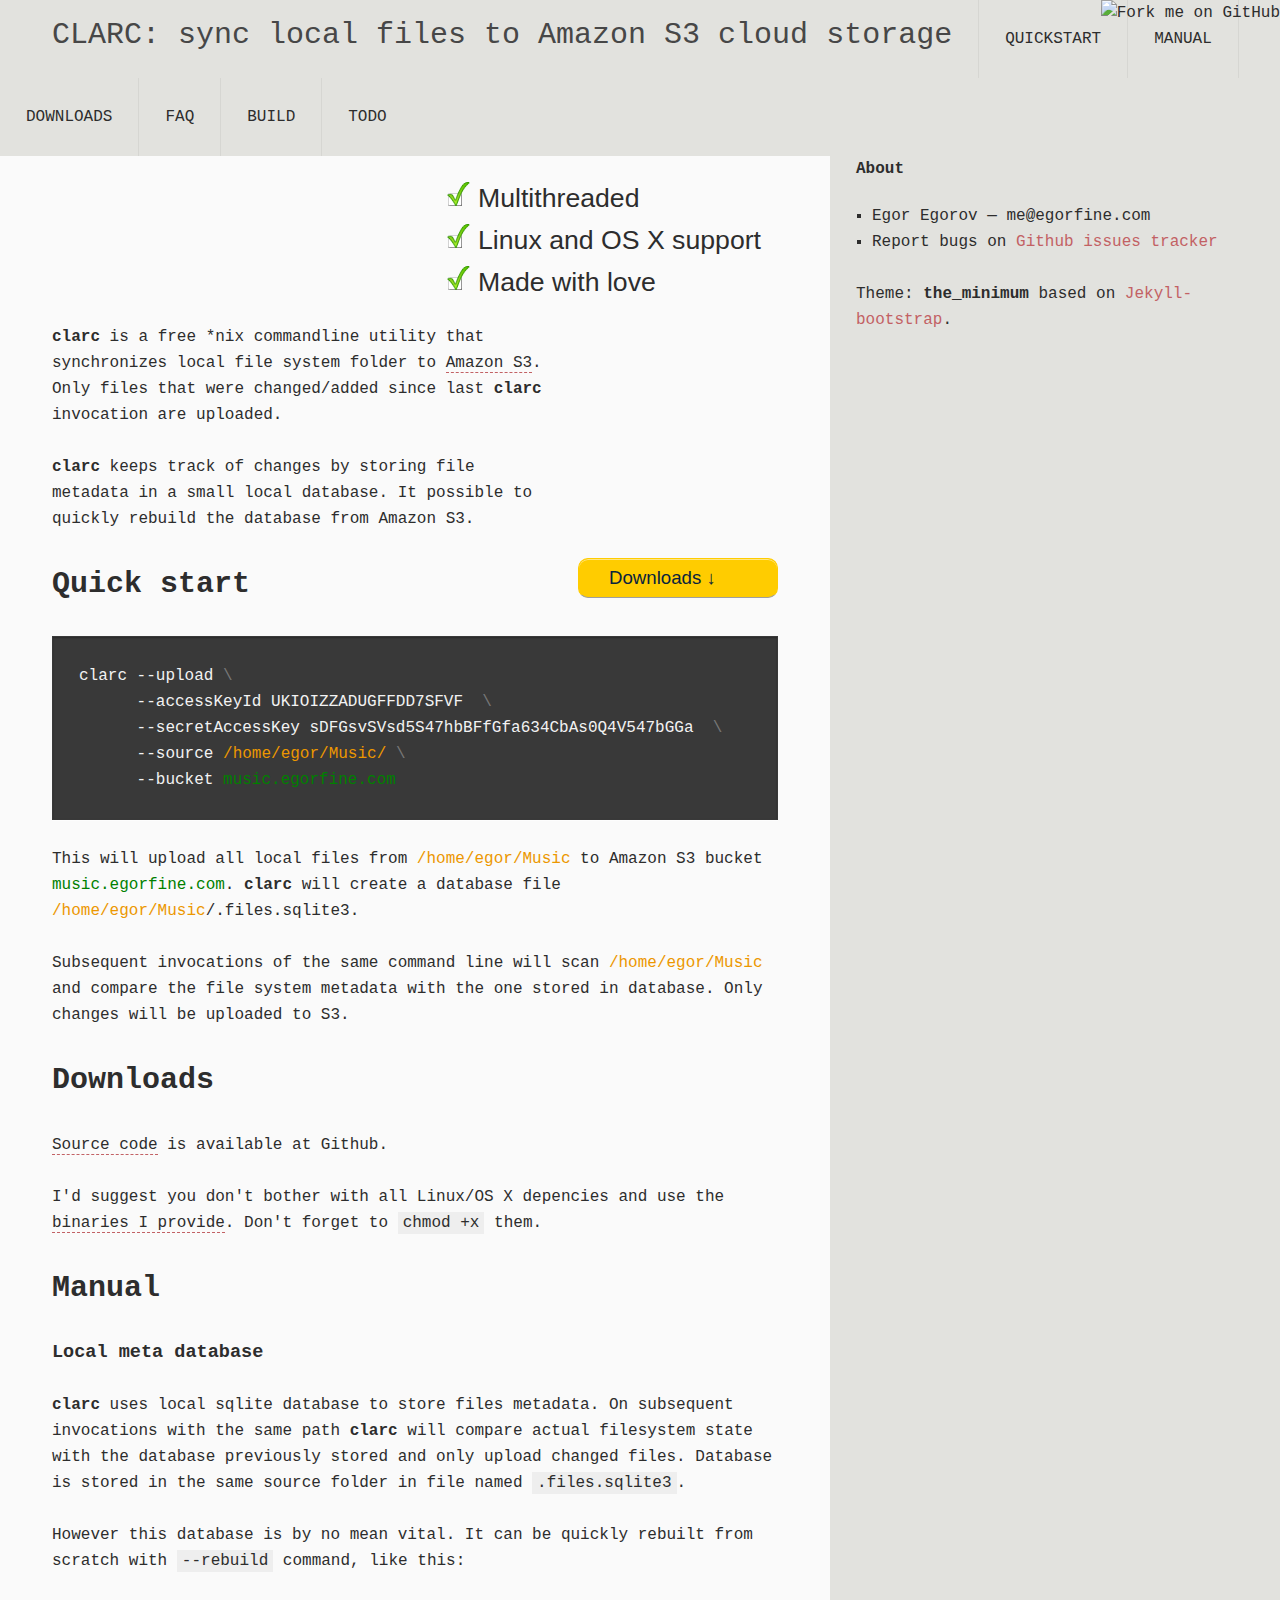
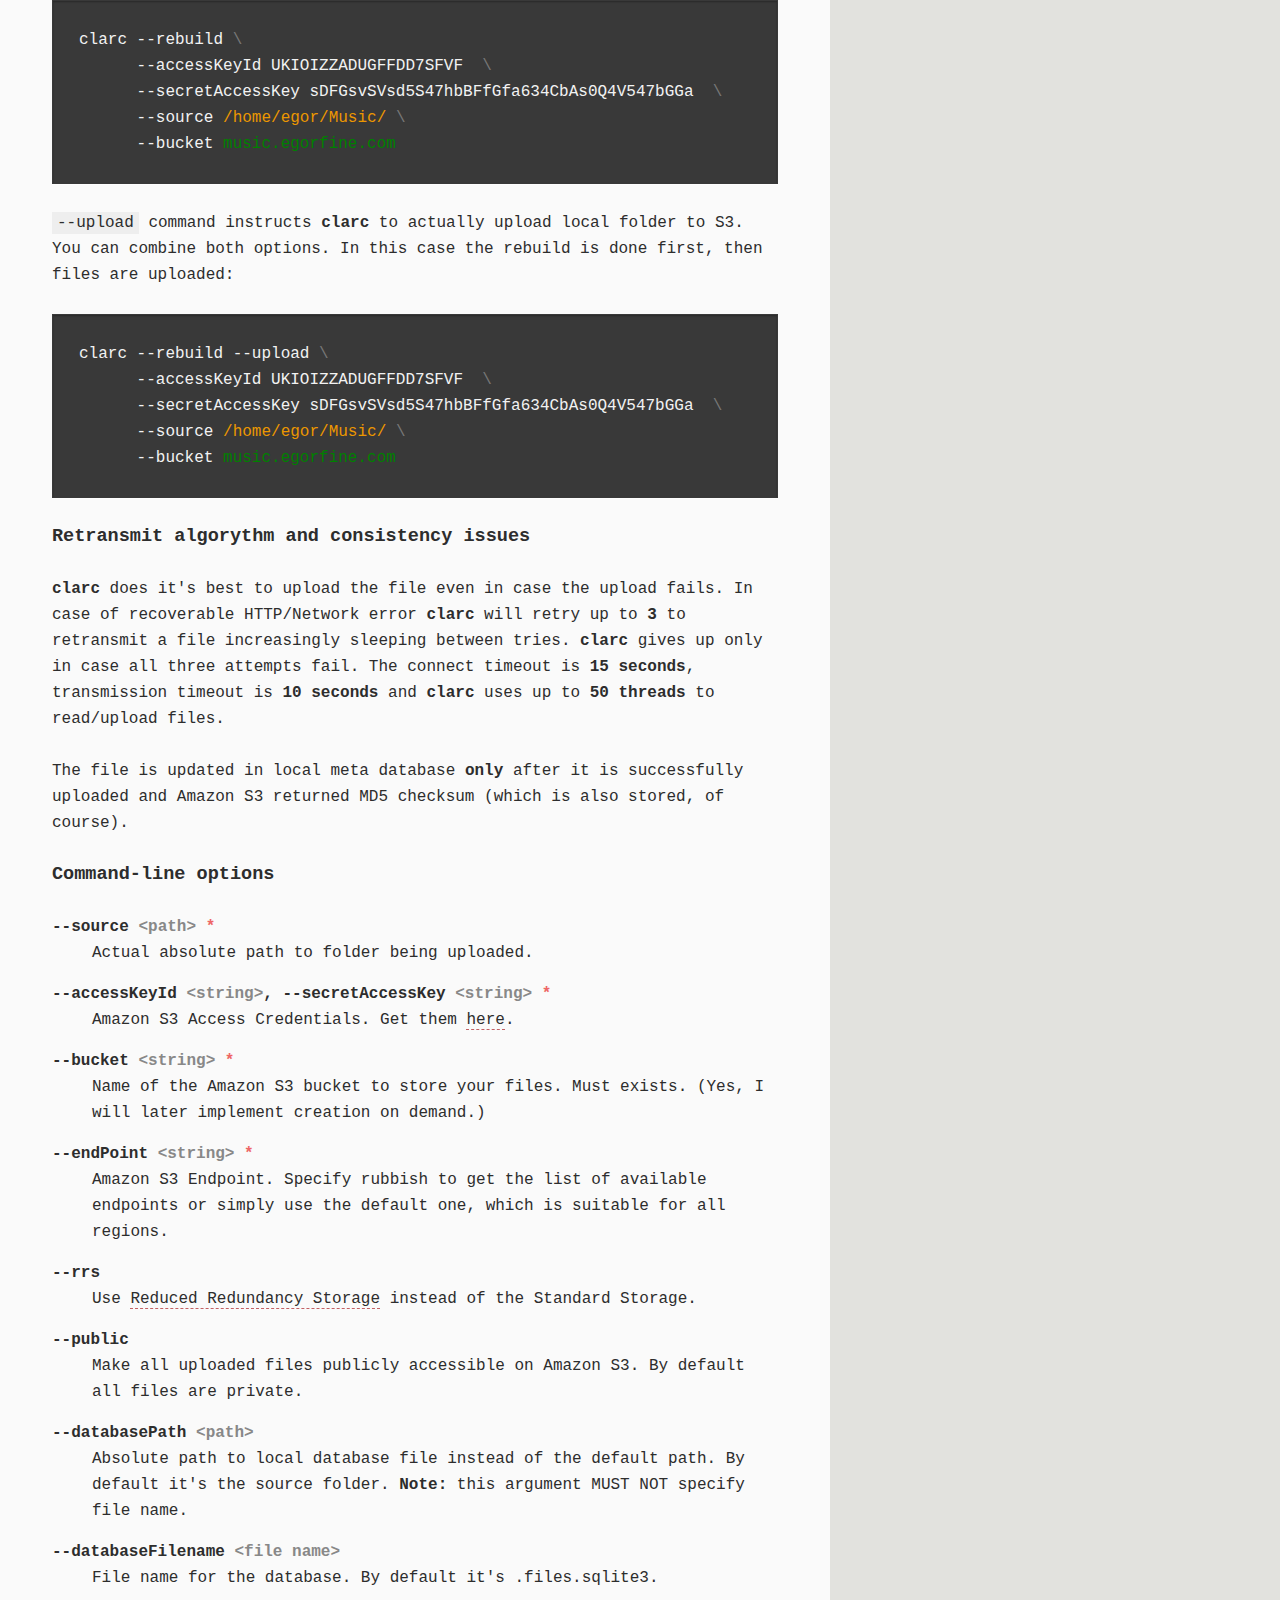
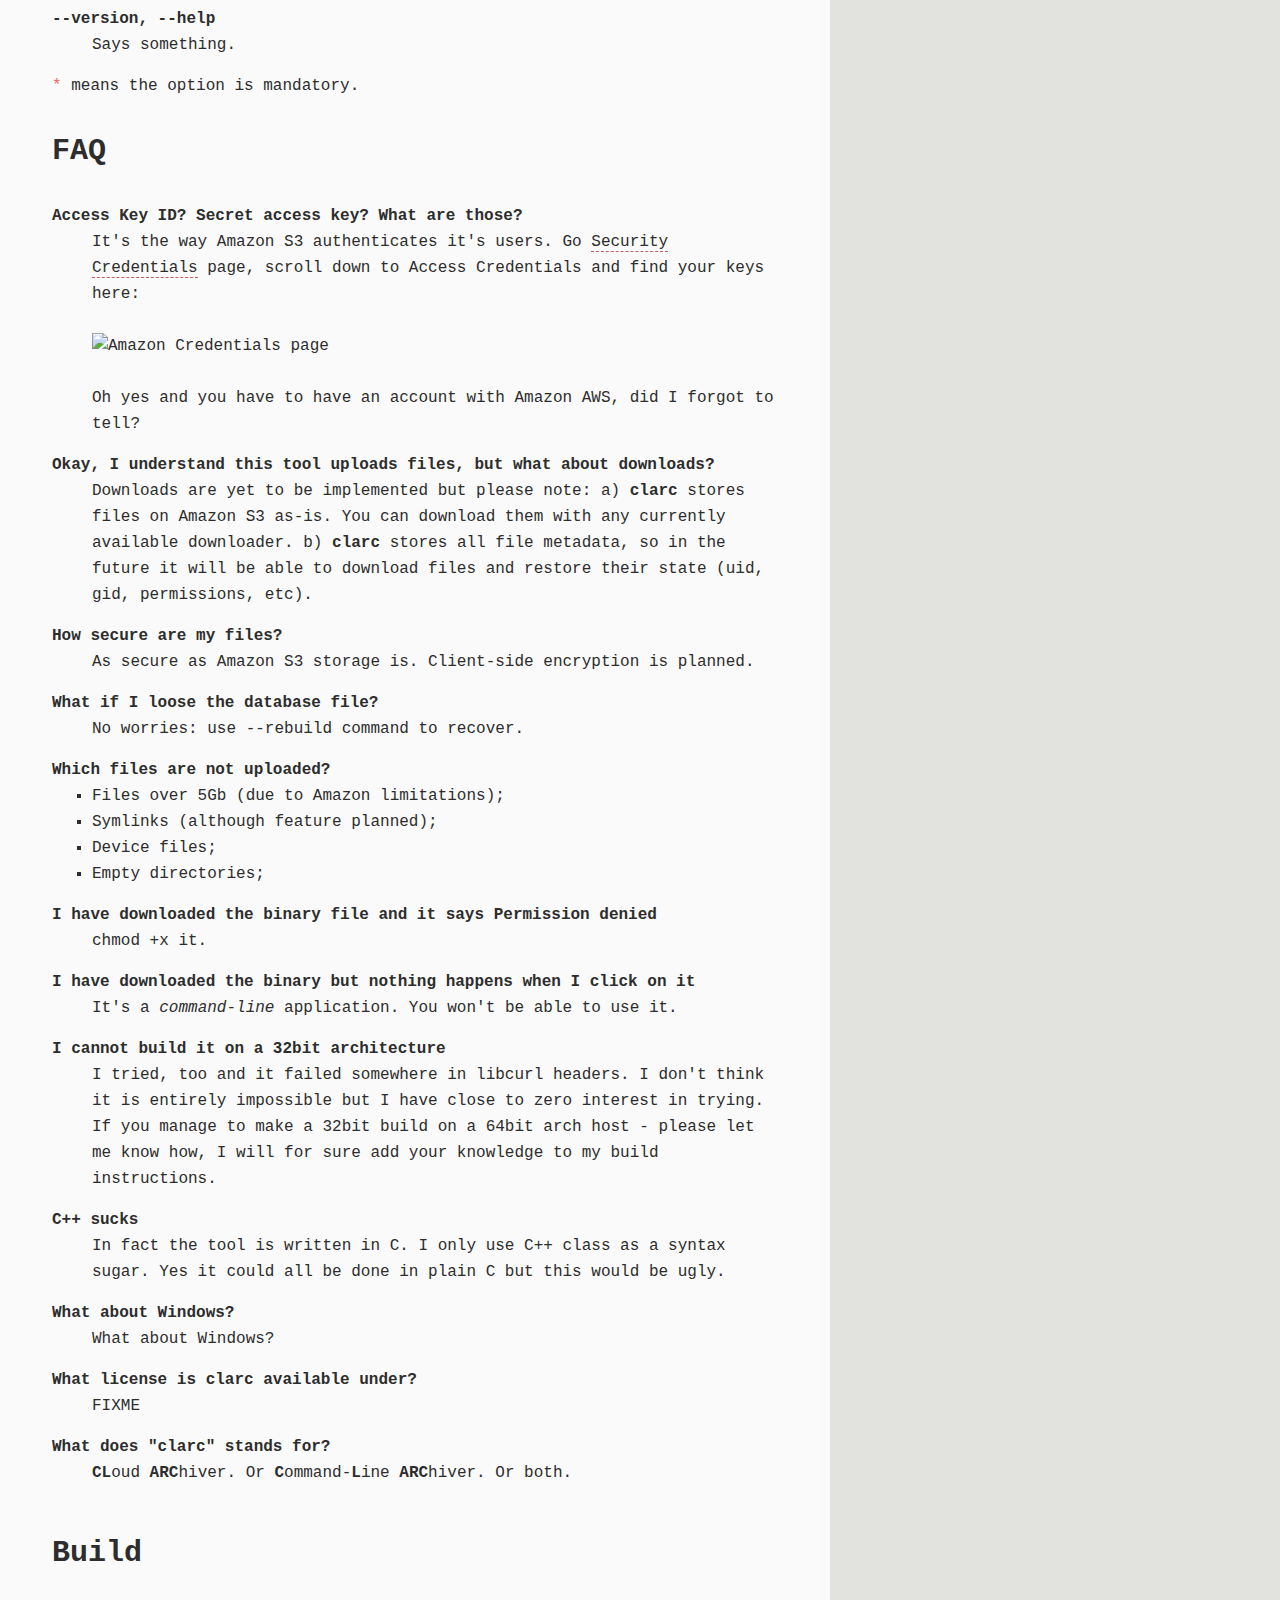
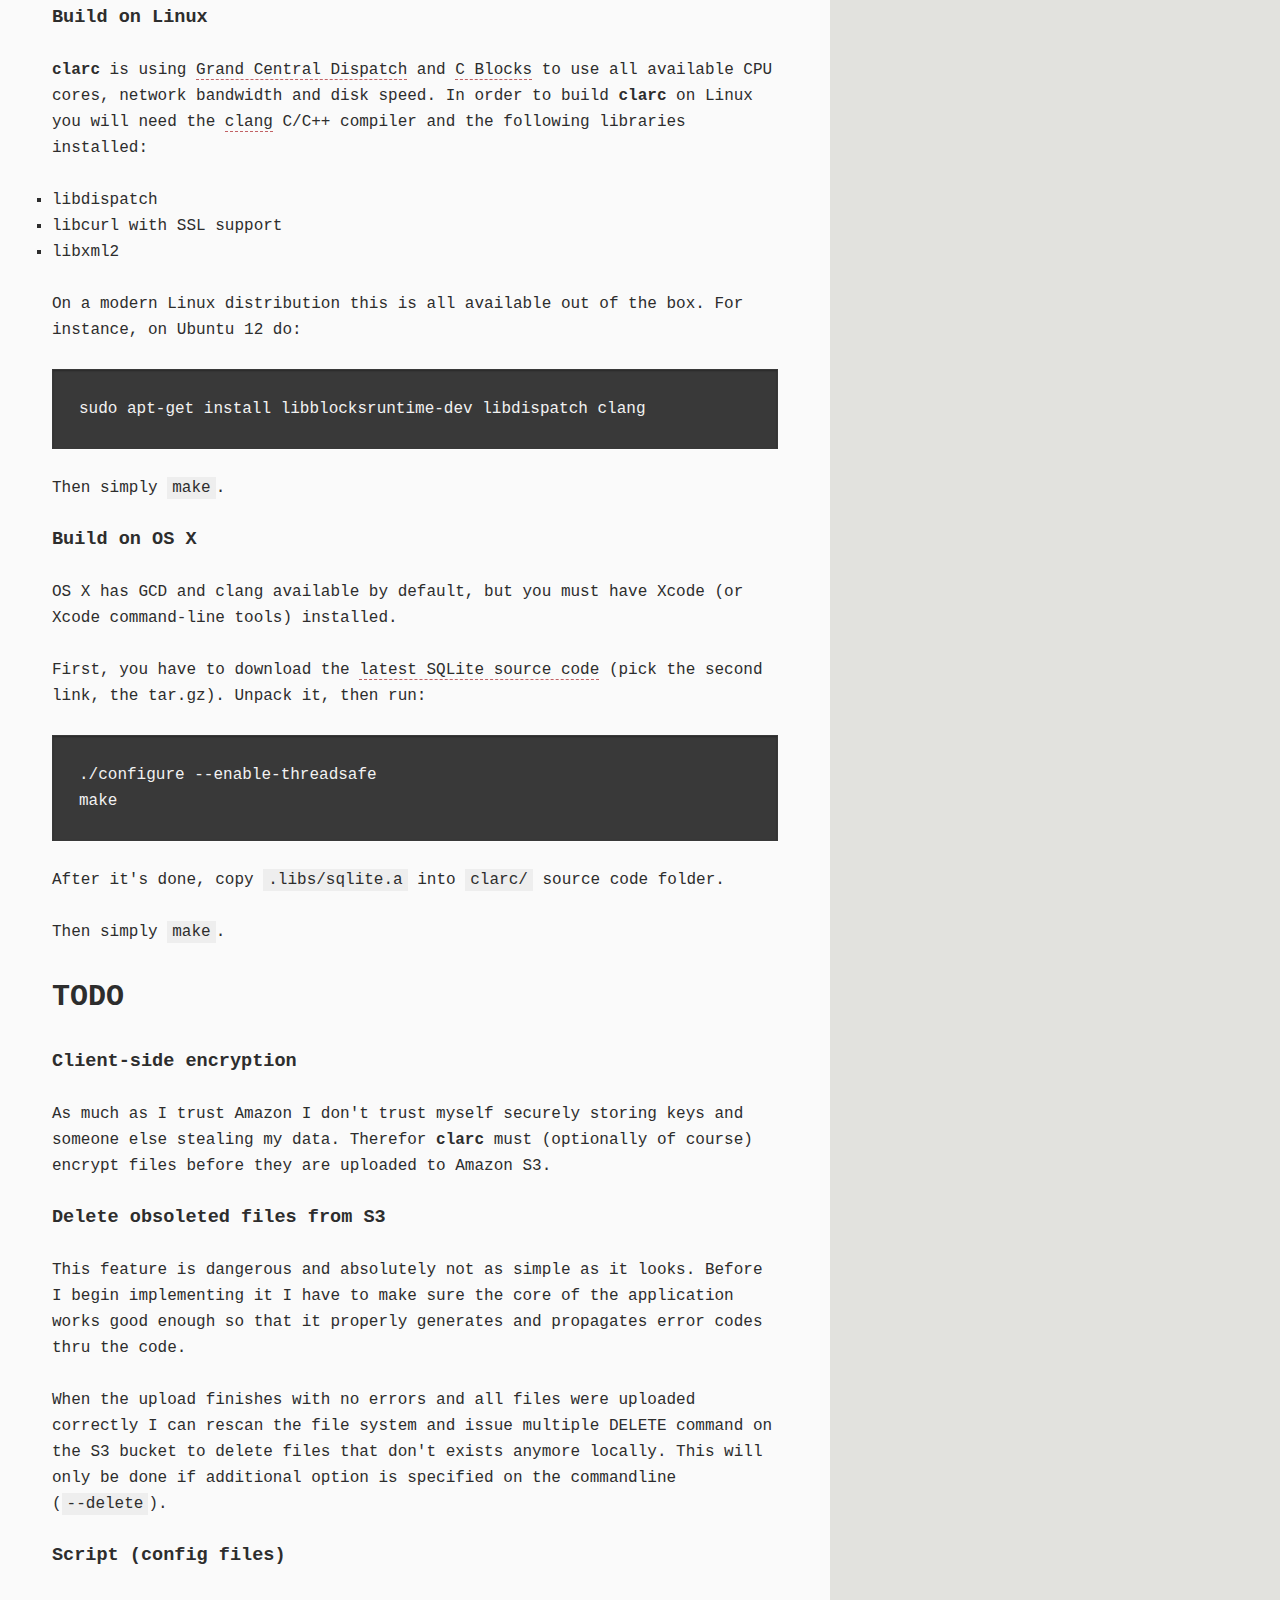
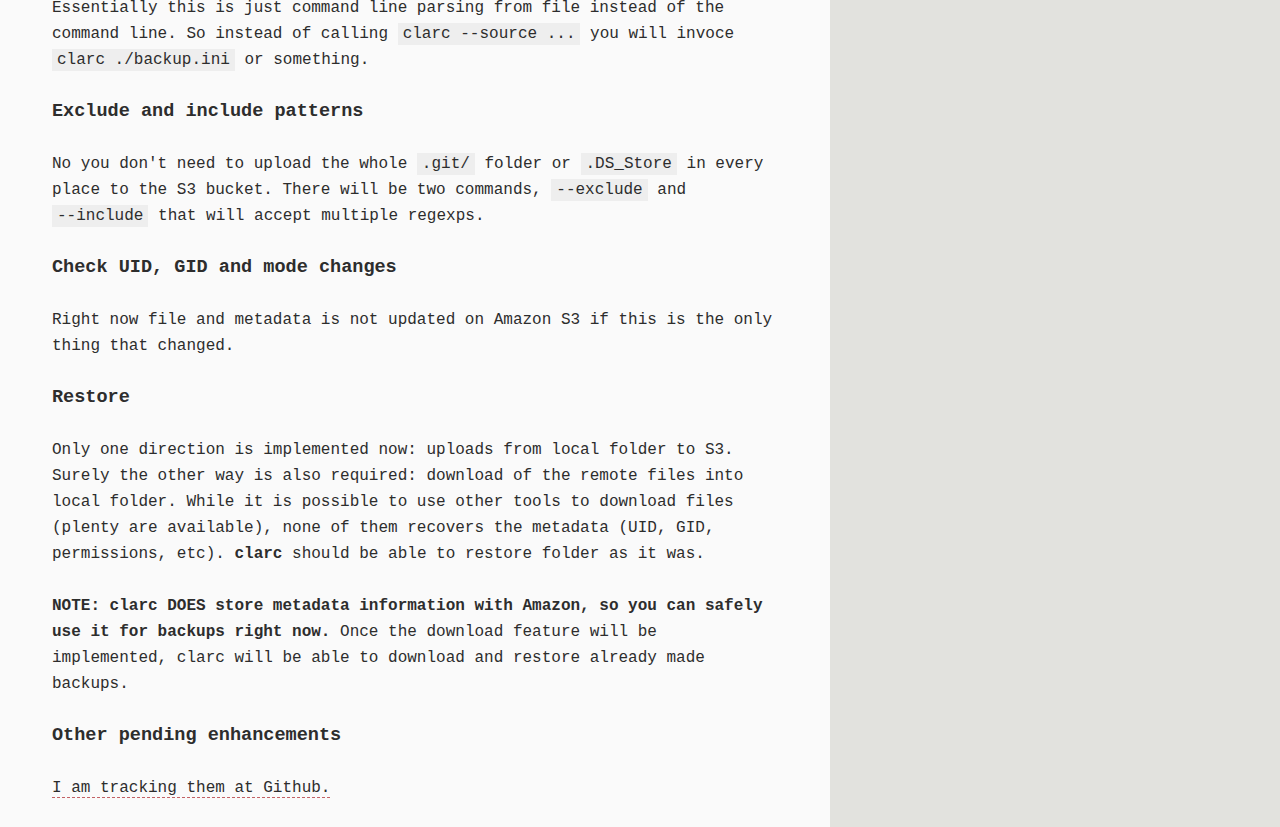
==== index.html @ b63ceba3 "site WIP" ====
<!DOCTYPE html>
<!--[if lt IE 7]> <html class="no-js lt-ie9 lt-ie8 lt-ie7 ie" lang="en"> <![endif]-->
<!--[if IE 7]>    <html class="no-js lt-ie9 lt-ie8 ie" lang="en"> <![endif]-->
<!--[if IE 8]>    <html class="no-js lt-ie9 ie" lang="en"> <![endif]-->
<!--[if gt IE 8]><!--> <html class="no-js" lang="en"> <!--<![endif]-->
<head>
	<meta charset="utf-8">
	<meta name="viewport" content="width=device-width,initial-scale=1">
	<title>CLARC: sync local files to Amazon S3 cloud storage</title>
	<link href="style.css" rel="stylesheet" media="all">
	<script src="http://cdnjs.cloudflare.com/ajax/libs/modernizr/2.0.6/modernizr.min.js"></script>
</head>
<body>
<a href="https://github.com/egorFiNE/clarc"><img style="position: absolute; top: 0; right: 0; border: 0;" src="https://s3.amazonaws.com/github/ribbons/forkme_right_green_007200.png" alt="Fork me on GitHub"></a>

<div id="page" class="hentry">
	<header class="the-header">
		<div class="unit-head">
			<div class="unit-inner unit-head-inner">
				<nav class="nav-global">
					<ul>
						<li class="logo"><a href="/clarc">CLARC: sync local files to Amazon S3 cloud storage</a></li>
						<li><a href="#quickstart">quickstart</a></li>
						<li><a href="#manual">manual</a></li>
						<li><a href="#downloads">downloads</a></li>
						<li><a href="#faq">faq</a></li>
						<li><a href="#build">build</a></li>
						<li><a href="#todo">todo</a></li>
					</ul>
				</nav>
			</div><!-- unit-inner -->
		</div><!-- unit-head -->
	</header>
	<div class="body" role="main">
		<div class="unit-body">
			<div class="unit-inner unit-body-inner">
				<div class="entry-content">
					
<article class="unit-article layout-page">
	<div class="unit-inner unit-article-inner">
		<div class="content">

			<div class="bd">
				<div class="entry-content">

<div>
	<div class="features">
		<ul class="features">
			<li>Multithreaded</li>
			<li>Linux and OS&nbsp;X support</li>
			<li>Made with love</li>
		</ul>
	</div>

	<div style="float: left; width: 70%; min-width: 300px; max-width: 600px;"> 
		<p>
			<b>clarc</b> is a free *nix commandline utility that synchronizes local file system folder to <a href="http://aws.amazon.com/s3/">Amazon S3</a>. Only files that were changed/added since last <b>clarc</b> invocation are uploaded.
		</p>


		<p>
			<b>clarc</b> keeps track of changes by storing file metadata in a small local database. 
			It possible to quickly rebuild the database from Amazon S3.
		</p>
	</div>
	<div style="clear: both"></div>
</div>

<h2 id="quickstart">
	Quick start
	<div style="float: right; width: 200px;"><a class="download" href="#downloads">Downloads &darr;</a></div>
</h2>

<pre><code>clarc --upload <span class="codeBackslash">\</span>
      --accessKeyId UKIOIZZADUGFFDD7SFVF  <span class="codeBackslash">\</span>
      --secretAccessKey sDFGsvSVsd5S47hbBFfGfa634CbAs0Q4V547bGGa  <span class="codeBackslash">\</span>
      --source <span class="paramSource">/home/egor/Music/</span> <span class="codeBackslash">\</span>
      --bucket <span class="paramDest">music.egorfine.com</span></code></pre>

<p>
	This will upload all local files from <span class="paramSource">/home/egor/Music</span> to Amazon S3 bucket <span class="paramDest">music.egorfine.com</span>. <b>clarc</b> will create a database file <span style="white-space: nowrap"><span class="paramSource">/home/egor/Music</span>/.files.sqlite3</span>. 
</p>

<p>Subsequent invocations of the same command line will scan <span class="paramSource">/home/egor/Music</span> and compare the file system metadata with the one stored in database. Only changes will be uploaded to S3.
</p>

<h2 id="downloads">Downloads</h2>

<p>
	<a href="https://github.com/egorFiNE/clarc">Source code</a> is available at Github. 
</p>

<p>
	I'd suggest you don't bother with all Linux/OS X depencies and use the <a href="https://github.com/egorFiNE/clarc/downloads">binaries I provide</a>. Don't forget to <code>chmod +x</code> them.
</p>

<h2 id="manual">Manual</h2>

<h3>Local meta database</h3>

<p>
	<b>clarc</b> uses local sqlite database to store files metadata. On subsequent invocations with the same path <b>clarc</b> will compare actual filesystem state with the database previously stored and only upload changed files. Database is stored in the same source folder in file named <code>.files.sqlite3</code>.
</p>


<p>However this database is by no mean vital. It can be quickly rebuilt from scratch with <code>--rebuild</code> command, like this:</p>

<pre><code>clarc --rebuild <span class="codeBackslash">\</span>
      --accessKeyId UKIOIZZADUGFFDD7SFVF  <span class="codeBackslash">\</span>
      --secretAccessKey sDFGsvSVsd5S47hbBFfGfa634CbAs0Q4V547bGGa  <span class="codeBackslash">\</span>
      --source <span class="paramSource">/home/egor/Music/</span> <span class="codeBackslash">\</span>
      --bucket <span class="paramDest">music.egorfine.com</span></code></pre>


<p>
	<code>--upload</code> command instructs <b>clarc</b> to actually upload local folder to S3. You can combine both options. In this case the rebuild is done first, then files are uploaded: 
</p>

<pre><code>clarc --rebuild --upload <span class="codeBackslash">\</span>
      --accessKeyId UKIOIZZADUGFFDD7SFVF  <span class="codeBackslash">\</span>
      --secretAccessKey sDFGsvSVsd5S47hbBFfGfa634CbAs0Q4V547bGGa  <span class="codeBackslash">\</span>
      --source <span class="paramSource">/home/egor/Music/</span> <span class="codeBackslash">\</span>
      --bucket <span class="paramDest">music.egorfine.com</span></code></pre>

<h3>Retransmit algorythm and consistency issues</h3>

<p>
	<b>clarc</b> does it's best to upload the file even in case the upload fails. In case of recoverable HTTP/Network error <b>clarc</b> will retry up to <b>3</b> to retransmit a file increasingly sleeping between tries. <b>clarc</b> gives up only in case all three attempts fail. The connect timeout is <b>15 seconds</b>, transmission timeout is <b>10 seconds</b> and <b>clarc</b> uses up to <b>50 threads</b> to read/upload files.
</p>

<p>
	The file is updated in local meta database <b>only</b> after it is successfully uploaded and Amazon S3 returned MD5 checksum (which is also stored, of course).
</p>

<h3>Command-line options</h3>

<dt>
	<dt>--source <span class="argument">&lt;path&gt;</span> <span class="mandatory">*</span></dt>
	<dd>Actual absolute path to folder being uploaded.</dd>
	<dt>--accessKeyId <span class="argument">&lt;string&gt;</span>, --secretAccessKey <span class="argument">&lt;string&gt;</span> <span class="mandatory">*</span></dt>
	<dd>Amazon S3 Access Credentials. Get them <a href="https://portal.aws.amazon.com/gp/aws/securityCredentials">here</a>. 
	<dt>--bucket <span class="argument">&lt;string&gt;</span> <span class="mandatory">*</span></dt>
	<dd>Name of the Amazon S3 bucket to store your files. Must exists. (Yes, I will later implement creation on demand.)</dd>
	<dt>--endPoint <span class="argument">&lt;string&gt;</span> <span class="mandatory">*</span></dt>
	<dd>Amazon S3 Endpoint. Specify rubbish to get the list of available endpoints 
		or simply use the default one, which is suitable for all regions.</dd>
	<dt>--rrs</dt>
	<dd>Use <a href="http://aws.amazon.com/s3/faqs/#What_is_RRS">Reduced Redundancy Storage</a> instead of the Standard Storage.</dd>
	<dt>--public</dt>
	<dd>Make all uploaded files publicly accessible on Amazon S3. By default all files are private.</dd>
	<dt>--databasePath <span class="argument">&lt;path&gt;</span></dt>
	<dd>Absolute path to local database file instead of the default path. 
		By default it's the source folder. <b>Note:</b> this argument MUST NOT specify file name.</dd>
	<dt>--databaseFilename <span class="argument">&lt;file name&gt;</span></dt>
	<dd>File name for the database. By default it's <code>.files.sqlite3</code>.
	<dt>--version, --help</dt>
	<dd>Says something.</dd>
</dl>

<p>
<span class="mandatory">*</span> means the option is mandatory.
</p>

<h2 id="faq">FAQ</h2>

<dl>
	<dt>Access Key ID? Secret access key? What are those?</dt>
	<dd>It's the way Amazon S3 authenticates it's users. Go <a href="https://portal.aws.amazon.com/gp/aws/securityCredentials">Security Credentials</a> page, scroll down to Access Credentials and find your keys here: <br/><br/>
		<img src="amazonCredentials.png" alt="Amazon Credentials page" style="margin-left: 0; margin-bottom: 0"/><br/>
		Oh yes and you have to have an account with Amazon AWS, did I forgot to tell?
	</dd>

	<dt>Okay, I understand this tool uploads files, but what about downloads?</dt>
	<dd>
		Downloads are yet to be implemented but please note: a) <b>clarc</b> stores files on Amazon S3 as-is. 
		You can download them with any currently available downloader. b) <b>clarc</b> stores all file metadata, 
		so in the future it will be able to download files and restore their state (uid, gid, permissions, etc).
	</dd>

	<dt>How secure are my files?</dt>
	<dd>As secure as Amazon S3 storage is. Client-side encryption is planned.</dd>

	<dt>What if I loose the database file?</dt>
	<dd>No worries: use <code>--rebuild</code> command to recover.</dd>

	<dt>Which files are not uploaded?</dt>
	<dd>
		<ul style="margin-bottom: 0">
			<li>Files over 5Gb (due to Amazon limitations);</li>
			<li>Symlinks (although feature planned);</li>
			<li>Device files;</li>
			<li>Empty directories;</li>
		</ul>
	</dd>

	<dt>I have downloaded the binary file and it says Permission denied</dt>
	<dd><code>chmod +x</code> it.</dd>

	<dt>I have downloaded the binary but nothing happens when I click on it</dt>
	<dd>It's a <i>command-line</i> application. You won't be able to use it.</dd>

	<dt>I cannot build it on a 32bit architecture</dt>
	<dd>I tried, too and it failed somewhere in libcurl headers. I don't think it is entirely impossible but I have close to zero interest in trying. If you manage to make a 32bit build on a 64bit arch host - please let me know how, I will for sure add your knowledge to my build instructions.</dd>

	<dt>C++ sucks</dt>
	<dd>In fact the tool is written in C. I only use C++ <code>class</code> as a syntax sugar. Yes it could all be done in plain C but this would be ugly.</dd>

	<dt>What about Windows?</dt>
	<dd>What about Windows?</dd>

	<dt>What license is clarc available under?</dt>
	<dd>FIXME</dd>

	<dt>What does "clarc" stands for?</dt>
	<dd><b>CL</b>oud <b>ARC</b>hiver. Or <b>C</b>ommand-<b>L</b>ine <b>ARC</b>hiver. Or both.</dd>

<!--
	<dt>qestion</dt>
	<dd>ansah</dd>
-->
</dl>

<h2 id="build">Build</h2>

<h3>Build on Linux</h3>

<p>
	<b>clarc</b> is using <a href="http://en.wikipedia.org/wiki/Grand_Central_Dispatch">Grand Central Dispatch</a> and <a href="http://en.wikipedia.org/wiki/Blocks_(C_language_extension)">C Blocks</a> to use all available CPU cores, network bandwidth and disk speed. In order to build <b>clarc</b> on Linux you will need the <a href="http://clang.llvm.org/">clang</a> C/C++ compiler and the following libraries installed: 
		<ul>
			<li>libdispatch</li>
			<li>libcurl with SSL support</li>
			<li>libxml2</li>
		</ul>
	</p>

	<p>
		On a modern Linux distribution this is all available out of the box. For instance, on Ubuntu 12 do:
		<pre><code>sudo apt-get install libblocksruntime-dev libdispatch clang</code></pre>
	</p>

	<p>
		Then simply <code>make</code>. 
	</p>

<h3>Build on OS X</h3>

<p>OS X has GCD and clang available by default, but you must have Xcode (or Xcode command-line tools) installed. </p>

<p>First, you have to download the <a href="http://www.sqlite.org/download.html">latest SQLite source code</a> (pick the second link, the tar.gz). Unpack it, then run: 

<pre><code>./configure --enable-threadsafe
make</code></pre>
	</p>

<p>After it's done, copy <code>.libs/sqlite.a</code> into <code>clarc/</code> source code folder.</p>

	<p>
		Then simply <code>make</code>. 
	</p>

<h2 id="todo">TODO</h2>

<h3>Client-side encryption</h3> 

<p>
	As much as I trust Amazon I don't trust myself securely storing keys and someone else stealing my data. Therefor <b>clarc</b>  must 
	(optionally of course) encrypt files before they are uploaded to Amazon S3.
</p>

<h3>Delete obsoleted files from S3</h3> 

<p>
	This feature is dangerous and absolutely not as simple as it looks. Before I begin implementing it I have to 
	make sure the core of the application works good enough so that it properly generates and propagates error codes
	thru the code. 
</p>

<p>
	When the upload finishes with no errors and all files were uploaded correctly I can rescan the file system and
	issue multiple DELETE command on the S3 bucket to delete files that don't exists anymore locally. This will only 
	be done if additional option is specified on the commandline (<code>--delete</code>).
</p>

<h3>Script (config files)</h3> 

<p>
	Essentially this is just command line parsing from file instead of the command line. So instead of calling <code>clarc --source ...</code> you will invoce <code>clarc ./backup.ini</code> or something.
</p>

<h3>Exclude and include patterns</h3> 

<p>
	No you don't need to upload the whole <code>.git/</code> folder or <code>.DS_Store</code> in every place to the S3 bucket.
	There will be two commands, <code>--exclude</code> and <code>--include</code> that will accept multiple regexps. 
</p>

<h3>Check UID, GID and mode changes</h3>

<p>
	Right now file and metadata is not updated on Amazon S3 if this is the only thing that changed. 
</p>

<h3>Restore</h3>

<p>
	Only one direction is implemented now: uploads from local folder to S3. Surely the other way is also required: download of the remote files into local folder. While it is possible to use other tools to download files (plenty are available), none of them recovers the metadata (UID, GID, permissions, etc). <b>clarc</b> should be able to restore folder as it was. 
</p>

<p>
	<b>NOTE: clarc DOES store metadata information with Amazon, so you can safely use it for backups right now.</b> Once the download feature will be implemented, clarc will be able to download and restore already made backups.
</p>

<h3>Other pending enhancements</h3>

<a href="https://github.com/egorFiNE/clarc/issues?labels=enhancement&page=1&state=open">I am tracking them at Github.</a>



				</div><!-- entry-content -->
			</div><!-- bd -->

		</div><!-- content -->
	</div><!-- unit-inner -->
</article>


				</div>
			</div><!-- unit-inner -->
		</div><!-- unit-body -->
	</div><!-- body -->
	<footer class="the-footer">
		<div class="unit-foot">
			<div class="unit-inner unit-foot-inner">
				<div class="misc vcard">
					<h4>About</h4>
					<ul>
						<li><address><span class="author fn n">Egor Egorov</span> &mdash; <span class="fn email">me@egorfine.com</span></address></li>
						<li>Report bugs on <a href="https://github.com/egorFiNE/clarc/issues" rel="me">Github issues tracker</a></li>
					</ul>
				</div><!-- misc -->
				<p class="licence">
					Theme: <b>the_minimum</b> based on <a href="http://jekyllbootstrap.com/">Jekyll-bootstrap</a>.
				</p>
			</div><!-- unit-foot-inner -->
		</div><!-- unit-foot -->
	</footer>
</div><!-- page -->

</body>
</html>
---- style.css ----
/*
HTML5 display definitions from [HTML5 Boilerplate](http://j.mp/rP0wmY)

No styleguide reference.
*/
article,
aside,
details,
figcaption,
figure,
footer,
header,
hgroup,
nav,
section {
  display: block;
}
audio,
canvas,
video {
  display: inline-block;
  *display: inline;
  *zoom: 1;
}
audio:not([controls]) {
  display: none;
}
[hidden] {
  display: none;
}
/*
Base from [HTML5 Boilerplate](http://j.mp/rP0wmY)
- Correct text resizing oddly in IE6/7 when body font-size is set using em units
- Force vertical scrollbar in non-IE
- Prevent iOS text size adjust on device orientation change, without disabling user zoom: h5bp.com/g
- Remove text-shadow in selection highlight: h5bp.com/i
- These selection declarations have to be separate
- Also: hot pink! (or customize the background color to match your design)

No styleguide reference.
*/
html {
  font-size: 100%;
  overflow-y: scroll;
  -webkit-text-size-adjust: 100%;
  -ms-text-size-adjust: 100%;
}
body {
  margin: 0;
  font-size: 1em;
  line-height: 1.4;
  -webkit-tap-highlight-color: rgba(255, 0, 0, 0.62);
}
body,
button,
input,
select,
textarea {
  font-family: sans-serif;
}
::-moz-selection {
  background: #073642;
  color: #fff;
  text-shadow: none;
}
::selection {
  background: #073642;
  color: #fff;
  text-shadow: none;
}
/*
Links from [HTML5 Boilerplate](http://j.mp/rP0wmY)

No styleguide reference.
*/
a {
  color: #00e;
}
a:visited {
  color: #551a8b;
}
a:hover {
  color: #06e;
}
a:focus {
  outline: thin dotted;
}
a:hover,
a:active {
  outline: 0;
}
/*
Typography from [HTML5 Boilerplate](http://j.mp/rP0wmY)

No styleguide reference.
*/
abbr[title] {
  border-bottom: 1px dotted;
}
b,
strong {
  font-weight: bold;
}
blockquote {
  margin: 1em 40px;
}
dfn {
  font-style: italic;
}
hr {
  display: block;
  height: 1px;
  border: 0;
  border-top: 1px solid #ccc;
  margin: 1em 0;
  padding: 0;
}
ins {
  background: #ff9;
  color: #000;
  text-decoration: none;
}
mark {
  background: #ff0;
  color: #000;
  font-style: italic;
  font-weight: bold;
}
/* Redeclare monospace font family: h5bp.com/j */
pre,
code,
kbd,
samp {
  font-family: monospace, serif;
  _font-family: 'courier new', monospace;
  font-size: 1em;
}
/* Improve readability of pre-formatted text in all browsers */
pre {
  white-space: pre;
  white-space: pre-wrap;
  word-wrap: break-word;
}
q {
  quotes: none;
}
q:before,
q:after {
  content: "";
  content: none;
}
small {
  font-size: 85%;
}
sub,
sup {
  font-size: 75%;
  line-height: 0;
  position: relative;
  vertical-align: baseline;
}
sup {
  top: -0.5em;
}
sub {
  bottom: -0.25em;
}
/*
Lists from [HTML5 Boilerplate](http://j.mp/rP0wmY)

No styleguide reference.
*/
ul,
ol {
  margin: 0;
  padding: 0 0 0 40px;
}
dd {
  margin: 0 0 0 40px;
}
nav ul,
nav ol {
  list-style: none;
  list-style-image: none;
  margin: 0;
  padding: 0;
}
/*
Embedded content from [HTML5 Boilerplate](http://j.mp/rP0wmY)
- Improve image quality when scaled in IE7: h5bp.com/d
- Remove the gap between images and borders on image containers: h5bp.com/e

No styleguide reference.
*/
img {
  border: 0;
  -ms-interpolation-mode: bicubic;
  vertical-align: middle;
}
svg:not(:root) {
  overflow: hidden;
}
/* Correct overflow not hidden in IE9 */
/*
Figures from [HTML5 Boilerplate](http://j.mp/rP0wmY)

No styleguide reference.
*/
figure {
  margin: 0;
}
/*
Forms from [HTML5 Boilerplate](http://j.mp/rP0wmY)
See inline comments for detail

No styleguide reference.
*/
form {
  margin: 0;
}
fieldset {
  border: 0;
  margin: 0;
  padding: 0;
}
/* Indicate that 'label' will shift focus to the associated form element */
label {
  cursor: pointer;
}
/*
 * 1. Correct color not inheriting in IE6/7/8/9
 * 2. Correct alignment displayed oddly in IE6/7
 */
legend {
  border: 0;
  *margin-left: -7px;
  padding: 0;
}
/*
 * 1. Correct font-size not inheriting in all browsers
 * 2. Remove margins in FF3/4 S5 Chrome
 * 3. Define consistent vertical alignment display in all browsers
 */
button,
input,
select,
textarea {
  font-size: 100%;
  margin: 0;
  vertical-align: baseline;
  *vertical-align: middle;
}
/*
 * 1. Define line-height as normal to match FF3/4 (set using !important in the UA stylesheet)
 */
button,
input {
  line-height: normal;
}
/*
 * 1. Display hand cursor for clickable form elements
 * 2. Allow styling of clickable form elements in iOS
 * 3. Correct inner spacing displayed oddly in IE7 (doesn't effect IE6)
 */
button,
input[type="button"],
input[type="reset"],
input[type="submit"] {
  cursor: pointer;
  -webkit-appearance: button;
  *overflow: visible;
}
/*
 * Consistent box sizing and appearance
 */
input[type="checkbox"],
input[type="radio"] {
  box-sizing: border-box;
  padding: 0;
}
input[type="search"] {
  -webkit-appearance: textfield;
  -moz-box-sizing: content-box;
  -webkit-box-sizing: content-box;
  box-sizing: content-box;
}
input[type="search"]::-webkit-search-decoration {
  -webkit-appearance: none;
}
/*
 * Remove inner padding and border in FF3/4: h5bp.com/l
 */
button::-moz-focus-inner,
input::-moz-focus-inner {
  border: 0;
  padding: 0;
}
/*
 * 1. Remove default vertical scrollbar in IE6/7/8/9
 * 2. Allow only vertical resizing
 */
textarea {
  overflow: auto;
  vertical-align: top;
  resize: vertical;
}
/* Colors for form validity */
input:invalid,
textarea:invalid {
  background-color: #f0dddd;
}
/*
Tables from [HTML5 Boilerplate](http://j.mp/rP0wmY)

No styleguide reference.
*/
table {
  border-collapse: collapse;
  border-spacing: 0;
}
td {
  vertical-align: top;
}
/*
Base .mod module from http://j.mp/svs81k

HTML should look like this and .bd is required:
	<div class="mod">
		<div class="inner">
			<div class="hd"></div>
			<div class="bd"></div>
			<div class="ft"></div>
		</div><!-- inner -->
	</div><!-- mod -->

No styleguide reference.
*/
.mod .inner {
  position: relative;
}
.mod .bd,
.mod .ft,
.mod .hd {
  overflow: hidden;
  *overflow: visible;
  zoom: 1;
}
/*
.media module from http://j.mp/tQCTa8
Since .media uses overflow: hidden, box-shadow needs padding to render correctly.
Using dropdown or pop over should be problematic. Anything try to go outside of this module box should have problem.
HTML should look like this and .media-left or .media-right and .bd is required:

	<div class="media">
		<a href="#" class="media-left"><img src="#" alt=""></a>
		<a href="#" class="media-right"><img src="#" alt=""></a>
		<div class="bd"></div>
	</div><!-- media -->

No styleguide reference.
*/
.media {
  overflow: hidden;
  *overflow: visible;
  zoom: 1;
}
.media .media-left {
  float: left;
  margin-right: 14px;
}
.media .img img {
  display: block;
}
.media .media-right {
  float: right;
  margin-left: 14px;
}
.media .bd,
.media .ft,
.media .hd {
  overflow: hidden;
  *overflow: visible;
  zoom: 1;
}
/*
Frameless			<http://framelessgrid.com/>
by Joni Korpi 		<http://jonikorpi.com/>
licensed under CC0	<http://creativecommons.org/publicdomain/zero/1.0/>

No styleguide reference.
*/
/*
Font families

No styleguide reference.
*/
/*
Base font size should be larger than 16px.
Calculation should be done via  http://j.mp/rNg5uA

No styleguide reference.
*/
body {
  font-family: consolas, monaco, monospace;
  font-size: 1em;
  line-height: 1.625em;
}
/*
Font size setting
Using Golden ratio section
http://modularscale.com/scale/?px1=16&px2=30&ra1=1.618&ra2=0

No styleguide reference.
*/
h1,
h2,
h3,
h4,
h5,
h6 {
  font-family: UbuntuMono-B, consolas, monaco, monospace;
}
h1,
.h1 {
  font-size: 30px;
  line-height: 52px;
  margin-top: 52px;
  margin-bottom: 26px;
}
h2,
.h2 {
  font-size: 30px;
  line-height: 52px;
  margin-top: 52px;
  margin-bottom: 26px;
}
h3,
.h3 {
  font-size: 18.541px;
  line-height: 26px;
  margin-top: 26px;
  margin-bottom: 26px;
}
p,
ul,
ol,
dl,
img {
  margin-top: 0;
  margin-bottom: 1.625em;
}
small,
.small,
aside {
  font-size: 0.75em;
}
.font-size-default {
  font-size: 1em;
}
blockquote {
  font-weight: bold;
}
blockquote cite {
  font-weight: normal;
}
strong {
  font-weight: bold;
}
em {
  font-weight: bold;
}
/*
Color schemes

No styleguide reference.
*/
/* solarized - http://j.mp/s9Xuw9

@base03:    #002b36;
@base02:    #073642;
@base01:    #586e75;
@base00:    #657b83;
@base0:     #839496;
@base1:     #93a1a1;
@base2:     #eee8d5;
@base3:     #fdf6e3;
@yellow:    #b58900;
@orange:    #cb4b16;
@red:       #dc322f;
// @magenta:   #d33682;
@violet:    #6c71c4;
@blue:      #268bd2;
@cyan:      #2aa198;
@green:     #859900;

*/
/* COMFORTAA Font
 * http://www.fontsquirrel.com/fonts/Comfortaa
*/
@font-face {
  font-family: 'UbuntuMono-B';
  src: url('/assets/themes/the-program/font/UbuntuMono-B-webfont.eot');
  src: url('/assets/themes/the-program/font/UbuntuMono-B-webfont.eot?#iefix') format('embedded-opentype'), url('/assets/themes/the-program/font/UbuntuMono-B-webfont.woff') format('woff'), url('/assets/themes/the-program/font/UbuntuMono-B-webfont.ttf') format('truetype'), url('/assets/themes/the-program/font/UbuntuMono-B-webfont.svg#UbuntuMono-B') format('svg');
  font-weight: normal !important;
  font-style: normal;
}
/*
LESS helper
*/
/*
List modules
.list-linear  - list line up horizontally

No styleguide reference.
*/
.list-linear {
  letter-spacing: -0.31em;
  *letter-spacing: normal;
  word-spacing: -0.43em;
  list-style: none;
  padding-left: 0;
}
.list-linear li {
  display: inline-block;
  *display: inline;
  zoom: 1;
  line-height: normal;
  letter-spacing: normal;
  margin-right: 16px;
  word-spacing: normal;
  vertical-align: middle;
}
.list-linear li:last-child {
  margin-right: 0;
}
/* LESS VARIABLES
--------------------------------------------------------------------------------- */
/* GLOBAL
--------------------------------------------------------------------------------- */
html {
  color: #2d2d2d;
}
#page {
  background: url('100-90-5-monochrome.png');
  background-repeat: repeat;
  background-position: 0 0;
  background-color: #e2e2de;
}
.body .unit-body {
  background-color: #fafafa;
}
/* LINK */
a:link {
  color: #2d2d2d;
  text-decoration: none;
}
a:visited {
  color: #141414;
  text-decoration: none;
}
a:hover {
  color: #474747;
  text-decoration: none;
}
/* HIGHLIGHTER */
pre {
  margin-bottom: 1.625em;
}
pre {
  color: #f2f2f2;
  background-color: #393939;
  border: 1px solid #393939;
  font-family: consolas, monaco, monospace;
  margin-left: 0;
  margin-right: 0;
  padding: 1.625em;
  overflow: auto;
  -webkit-box-shadow: inset 0 1px 2px rgba(0, 0, 0, 0.3), 0 1px 0 rgba(255, 255, 255, 0.6);
  -moz-box-shadow: inset 0 1px 2px rgba(0, 0, 0, 0.3), 0 1px 0 rgba(255, 255, 255, 0.6);
  box-shadow: inset 0 1px 2px rgba(0, 0, 0, 0.3), 0 1px 0 rgba(255, 255, 255, 0.6);
}
/* meta */
/* HEADER
--------------------------------------------------------------------------------- */
.the-header .logo {
  font-family: UbuntuMono-B, consolas, monaco, monospace;
  margin: 0;
}
.the-header .logo a:visited {
  color: #2d2d2d;
}
.the-header .nav-global {
  text-transform: uppercase;
}
.the-header .nav-global .logo {
  text-transform: none;
}
.the-header .nav-global .forkme {
  position: relative;
  top: 2px;
}
/* MAIN
--------------------------------------------------------------------------------- */
.unit-article header {
  border-bottom: 5px solid rgba(21, 25, 25, 0.8);
  margin-bottom: 21px;
}
.unit-article header h1 {
  color: #2d2d2d;
  margin-top: 0;
  margin-bottom: 0;
}
.unit-article .entry-content h2,
.unit-article .entry-content h3,
.unit-article .entry-content h4,
.unit-article .entry-content h5,
.unit-article .entry-content h6 {
  color: #2d2d2d;
}
.unit-article .entry-content h2 a:link,
.unit-article .entry-content h3 a:link,
.unit-article .entry-content h4 a:link,
.unit-article .entry-content h5 a:link,
.unit-article .entry-content h6 a:link {
  color: #2d2d2d;
  border: 0;
}
.unit-article .entry-content h2 a:visited,
.unit-article .entry-content h3 a:visited,
.unit-article .entry-content h4 a:visited,
.unit-article .entry-content h5 a:visited,
.unit-article .entry-content h6 a:visited {
  color: #141414;
  border: 0;
}
.unit-article .entry-content h2 a:hover,
.unit-article .entry-content h3 a:hover,
.unit-article .entry-content h4 a:hover,
.unit-article .entry-content h5 a:hover,
.unit-article .entry-content h6 a:hover {
  color: #474747;
  border: 0;
}
.unit-article .entry-content:first-child h2,
.unit-article .entry-content:first-child h3,
.unit-article .entry-content:first-child h4,
.unit-article .entry-content:first-child h5,
.unit-article .entry-content:first-child h6 {
  margin-top: 0;
}
.unit-article a:link {
  border-bottom: 1px dashed #c26164;
}
.unit-article a:visited {
  border-bottom: 1px dashed #ad4346;
}
.unit-article a:hover {
  border-bottom: 1px dashed #d08688;
}
.unit-article blockquote {
  border-left: 1em solid rgba(21, 25, 25, 0.8);
  padding-left: 1em;
}
.unit-article blockquote p {
  margin-left: 0;
  margin-right: 0;
}
.unit-article ul,
.unit-article ol,
.unit-article dl {
  padding-left: 0;
}
.unit-article ul {
  list-style: square;
}
.unit-article ol {
  list-style: decimal;
}
.unit-article li h1,
.unit-article dt h1,
.unit-article dd h1,
.unit-article li h2,
.unit-article dt h2,
.unit-article dd h2,
.unit-article li h3,
.unit-article dt h3,
.unit-article dd h3,
.unit-article li h4,
.unit-article dt h4,
.unit-article dd h4,
.unit-article li h5,
.unit-article dt h5,
.unit-article dd h5,
.unit-article li p,
.unit-article dt p,
.unit-article dd p,
.unit-article li ul,
.unit-article dt ul,
.unit-article dd ul,
.unit-article li ol,
.unit-article dt ol,
.unit-article dd ol,
.unit-article li dl,
.unit-article dt dl,
.unit-article dd dl,
.unit-article li blockquote,
.unit-article dt blockquote,
.unit-article dd blockquote,
.unit-article li .hasGrid,
.unit-article dt .hasGrid,
.unit-article dd .hasGrid {
  margin-left: 0;
  margin-right: 0;
}
.unit-article p code,
.unit-article li code {
  padding: 2px 5px;
  white-space: nowrap;
  background-color: #eee;
}
.unit-article img {
  display: block;
  margin-left: auto;
  margin-left: auto;
}
.unit-article img.left {
  margin-right: 16px;
}
.unit-article img.right {
  margin-left: 16px;
}
.unit-article .date-publish {
  margin-bottom: 0;
}
.unit-article .list-linear .list-head {
  margin-right: 4px;
}
.unit-article .list-category a,
.unit-article .list-tag a {
  border: 0 none;
}
.unit-article .list-category a:hover span,
.unit-article .list-tag a:hover span {
  background-color: #f99157;
}
.unit-article .list-category span,
.unit-article .list-tag span {
  background-color: #e25608;
  padding: 1px 5px;
  -webkit-border-radius: 10px;
  -moz-border-radius: 10px;
  border-radius: 10px;
  color: white;
  text-transform: uppercase;
  margin: 0 6px 0 0;
  display: inline-block;
  position: relative;
  vertical-align: middle;
  top: -2px;
  font-weight: bold;
  font-size: 13px;
}
.unit-article .list-category {
  margin-bottom: 0;
  text-transform: capitalize;
}
.unit-article .list-tag {
  text-transform: capitalize;
}
.unit-article .comment a {
  border-bottom: 0;
}
.unit-article .unit-foot {
  border-top: 5px solid rgba(21, 25, 25, 0.8);
  padding-top: 1.625em;
  position: relative;
}
.unit-article .unit-foot nav ul {
  list-style: none;
}
.unit-article .unit-foot nav ul li {
  display: inline;
}
.unit-article .unit-foot .gotop {
  margin-bottom: 0;
}
/* post & page */
.layout-page .tag_box {
  background: url('100-90-5-monochrome.png') repeat 0 0 #999999;
  padding: 0.8125em;
  list-style: none;
  -webkit-border-radius: 3px;
  -moz-border-radius: 3px;
  border-radius: 3px;
  -moz-background-clip: padding;
  -webkit-background-clip: padding-box;
  background-clip: padding-box;
  -webkit-box-shadow: inset 0 1px 1px rgba(0, 0, 0, 0.2), 0 1px 0 rgba(255, 255, 255, 0.4);
  -moz-box-shadow: inset 0 1px 1px rgba(0, 0, 0, 0.2), 0 1px 0 rgba(255, 255, 255, 0.4);
  box-shadow: inset 0 1px 1px rgba(0, 0, 0, 0.4), 0 1px 0 rgba(255, 255, 255, 0.4);
}
.layout-page .tag_box li {
  display: inline;
  line-height: normal;
  vertical-align: middle;
}
.layout-page .tag_box a {
  background-color: #99cc99;
  float: left;
  border: 1px solid #448844;
  padding: 3px 6px 3px 6px;
  -webkit-border-radius: 3px;
  -moz-border-radius: 3px;
  border-radius: 3px;
  margin: 5px;
  -moz-background-clip: padding;
  -webkit-background-clip: padding-box;
  background-clip: padding-box;
  text-shadow: 0 -1px 0 rgba(255, 255, 255, 0.4);
  -webkit-box-shadow: inset 0 1px 0 rgba(255, 255, 255, 0.4), 0 1px 1px rgba(0, 0, 0, 0.2);
  -moz-box-shadow: inset 0 1px 0 rgba(255, 255, 255, 0.4), 0 1px 1px rgba(0, 0, 0, 0.2);
  box-shadow: inset 0 1px 0 rgba(255, 255, 255, 0.4), 0 1px 1px rgba(0, 0, 0, 0.2);
  -webkit-transition-duration: 0.2s;
  -moz-transition-duration: 0.2s;
  transition-duration: 0.2s;
  -webkit-user-select: none;
  -moz-user-select: none;
  -ms-user-select: none;
  user-select: none;
  vertical-align: bottom;
}
.layout-page .tag_box a:active {
  -webkit-box-shadow: inset 0 1px 4px rgba(0, 0, 0, 0.6);
  -moz-box-shadow: inset 0 1px 4px rgba(0, 0, 0, 0.6);
  box-shadow: inset 0 1px 4px rgba(0, 0, 0, 0.6);
  background: #336633;
  border: solid #336633;
}
.layout-page .tag_box a:hover {
  background-color: #77bb77;
  border: 1px solid #336633;
}
.layout-page .tag_box a:hover span {
  background-color: #e1e1e1;
  border: 1px solid #77bb77;
}
.layout-page .tag_box span {
  background-color: #fafafa;
  border: 1px solid #99cc99;
  padding: 1px 5px;
  -webkit-border-radius: 10px;
  -moz-border-radius: 10px;
  border-radius: 10px;
  color: #1a1a1a;
  display: inline-block;
  position: relative;
  vertical-align: middle;
  top: -2px;
  font-weight: bold;
  font-size: 13px;
  -webkit-box-shadow: inset 0 1px 0 rgba(255, 255, 255, 0.4), 0 1px 1px rgba(0, 0, 0, 0.2);
  -moz-box-shadow: inset 0 1px 0 rgba(255, 255, 255, 0.4), 0 1px 1px rgba(0, 0, 0, 0.2);
  box-shadow: inset 0 1px 0 rgba(255, 255, 255, 0.4), 0 1px 1px rgba(0, 0, 0, 0.2);
}
/* FOOTER
----------------------------------------------- */
.the-footer a:link {
  color: #c26164;
  border: 0;
}
.the-footer a:visited {
  color: #ad4346;
  border: 0;
}
.the-footer a:hover {
  color: #d08688;
  border: 0;
}
.the-footer ul {
  list-style: square;
  padding-left: 1em;
}
.the-footer address {
  font-style: normal;
}
.the-footer .license {
  clear: both;
}
.the-footer .license p {
  margin-bottom: 0;
}
.the-header .unit-head {
  padding: 26px;
}
.the-header .unit-head .nav-global .logo {
  display: block;
  width: auto;
}
.the-header .unit-head .nav-global .logo a {
  display: block;
  font-size: 30px;
  line-height: 52px;
  padding-bottom: 26px;
}
.body .unit-body {
  border-top: 1px solid rgba(255, 255, 255, 0.6);
  padding: 26px;
}
.the-footer {
  background-color: #1a1a1a;
  background-color: rgba(21, 25, 25, 0.8);
  color: #fafafa;
  color: rgba(250, 250, 250, 0.8);
  padding: 26px;
}
.the-footer a:link {
  color: #c26164;
  border: 0;
}
.the-footer a:visited {
  color: #ad4346;
  border: 0;
}
.the-footer a:hover {
  color: #d08688;
  border: 0;
}
.the-footer h4 {
  margin-top: 0;
}
/*
 	IE
*/
/*
	Smartphone
*/
@media only screen and (min-width: 320px) and (max-width: 767px) {
  img {
    max-width: 100%;
  }
}
/*
	Tablet
*/
@media only screen and (min-width: 768px) {
  .the-header .unit-head {
    padding: 0;
  }
  .the-header .unit-head .nav-global li {
    float: left;
    border: 1px solid rgba(0, 0, 0, 0.05);
    border-width: 0 1px 0 0;
  }
  .the-header .unit-head .nav-global li a,
  .the-header .unit-head .nav-global li div {
    display: block;
    padding: 26px;
    height: 26px;
  }
  .the-header .unit-head .nav-global li a:hover {
    background-color: #fff04a;
    color: #474747;
  }
  .the-header .unit-head .nav-global li:nth-child(2) {
    border-width: 0 1px;
  }
  .the-header .unit-head .nav-global li:last-child {
    border-width: 0;
  }
  .the-header .unit-head .nav-global .logo {
    border-bottom: 1px solid rgba(0, 0, 0, 0.05);
    border-right: none 0;
    display: block;
    width: 100%;
  }
  .the-header .unit-head .nav-global .logo a {
    font-size: 30px;
    line-height: normal;
  }
  .the-header .unit-head .nav-global .logo a:hover {
    background-color: transparent;
  }
}
/*
	Not that old computer layout 
*/
@media only screen and (min-width: 1280px) {
  .the-header .unit-head .nav-global .logo {
    border-bottom: 0 none;
    display: block;
    width: auto;
  }
  .the-header .unit-head .nav-global .logo a {
    line-height: 18px;
    margin-bottom: 0;
    padding-left: 52px;
  }
  .body {
    float: left;
    width: 100%;
    margin-right: -450px;
  }
  .body .unit-body {
    border-top: 0 none;
    margin-right: 450px;
    padding: 26px 52px;
  }
  .the-footer {
    background-color: transparent;
    color: #2d2d2d;
    position: relative;
    top: auto;
    display: block;
    float: left;
    padding: 0 0 0 26px;
    width: 420px;
  }
}
/*
	Huge-screen layout 
*/
@media only screen and (min-width: 1410px) {
  .the-header {
    float: left;
    width: 19%;
  }
  .the-header .unit-head {
    padding: 26px;
  }
  .the-header .unit-head .nav-global li {
    float: none;
    border: none;
  }
  .the-header .unit-head .nav-global li a,
  .the-header .unit-head .nav-global li div {
    display: block;
    padding: 2px 5px;
    height: auto;
  }
  .the-header .unit-head .nav-global li:nth-child(2) {
    border-width: 0;
  }
  .the-header .unit-head .nav-global .logo {
    border-bottom: none 0;
    display: list-item;
    width: auto;
  }
  .the-header .unit-head .nav-global .logo a {
    display: block;
    font-size: 30px;
    line-height: 52px;
    margin-bottom: 26px;
    padding-left: 5px;
    position: relative;
    top: auto;
  }
  .body {
    border-left: 1px solid rgba(0, 0, 0, 0.2);
    -webkit-box-shadow: #ffffff 0px 0px 2px;
    -moz-box-shadow: #ffffff 0px 0px 2px;
    -o-box-shadow: #ffffff 0px 0px 2px;
    float: left;
    width: 81%;
    margin-right: -450px;
  }
  .body .unit-body {
    border-right: 1px solid rgba(0, 0, 0, 0.2);
    -webkit-box-shadow: #ffffff 0px 0px 2px;
    -moz-box-shadow: #ffffff 0px 0px 2px;
    -o-box-shadow: #ffffff 0px 0px 2px;
    margin-right: 450px;
    padding: 26px 52px;
    min-height: 1050px;
  }
  .the-footer {
    position: relative;
    top: auto;
    display: block;
    float: left;
    padding: 26px 0 0 26px;
    width: 420px;
  }
  .the-footer h4 {
    font-size: 30px;
    line-height: 52px;
    margin-top: 0;
    margin-bottom: 26px;
  }
}
pre .c {
  color: #999999;
  font-style: italic;
}
/* Comment */
pre .err {
  color: #a61717;
  background-color: #e3d2d2;
}
/* Error */
pre .g {
  color: #d0d0d0;
}
/* Generic */
pre .k {
  color: #6ab825;
  font-weight: bold;
}
/* Keyword */
pre .l {
  color: #d0d0d0;
}
/* Literal */
pre .n {
  color: #d0d0d0;
}
/* Name */
pre .o {
  color: #d0d0d0;
}
/* Operator */
pre .x {
  color: #d0d0d0;
}
/* Other */
pre .p {
  color: #d0d0d0;
}
/* Punctuation */
pre .cm {
  color: #999999;
  font-style: italic;
}
/* Comment.Multiline */
pre .cp {
  color: #cd2828;
  font-weight: bold;
}
/* Comment.Preproc */
pre .c1 {
  color: #999999;
  font-style: italic;
}
/* Comment.Single */
pre .cs {
  color: #e50808;
  font-weight: bold;
  background-color: #520000;
}
/* Comment.Special */
pre .gd {
  color: #d22323;
}
/* Generic.Deleted */
pre .ge {
  color: #d0d0d0;
  font-style: italic;
}
/* Generic.Emph */
pre .gr {
  color: #d22323;
}
/* Generic.Error */
pre .gh {
  color: #ffffff;
  font-weight: bold;
}
/* Generic.Heading */
pre .gi {
  color: #589819;
}
/* Generic.Inserted */
pre .go {
  color: #cccccc;
}
/* Generic.Output */
pre .gp {
  color: #aaaaaa;
}
/* Generic.Prompt */
pre .gs {
  color: #d0d0d0;
  font-weight: bold;
}
/* Generic.Strong */
pre .gu {
  color: #ffffff;
  text-decoration: underline;
}
/* Generic.Subheading */
pre .gt {
  color: #d22323;
}
/* Generic.Traceback */
pre .kc {
  color: #6ab825;
  font-weight: bold;
}
/* Keyword.Constant */
pre .kd {
  color: #6ab825;
  font-weight: bold;
}
/* Keyword.Declaration */
pre .kn {
  color: #6ab825;
  font-weight: bold;
}
/* Keyword.Namespace */
pre .kp {
  color: #6ab825;
}
/* Keyword.Pseudo */
pre .kr {
  color: #6ab825;
  font-weight: bold;
}
/* Keyword.Reserved */
pre .kt {
  color: #6ab825;
  font-weight: bold;
}
/* Keyword.Type */
pre .ld {
  color: #d0d0d0;
}
/* Literal.Date */
pre .m {
  color: #3677a9;
}
/* Literal.Number */
pre .s {
  color: #ed9d13;
}
/* Literal.String */
pre .na {
  color: #bbbbbb;
}
/* Name.Attribute */
pre .nb {
  color: #24909d;
}
/* Name.Builtin */
pre .nc {
  color: #447fcf;
  text-decoration: underline;
}
/* Name.Class */
pre .no {
  color: #40ffff;
}
/* Name.Constant */
pre .nd {
  color: #ffa500;
}
/* Name.Decorator */
pre .ni {
  color: #d0d0d0;
}
/* Name.Entity */
pre .ne {
  color: #bbbbbb;
}
/* Name.Exception */
pre .nf {
  color: #447fcf;
}
/* Name.Function */
pre .nl {
  color: #d0d0d0;
}
/* Name.Label */
pre .nn {
  color: #447fcf;
  text-decoration: underline;
}
/* Name.Namespace */
pre .nx {
  color: #d0d0d0;
}
/* Name.Other */
pre .py {
  color: #d0d0d0;
}
/* Name.Property */
pre .nt {
  color: #6ab825;
  font-weight: bold;
}
/* Name.Tag */
pre .nv {
  color: #40ffff;
}
/* Name.Variable */
pre .ow {
  color: #6ab825;
  font-weight: bold;
}
/* Operator.Word */
pre .w {
  color: #666666;
}
/* Text.Whitespace */
pre .mf {
  color: #3677a9;
}
/* Literal.Number.Float */
pre .mh {
  color: #3677a9;
}
/* Literal.Number.Hex */
pre .mi {
  color: #3677a9;
}
/* Literal.Number.Integer */
pre .mo {
  color: #3677a9;
}
/* Literal.Number.Oct */
pre .sb {
  color: #ed9d13;
}
/* Literal.String.Backtick */
pre .sc {
  color: #ed9d13;
}
/* Literal.String.Char */
pre .sd {
  color: #ed9d13;
}
/* Literal.String.Doc */
pre .s2 {
  color: #ed9d13;
}
/* Literal.String.Double */
pre .se {
  color: #ed9d13;
}
/* Literal.String.Escape */
pre .sh {
  color: #ed9d13;
}
/* Literal.String.Heredoc */
pre .si {
  color: #ed9d13;
}
/* Literal.String.Interpol */
pre .sx {
  color: #ffa500;
}
/* Literal.String.Other */
pre .sr {
  color: #ed9d13;
}
/* Literal.String.Regex */
pre .s1 {
  color: #ed9d13;
}
/* Literal.String.Single */
pre .ss {
  color: #ed9d13;
}
/* Literal.String.Symbol */
pre .bp {
  color: #24909d;
}
/* Name.Builtin.Pseudo */
pre .vc {
  color: #40ffff;
}
/* Name.Variable.Class */
pre .vg {
  color: #40ffff;
}
/* Name.Variable.Global */
pre .vi {
  color: #40ffff;
}
/* Name.Variable.Instance */
pre .il {
  color: #3677a9;
}
/* Literal.Number.Integer.Long */
/*
helper.css contains non-semantic helper classes
This must be the last file to import

No styleguide reference.
*/
/* For image replacement */
.ir {
  display: block;
  border: 0;
  text-indent: -999em;
  overflow: hidden;
  background-color: transparent;
  background-repeat: no-repeat;
  text-align: left;
  direction: ltr;
  *line-height: 0;
}
.ir br {
  display: none;
}
/* Hide from both screenreaders and browsers: h5bp.com/u */
.hidden {
  display: none !important;
  visibility: hidden;
}
/* Hide only visually, but have it available for screenreaders: h5bp.com/v */
.visuallyhidden {
  border: 0;
  clip: rect(0 0 0 0);
  height: 1px;
  margin: -1px;
  overflow: hidden;
  padding: 0;
  position: absolute;
  width: 1px;
}
/* Extends the .visuallyhidden class to allow the element to be focusable when navigated to via the keyboard: h5bp.com/p */
.visuallyhidden.focusable:active,
.visuallyhidden.focusable:focus {
  clip: auto;
  height: auto;
  margin: 0;
  overflow: visible;
  position: static;
  width: auto;
}
/* Hide visually and from screenreaders, but maintain layout */
.invisible {
  visibility: hidden;
}
/* Firefox had different box-sizing for hr. See: http://jsfiddle.net/sFgt7/ */
hr {
  -moz-box-sizing: content-box;
}
/* Contain floats: h5bp.com/q */
.clearfix:before,
.clearfix:after,
.cf:before,
.cf:after,
.hasGrid:before,
.hasGrid:after,
.unit-inner:before,
.unit-inner:after,
.tag_box:before,
.tag_box:after,
#page:before,
#page:after {
  content: "";
  display: table;
}
.clearfix:after,
.cf:after,
.hasGrid:after,
.unit-inner:after,
.tag_box:after,
#page:after {
  clear: both;
}
.clearfix,
.cf,
.hasGrid,
.unit-inner,
.tag_box,
#page {
  *zoom: 1;
}
.left {
  *display: inline;
  float: left;
}
.right {
  *display: inline;
  float: right;
}


.paramSource {
  color: #EC9700;
  white-space: nowrap;
}

.paramDest {
  color: green;
  white-space: nowrap;
}

.codeBackslash {
  color: #777;
}

dt {
  font-weight: bold;
}

dd {
  padding-bottom: 15px
}


a.download {
  display: block;
  color:#08233e !important;
  font:14pt Futura, ‘Century Gothic’, AppleGothic, sans-serif  !important;
  padding:8px 30px 8px 30px  !important;
  background:url(overlay.png) repeat-x center #ffcc00  !important;
  background-color:rgba(255,204,0,1)  !important;
  border: 1px solid #ffcc00  !important;
  border-radius:10px  !important;
  border-bottom:1px solid #9f9f9f  !important;
  box-shadow:inset 0 1px 0 rgba(255,255,255,0.5)  !important;
  cursor:pointer  !important;
  margin: 0;
}

a.download:hover{background-color:rgba(255,204,0,0.8);}
a.download:active{position:relative;top:2px;}

span.mandatory {
  color: #E66;
}

span.argument {
  color: #888;
}

div.features {
  float: right; 
  width: 300px; 
  padding: 0 0 0 10px; 
  height: 100%;
}

ul.features {
  list-style-image: url(check.png);
}

ul.features li {
  font:20pt  sans-serif  !important;
  margin-bottom: 10px;
}
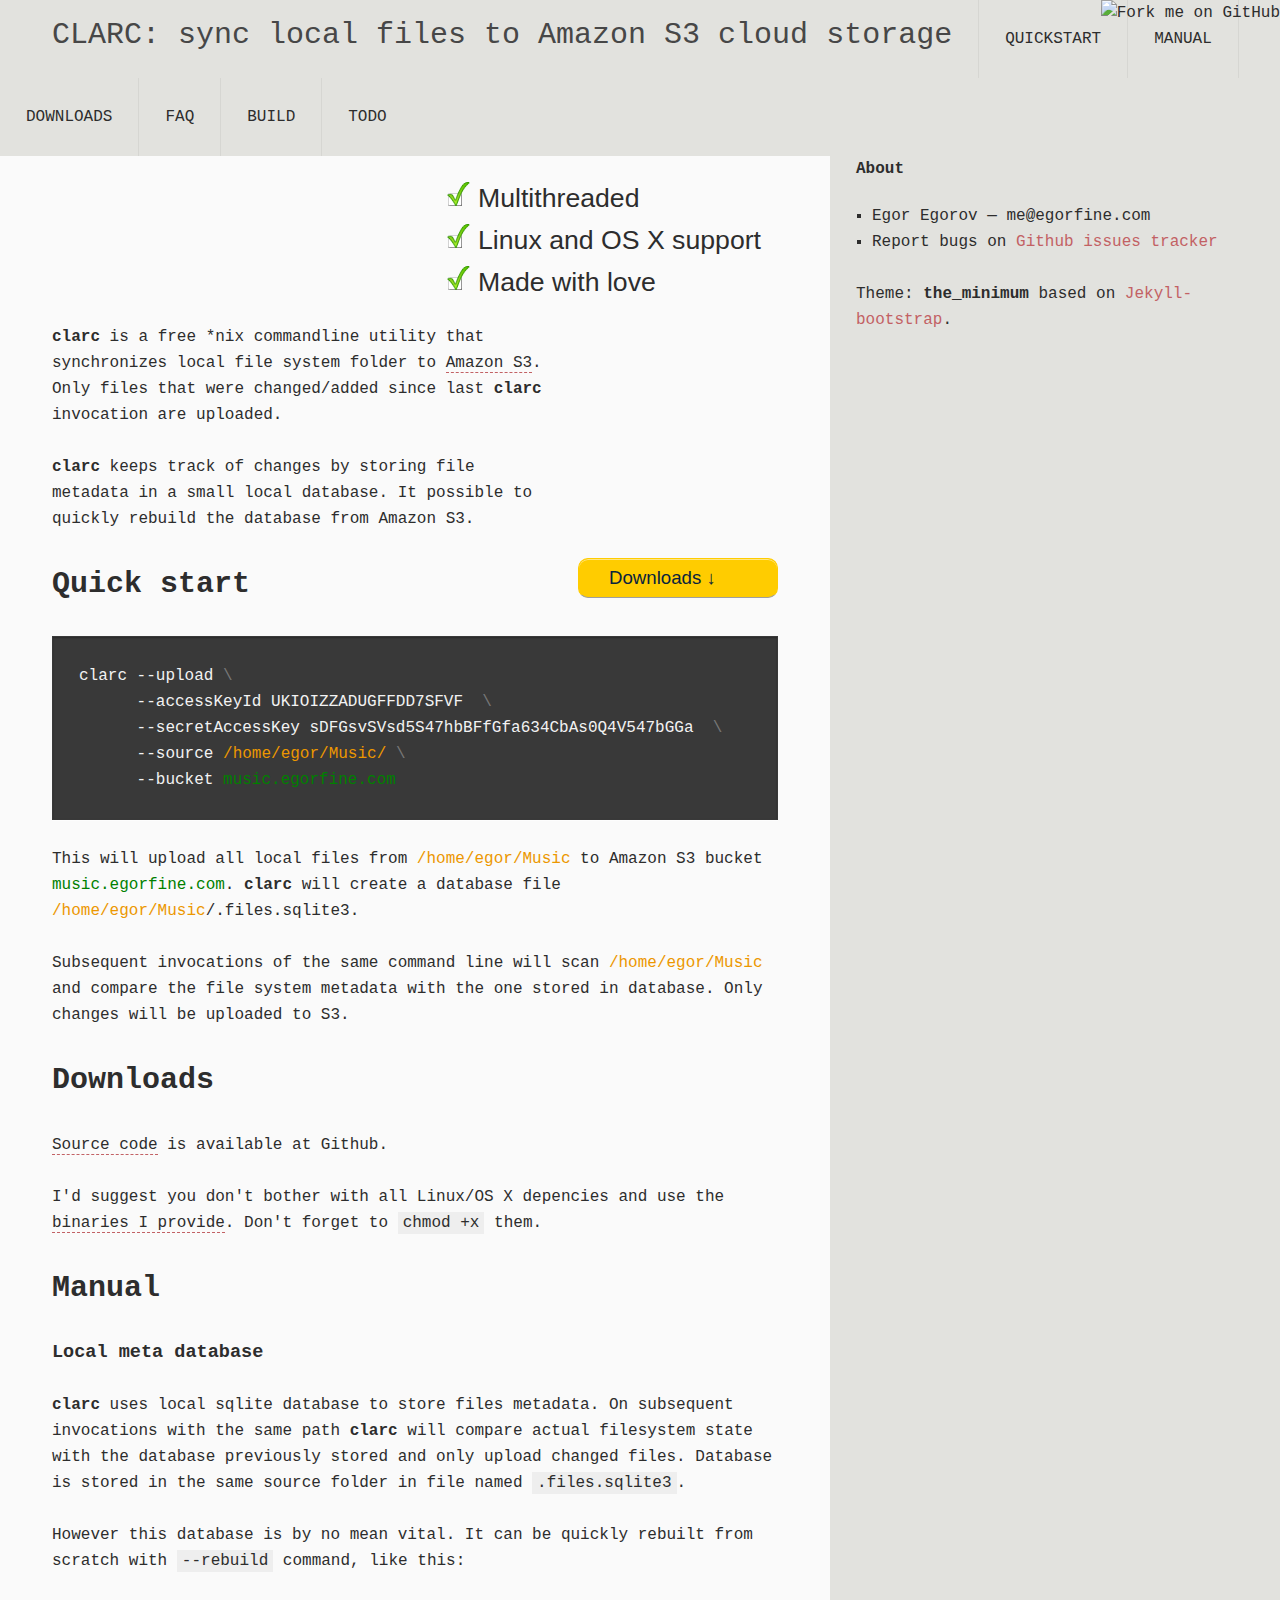
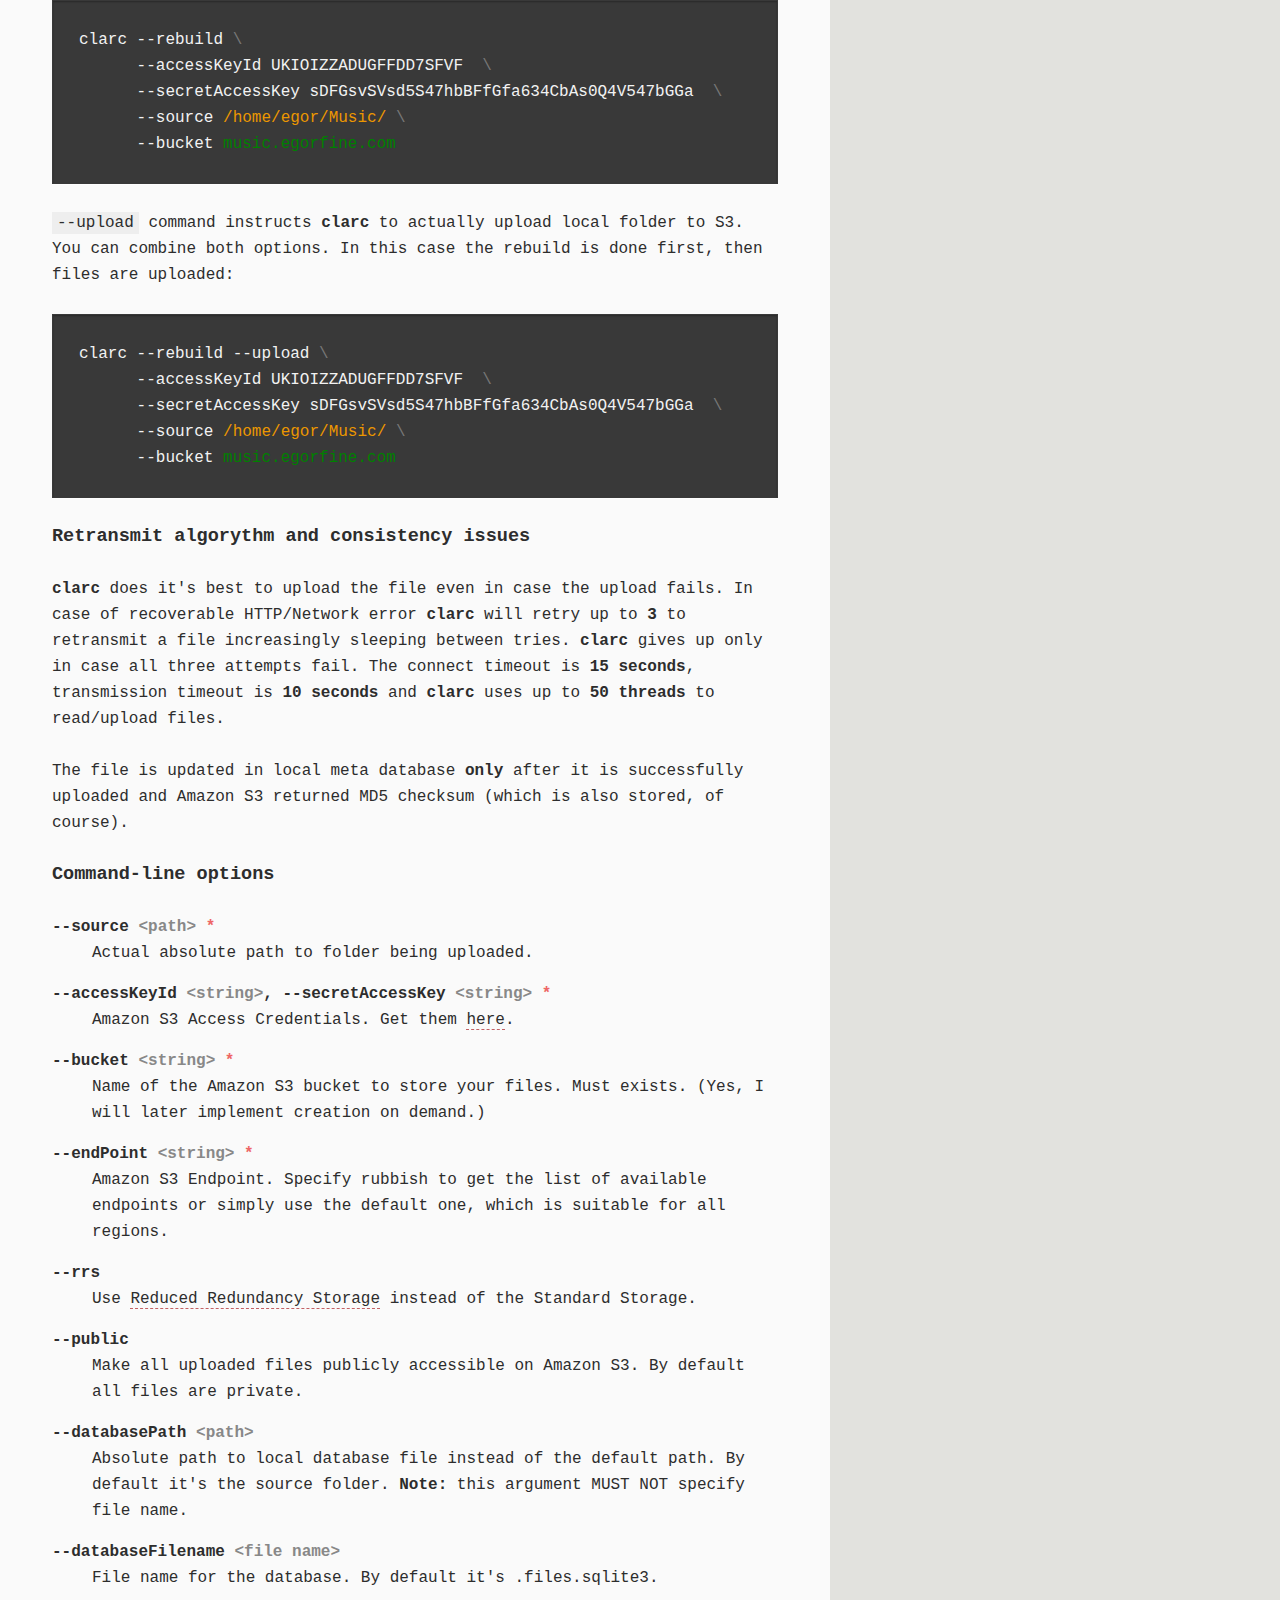
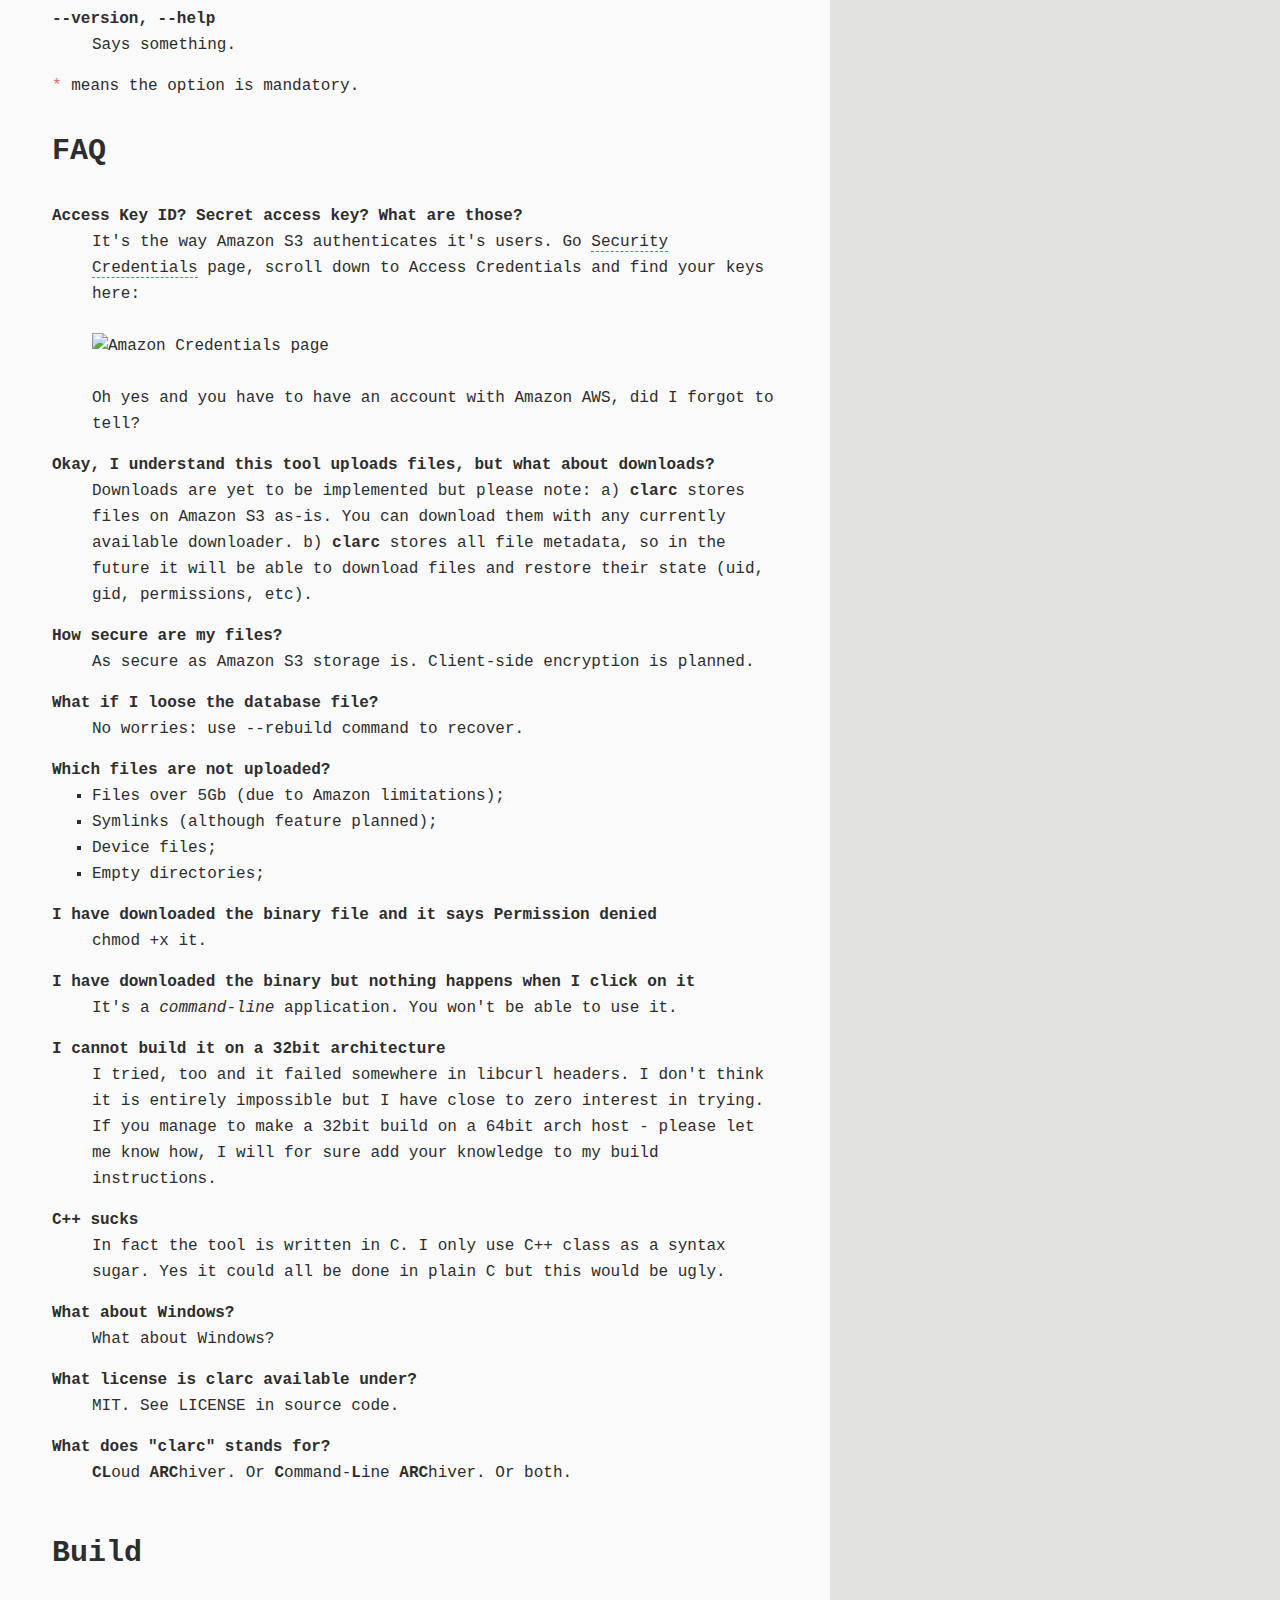
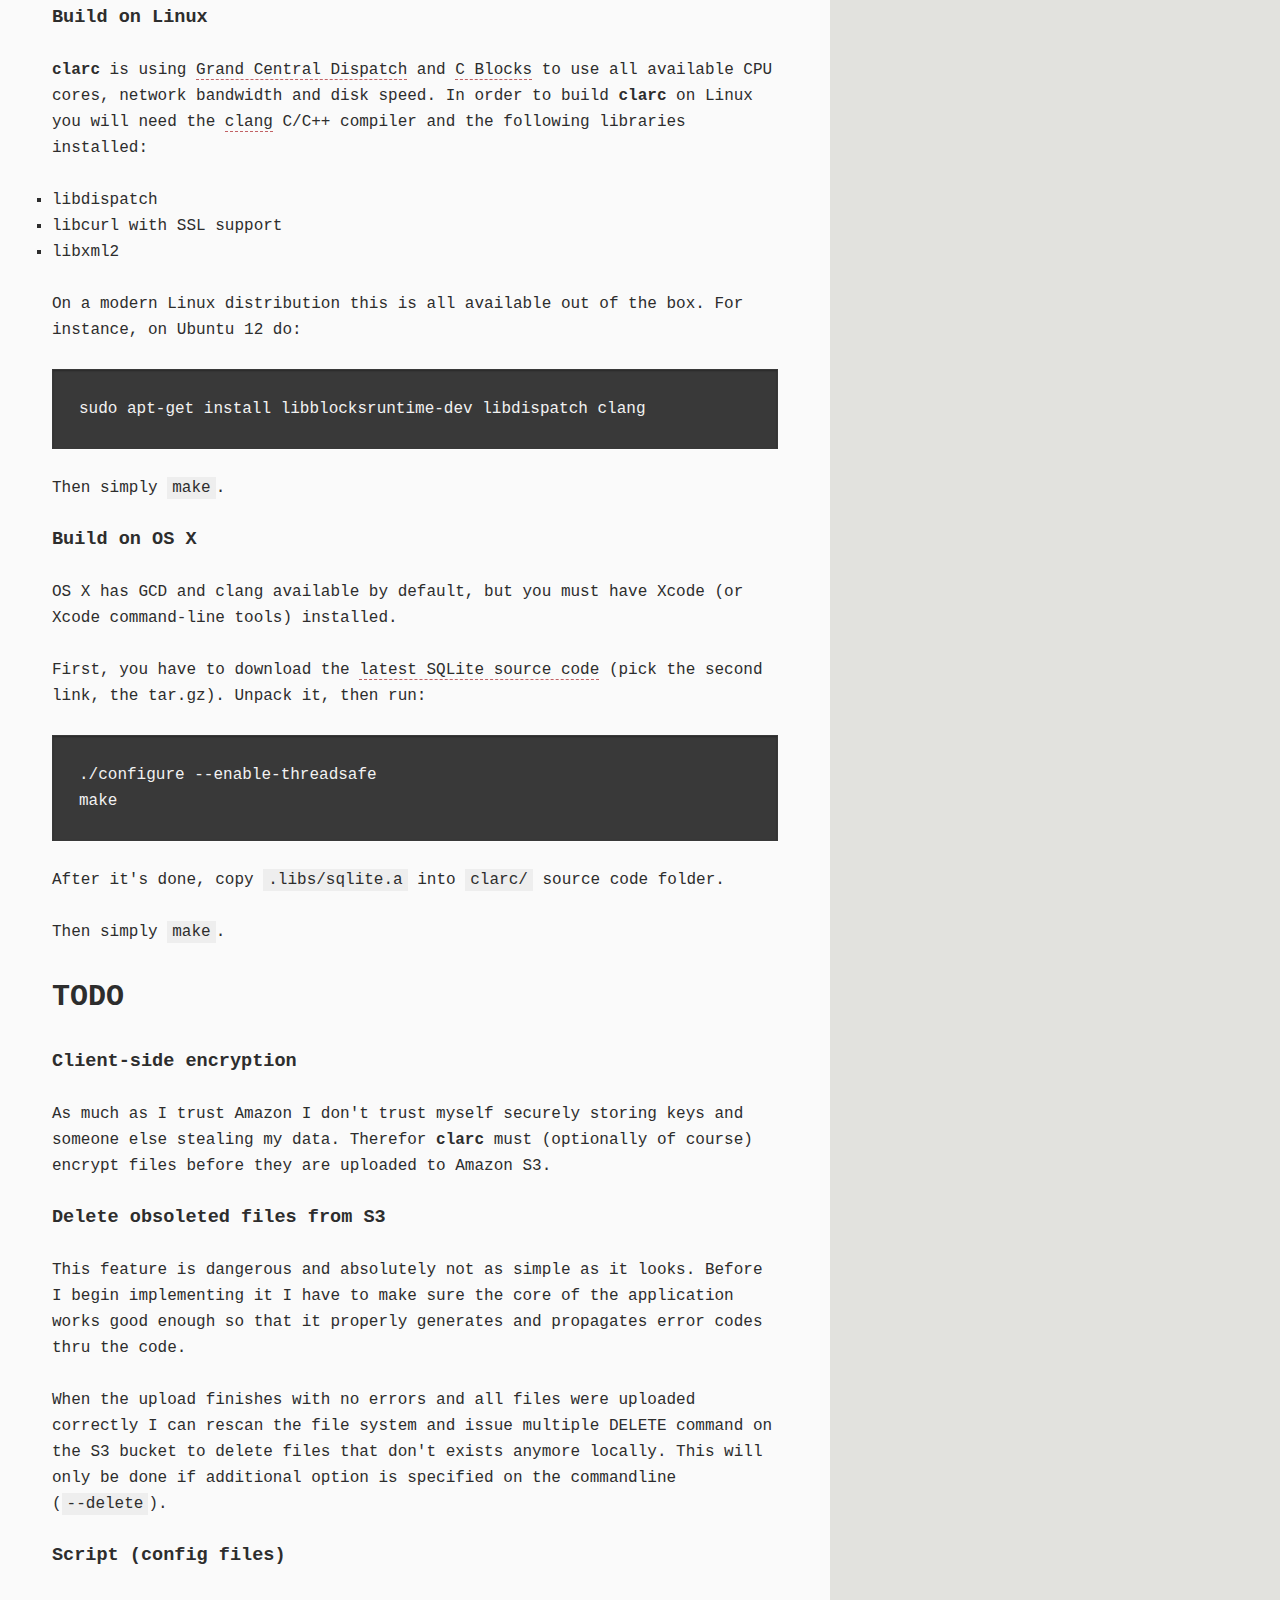
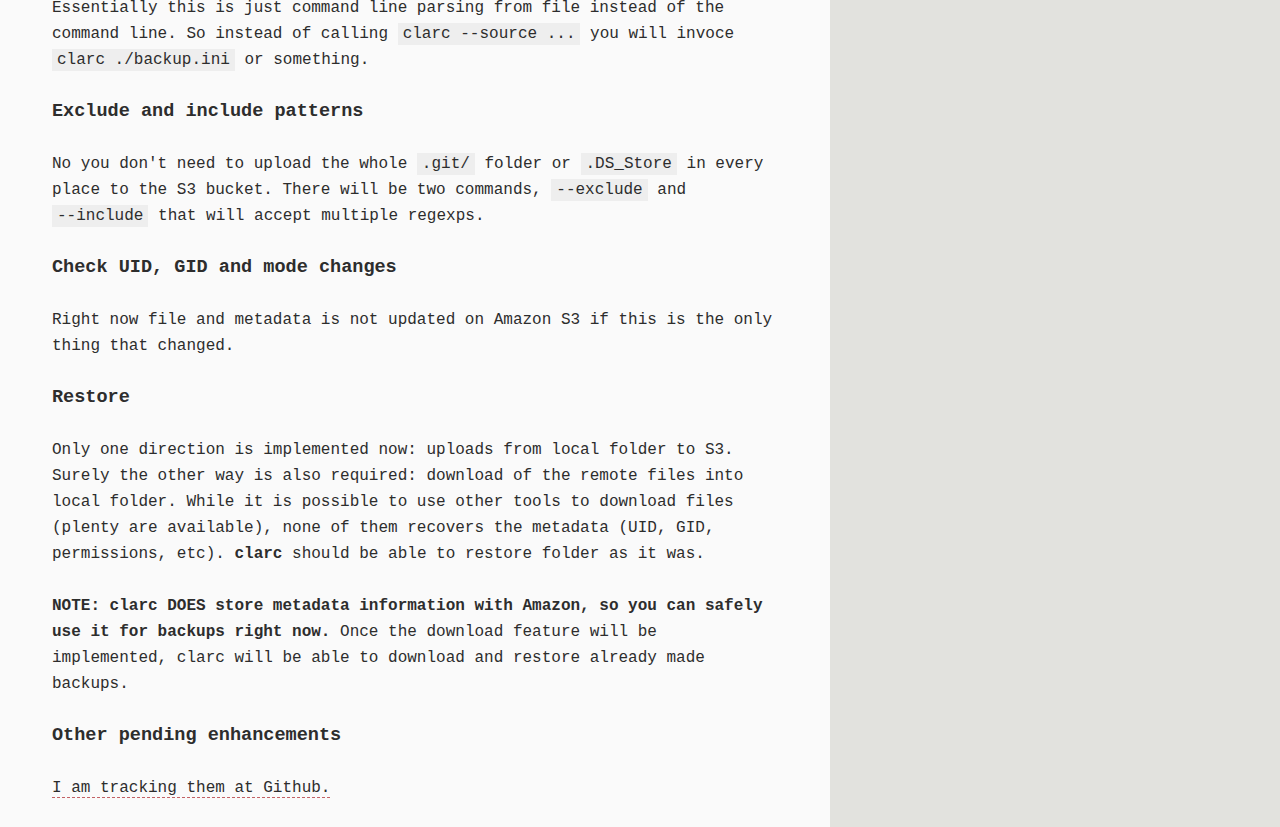
==== commit cf8bf035: "wip" ====
--- a/index.html
+++ b/index.html
@@ -209,7 +209,7 @@
 	<dd>What about Windows?</dd>
 
 	<dt>What license is clarc available under?</dt>
-	<dd>FIXME</dd>
+	<dd>MIT. See <code>LICENSE</code> in source code.</dd>
 
 	<dt>What does "clarc" stands for?</dt>
 	<dd><b>CL</b>oud <b>ARC</b>hiver. Or <b>C</b>ommand-<b>L</b>ine <b>ARC</b>hiver. Or both.</dd>
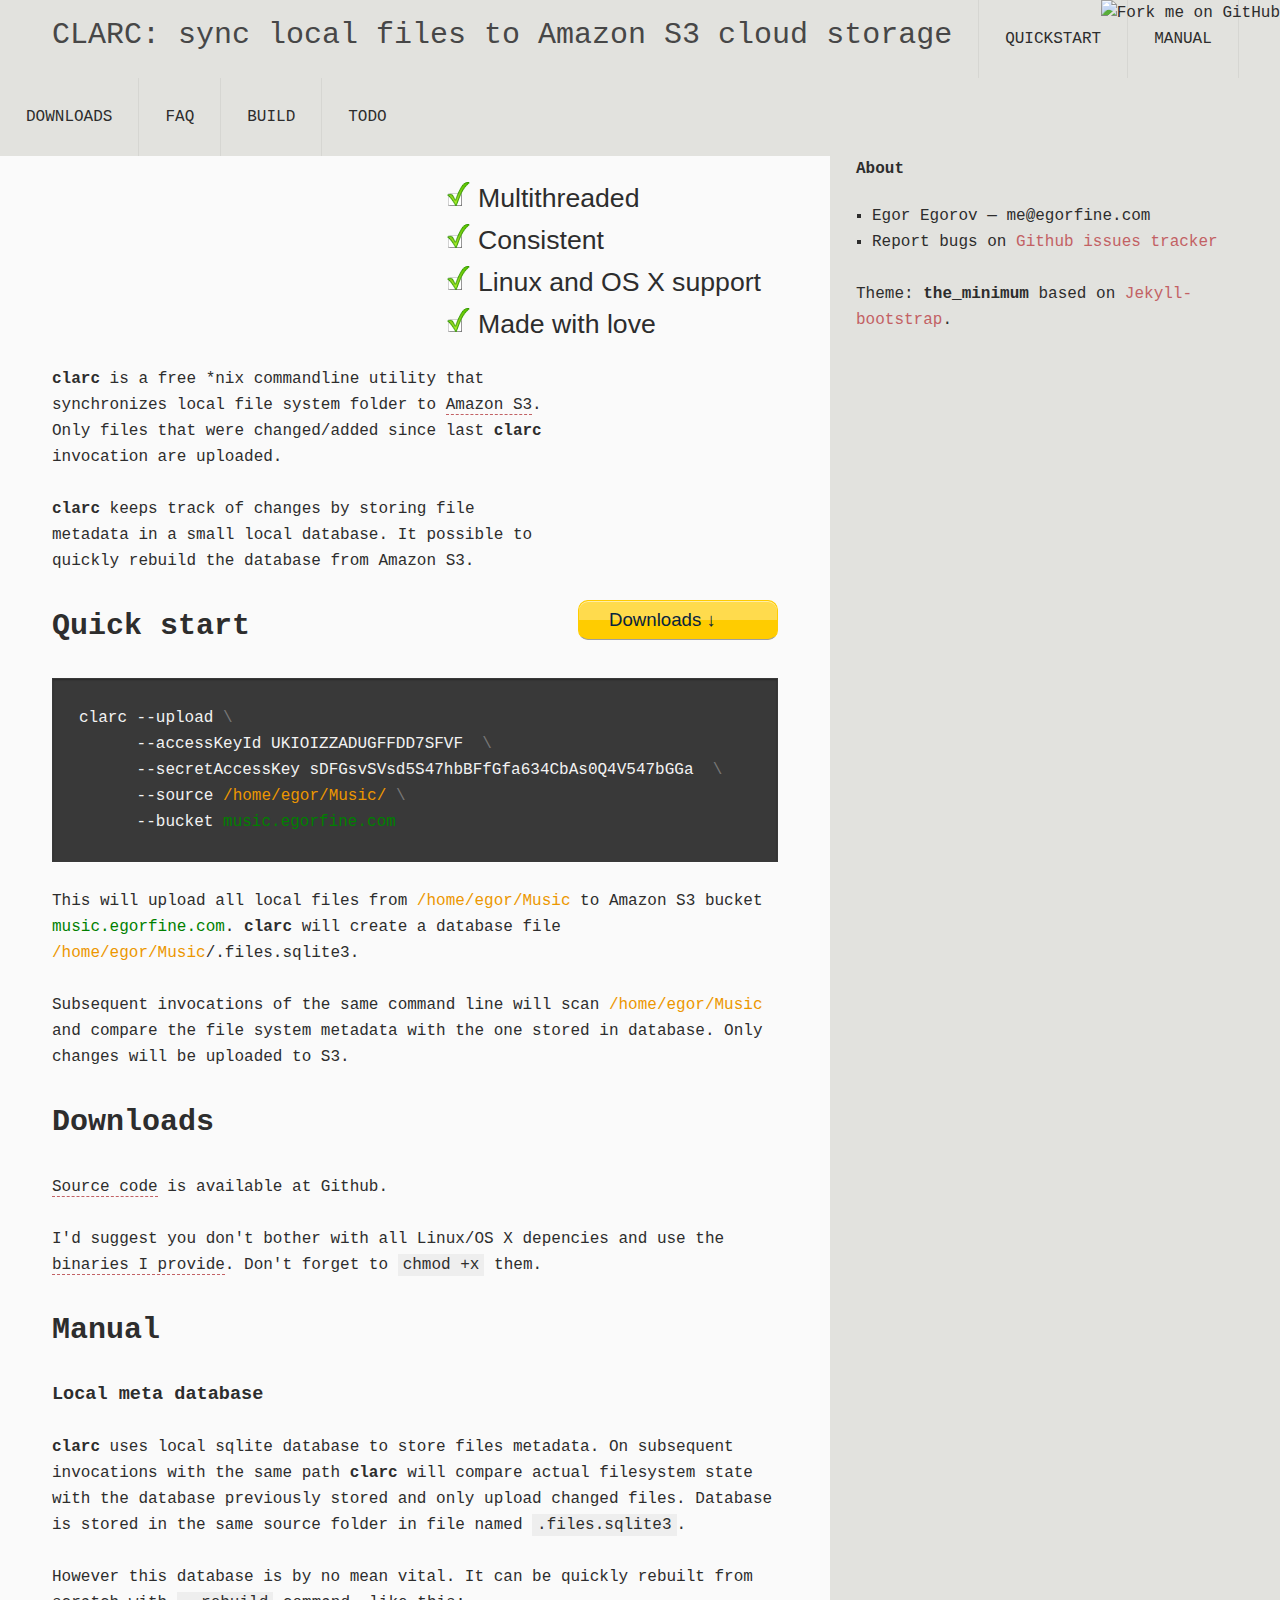
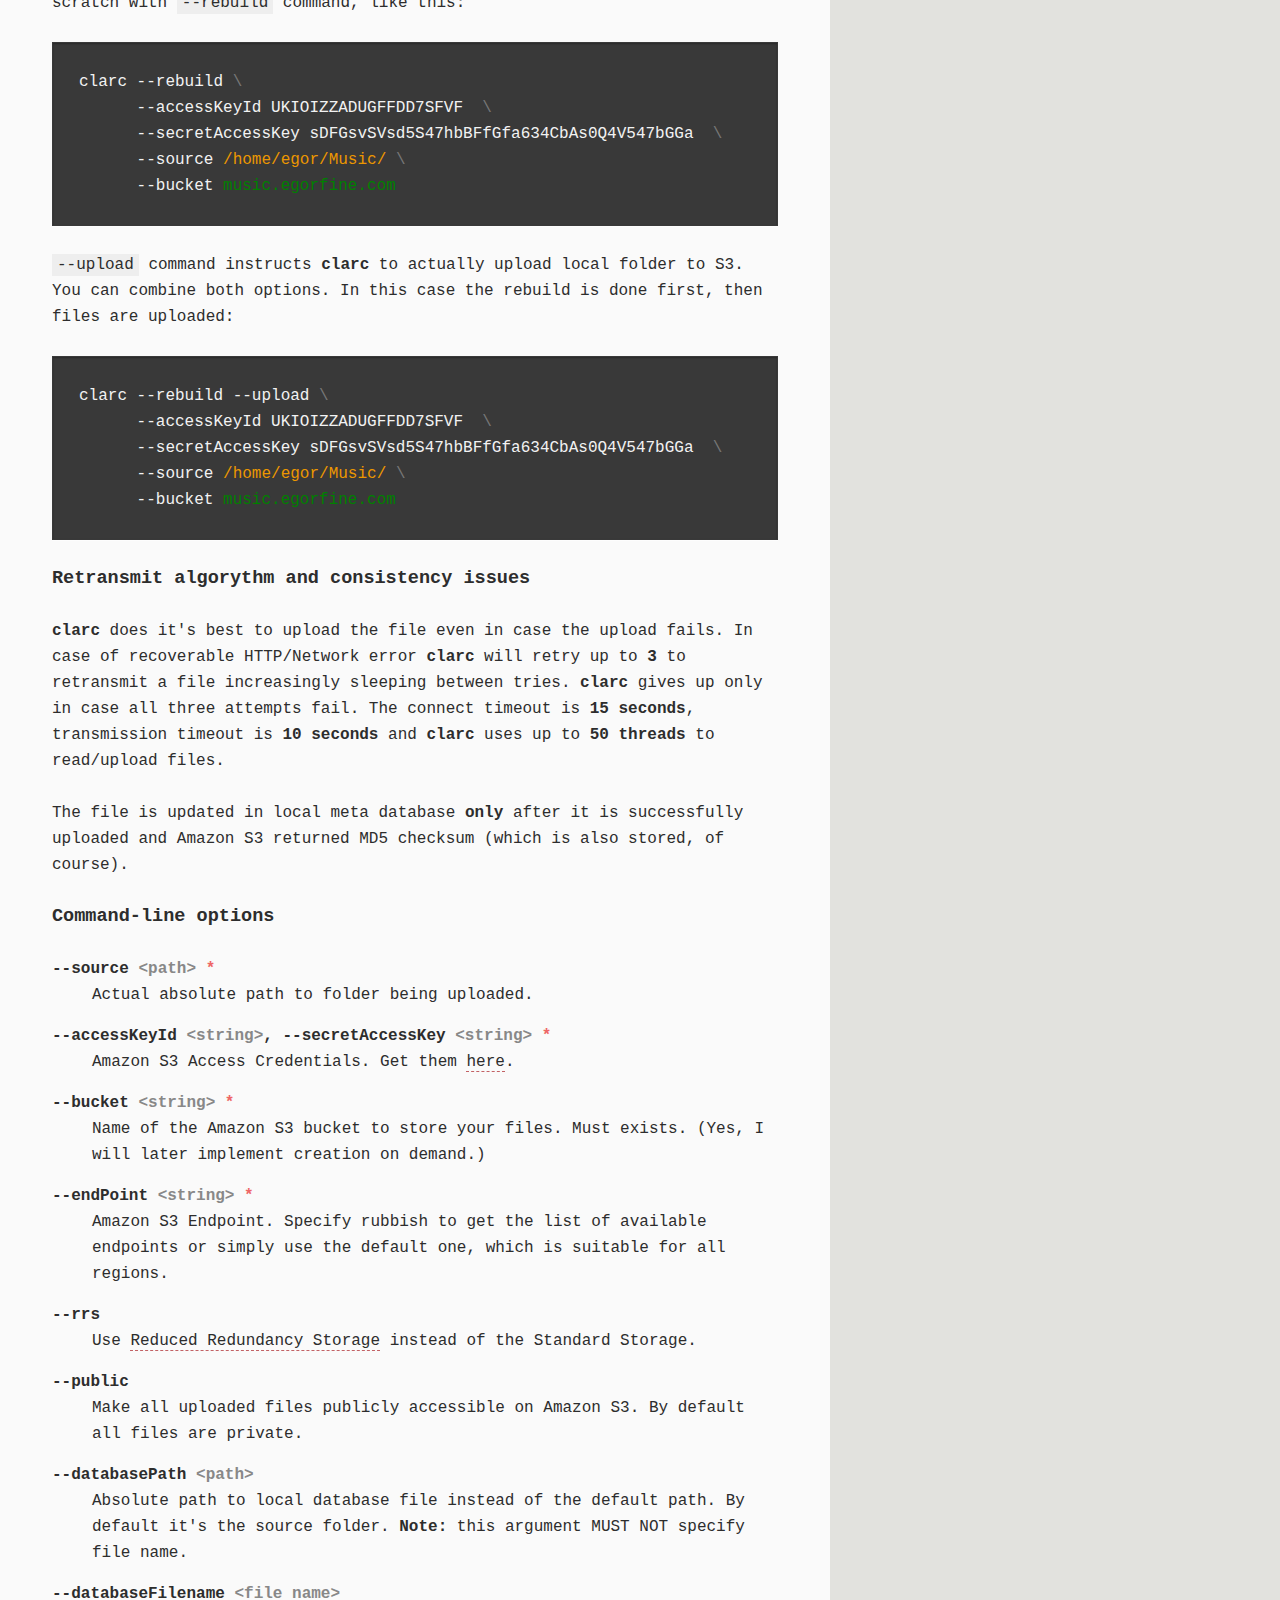
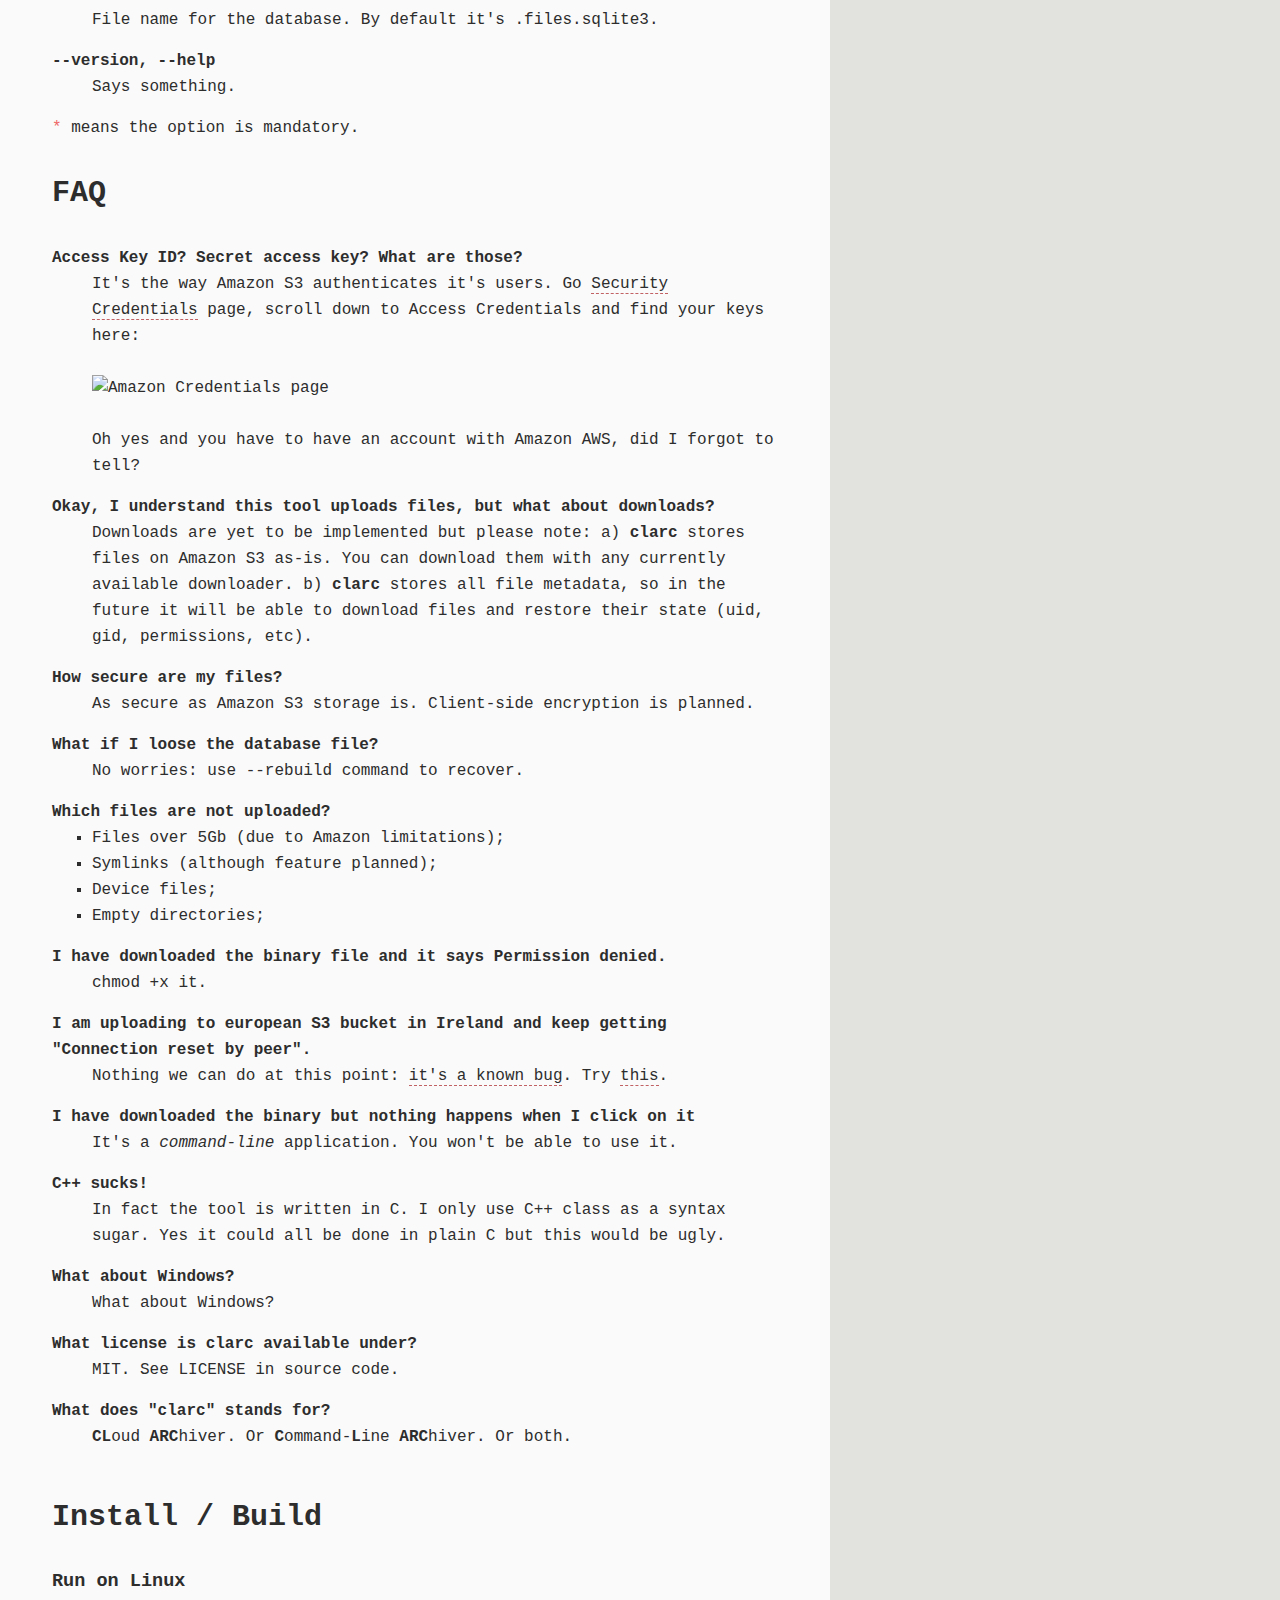
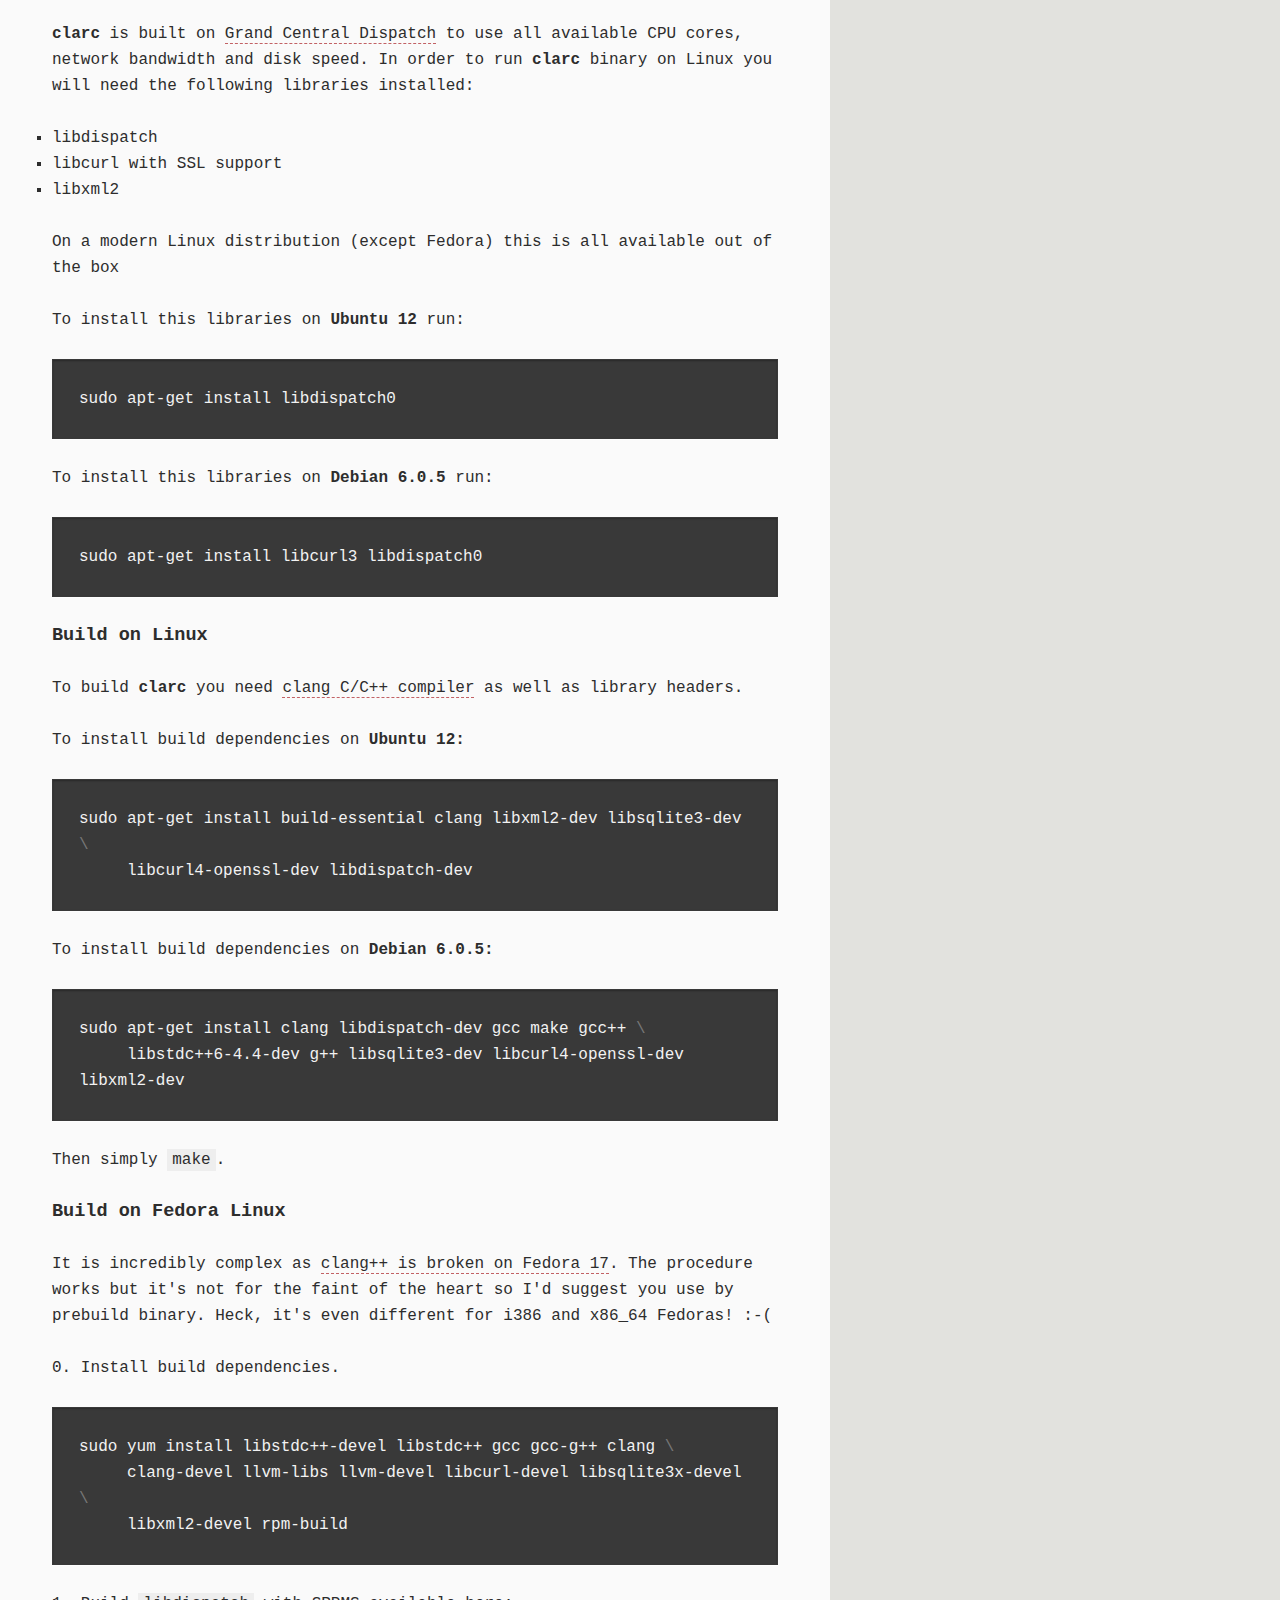
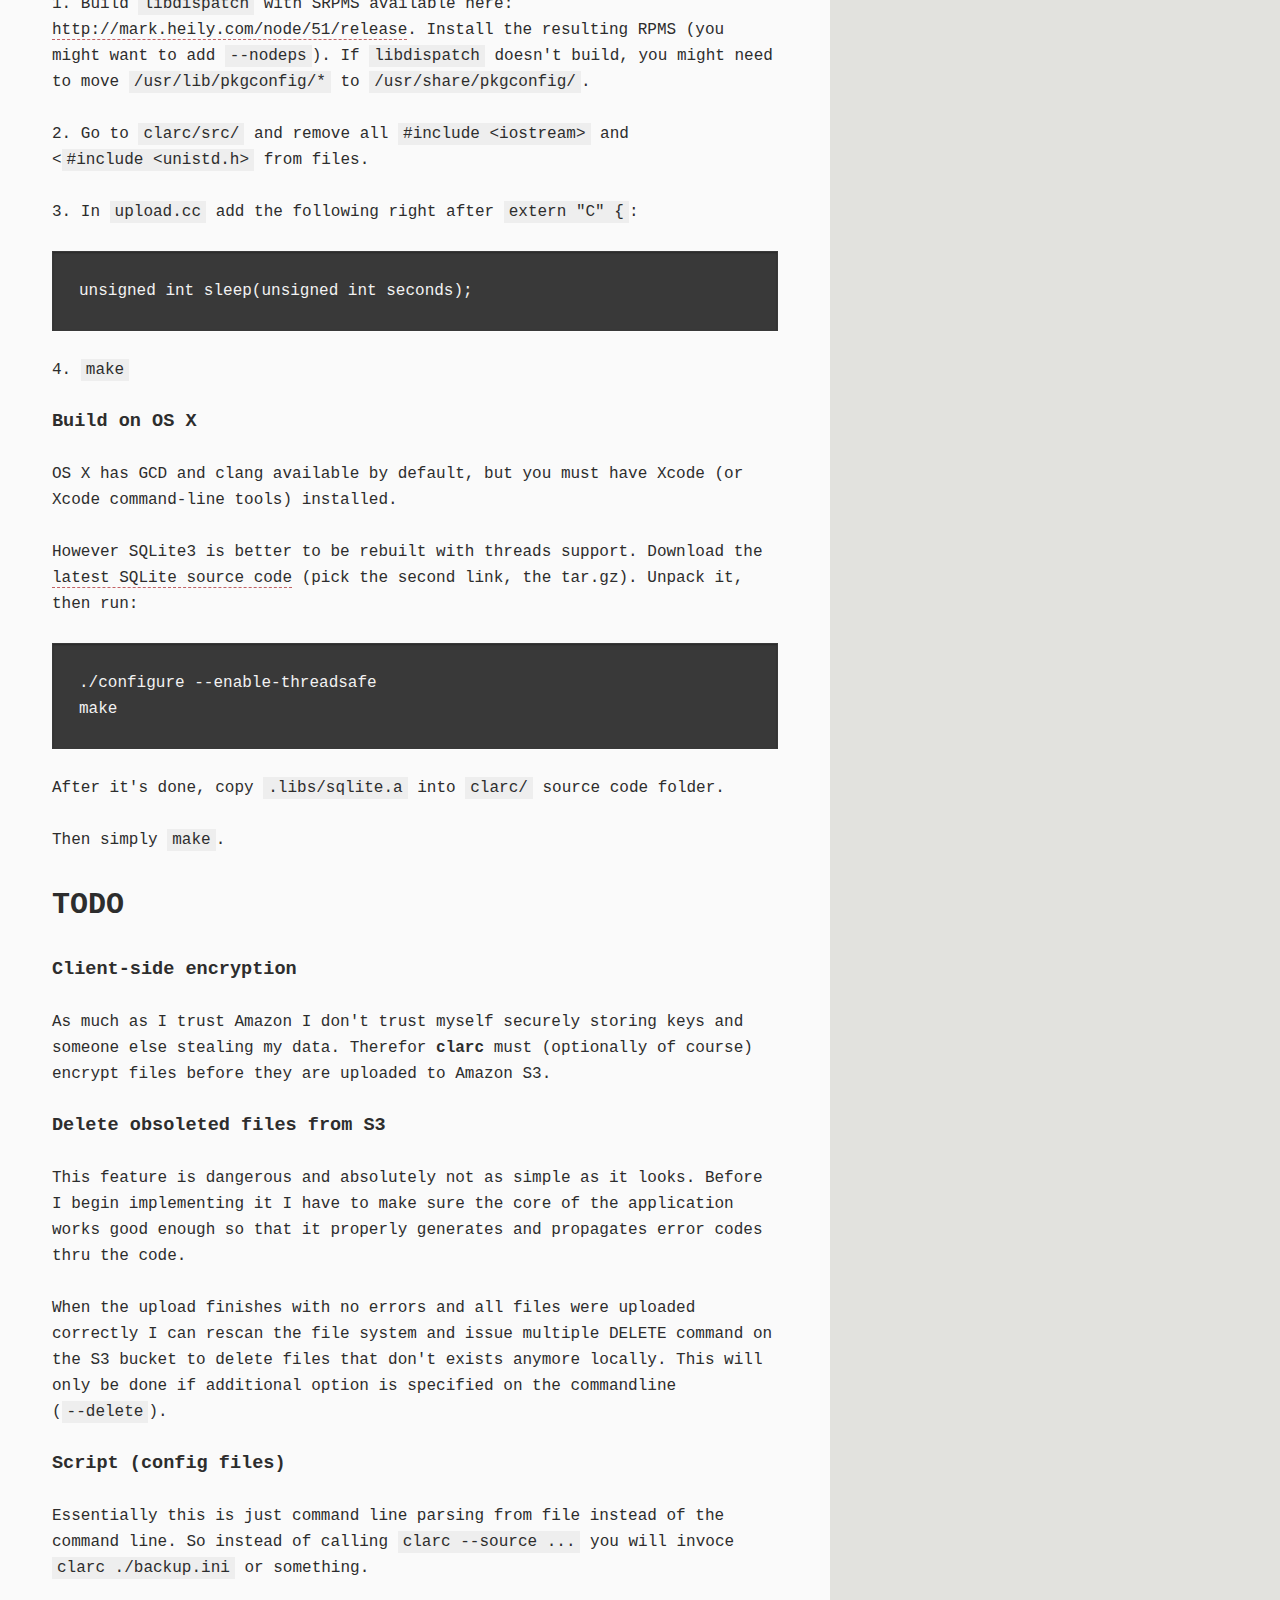
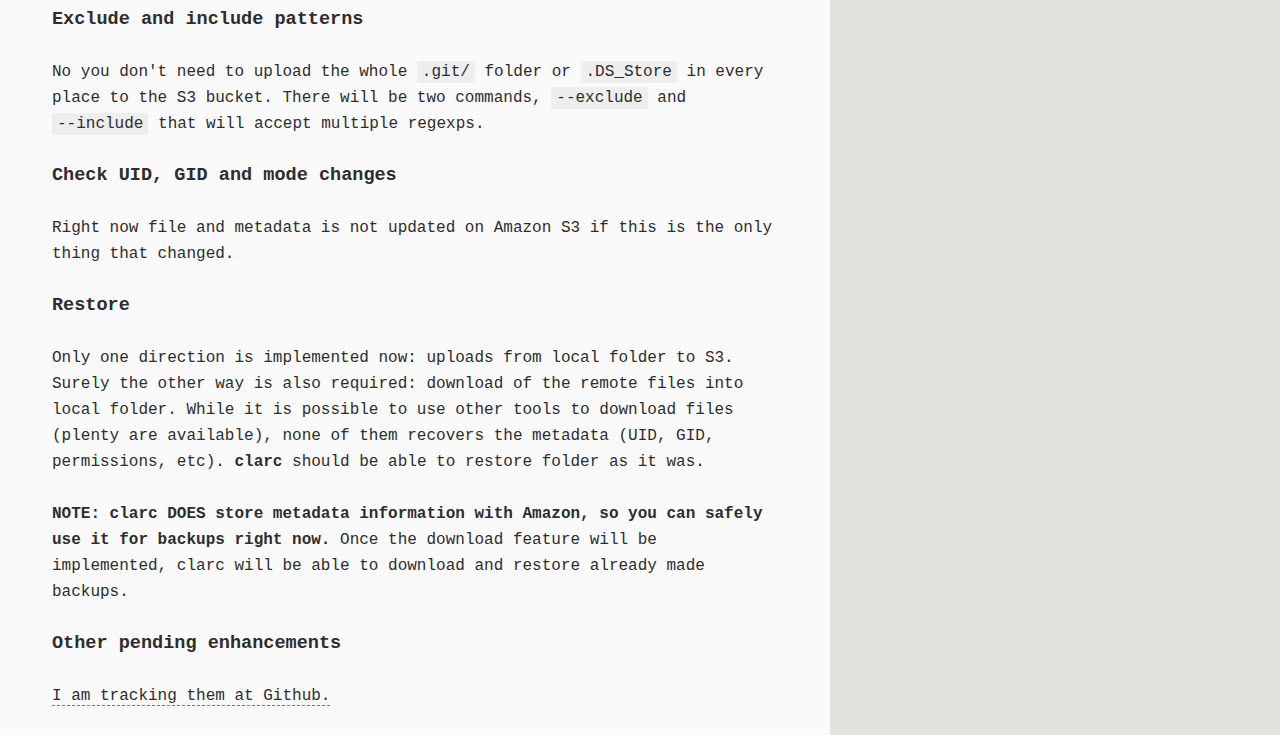
==== commit 17cac0ef: "build updated" ====
--- a/index.html
+++ b/index.html
@@ -47,6 +47,7 @@
 	<div class="features">
 		<ul class="features">
 			<li>Multithreaded</li>
+			<li>Consistent</li>
 			<li>Linux and OS&nbsp;X support</li>
 			<li>Made with love</li>
 		</ul>
@@ -193,16 +194,16 @@
 		</ul>
 	</dd>
 
-	<dt>I have downloaded the binary file and it says Permission denied</dt>
+	<dt>I have downloaded the binary file and it says Permission denied.</dt>
 	<dd><code>chmod +x</code> it.</dd>
+
+	<dt>I am uploading to european S3 bucket in Ireland and keep getting "Connection reset by peer".</dt>
+	<dd>Nothing we can do at this point: <a href="http://www.google.com/search?q=amazon+s3+connection+reset+by+peer">it's a known bug</a>. Try <a href="http://scie.nti.st/2008/3/14/amazon-s3-and-connection-reset-by-peer">this</a>.</dd>
 
 	<dt>I have downloaded the binary but nothing happens when I click on it</dt>
 	<dd>It's a <i>command-line</i> application. You won't be able to use it.</dd>
 
-	<dt>I cannot build it on a 32bit architecture</dt>
-	<dd>I tried, too and it failed somewhere in libcurl headers. I don't think it is entirely impossible but I have close to zero interest in trying. If you manage to make a 32bit build on a 64bit arch host - please let me know how, I will for sure add your knowledge to my build instructions.</dd>
-
-	<dt>C++ sucks</dt>
+	<dt>C++ sucks!</dt>
 	<dd>In fact the tool is written in C. I only use C++ <code>class</code> as a syntax sugar. Yes it could all be done in plain C but this would be ugly.</dd>
 
 	<dt>What about Windows?</dt>
@@ -220,33 +221,82 @@
 -->
 </dl>
 
-<h2 id="build">Build</h2>
+<h2 id="build">Install / Build</h2>
+
+<h3>Run on Linux</h3>
+
+<p>
+	<b>clarc</b> is built on <a href="http://en.wikipedia.org/wiki/Grand_Central_Dispatch">Grand Central Dispatch</a> to use all available CPU cores, network bandwidth and disk speed. In order to run <b>clarc</b> binary on Linux you will need the following libraries installed: 
+	<ul>
+		<li>libdispatch</li>
+		<li>libcurl with SSL support</li>
+		<li>libxml2</li>
+	</ul>
+	On a modern Linux distribution (except Fedora) this is all available out of the box
+</p>
+
+<p>To install this libraries on <b>Ubuntu 12</b> run:</p>
+<pre><code>sudo apt-get install libdispatch0</code></pre>
+
+<p>To install this libraries on <b>Debian 6.0.5</b> run:</p>
+<pre><code>sudo apt-get install libcurl3 libdispatch0</code></pre>
 
 <h3>Build on Linux</h3>
 
 <p>
-	<b>clarc</b> is using <a href="http://en.wikipedia.org/wiki/Grand_Central_Dispatch">Grand Central Dispatch</a> and <a href="http://en.wikipedia.org/wiki/Blocks_(C_language_extension)">C Blocks</a> to use all available CPU cores, network bandwidth and disk speed. In order to build <b>clarc</b> on Linux you will need the <a href="http://clang.llvm.org/">clang</a> C/C++ compiler and the following libraries installed: 
-		<ul>
-			<li>libdispatch</li>
-			<li>libcurl with SSL support</li>
-			<li>libxml2</li>
-		</ul>
+	To build <b>clarc</b> you need <a href="http://clang.llvm.org/">clang C/C++ compiler</a> as well as library headers. 
+</p>
+
+	<p>
+		To install build dependencies on <b>Ubuntu 12:</b>
+		<pre><code>sudo apt-get install build-essential clang libxml2-dev libsqlite3-dev <span class="codeBackslash">\</span>
+     libcurl4-openssl-dev libdispatch-dev</code></pre>
 	</p>
 
 	<p>
-		On a modern Linux distribution this is all available out of the box. For instance, on Ubuntu 12 do:
-		<pre><code>sudo apt-get install libblocksruntime-dev libdispatch clang</code></pre>
+		To install build dependencies on <b>Debian 6.0.5:</b>
+		<pre><code>sudo apt-get install clang libdispatch-dev gcc make gcc++ <span class="codeBackslash">\</span>
+     libstdc++6-4.4-dev g++ libsqlite3-dev libcurl4-openssl-dev libxml2-dev</code></pre>
 	</p>
 
 	<p>
 		Then simply <code>make</code>. 
 	</p>
 
+<h3>Build on Fedora Linux</h3>
+
+<p>
+	It is incredibly complex as <a href="https://bugzilla.redhat.com/show_bug.cgi?id=824406">clang++ is broken on Fedora 17</a>. The procedure works but it's not for the faint of the heart so I'd suggest you use by prebuild binary. Heck, it's even different for i386 and x86_64 Fedoras! :-(
+</p>
+
+<p>
+	0. Install build dependencies.
+<pre><code>sudo yum install libstdc++-devel libstdc++ gcc gcc-g++ clang <span class="codeBackslash">\</span>
+     clang-devel llvm-libs llvm-devel libcurl-devel libsqlite3x-devel <span class="codeBackslash">\</span>
+     libxml2-devel rpm-build</code></pre>
+</p>
+
+<p>
+	1. Build <code>libdispatch</code> with SRPMS available here: <a href="http://mark.heily.com/node/51/release">http://mark.heily.com/node/51/release</a>. Install the resulting RPMS (you might want to add <code>--nodeps</code>). If <code>libdispatch</code> doesn't build, you might need to move <code>/usr/lib/pkgconfig/*</code> to <code>/usr/share/pkgconfig/</code>.
+</p>
+
+<p>
+	2. Go to <code>clarc/src/</code> and remove all <code style="white-space: nowrap">#include &lt;iostream&gt;</code> and <<code style="white-space: nowrap">#include &lt;unistd.h&gt;</code> from files.  
+</p>
+
+<p>
+	3. In <code>upload.cc</code> add the following right after <code>extern "C" {</code>:
+	<pre><code>unsigned int sleep(unsigned int seconds);</pre></code>
+
+<p>
+	4. <code>make</code>
+</p>
+
 <h3>Build on OS X</h3>
 
 <p>OS X has GCD and clang available by default, but you must have Xcode (or Xcode command-line tools) installed. </p>
 
-<p>First, you have to download the <a href="http://www.sqlite.org/download.html">latest SQLite source code</a> (pick the second link, the tar.gz). Unpack it, then run: 
+<p>However SQLite3 is better to be rebuilt with threads support. Download the <a href="http://www.sqlite.org/download.html">latest SQLite source code</a> (pick the second link, the tar.gz). Unpack it, then run: 
 
 <pre><code>./configure --enable-threadsafe
 make</code></pre>
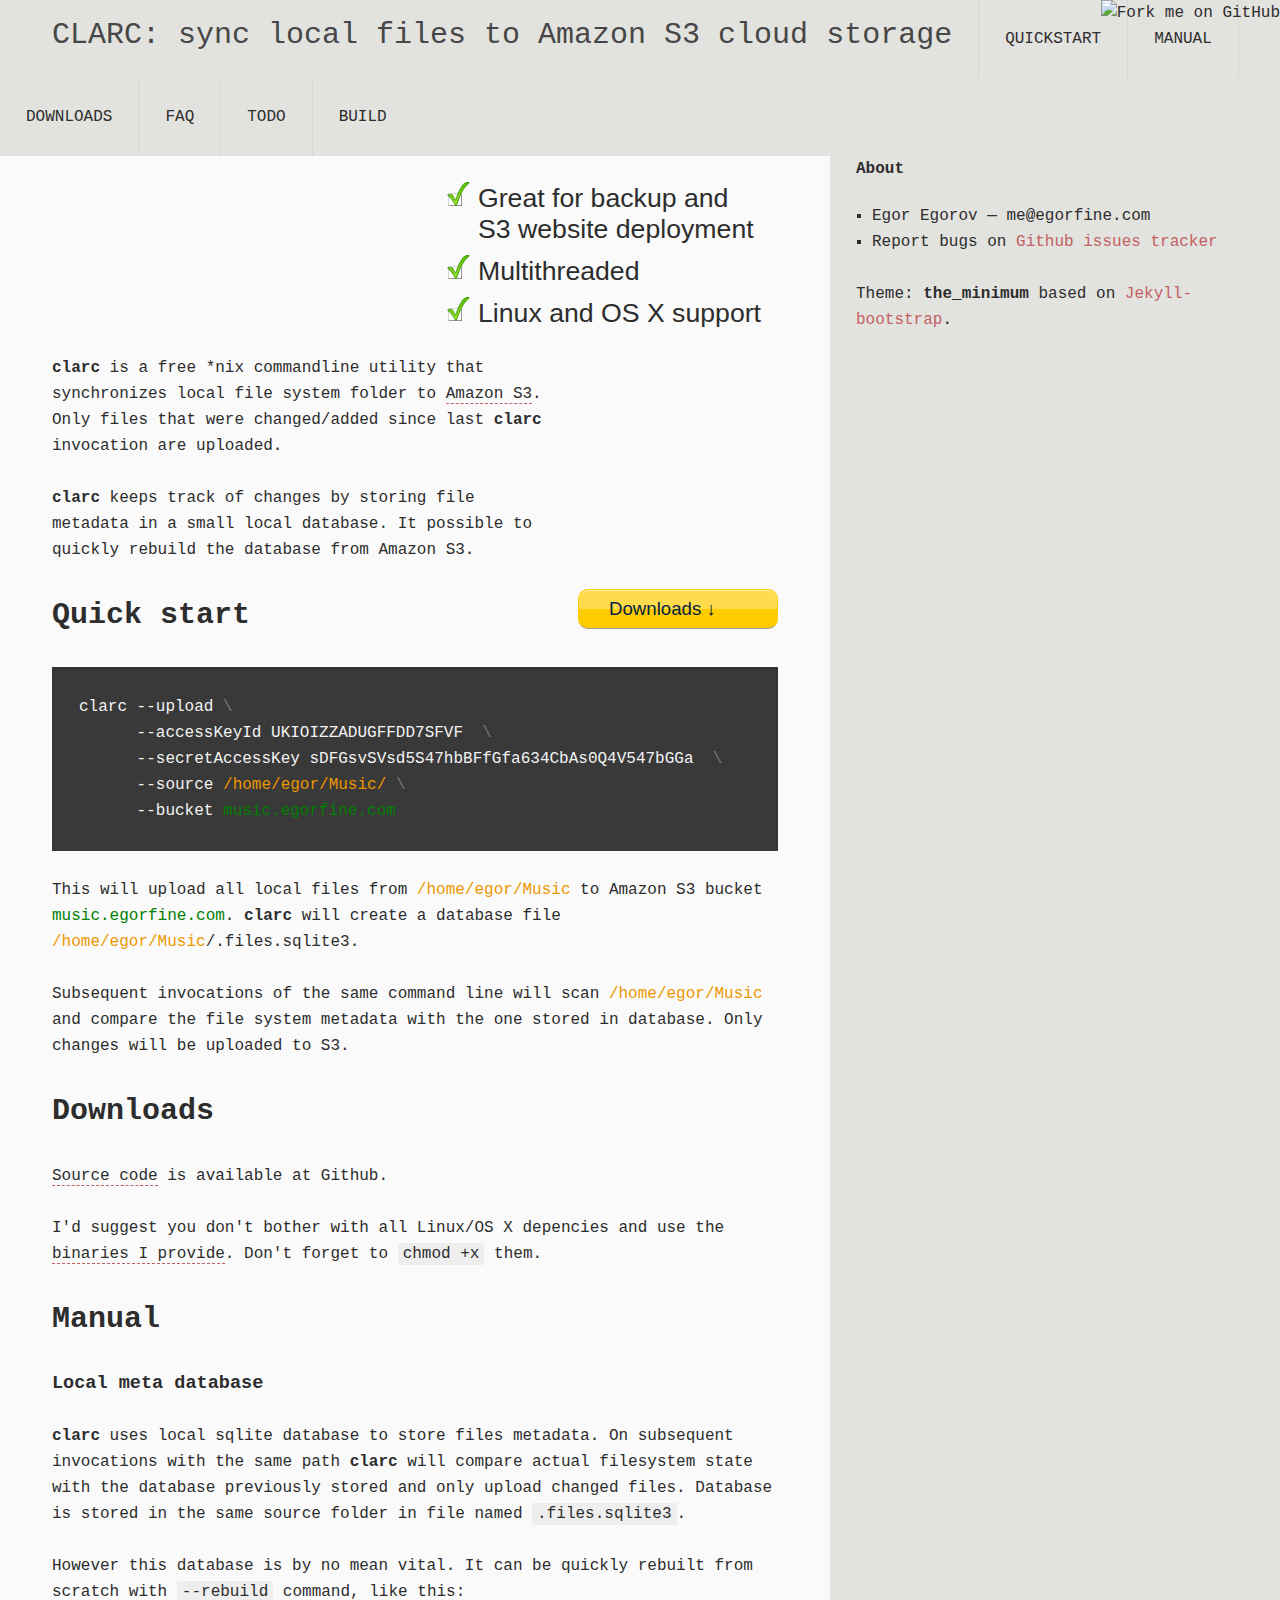
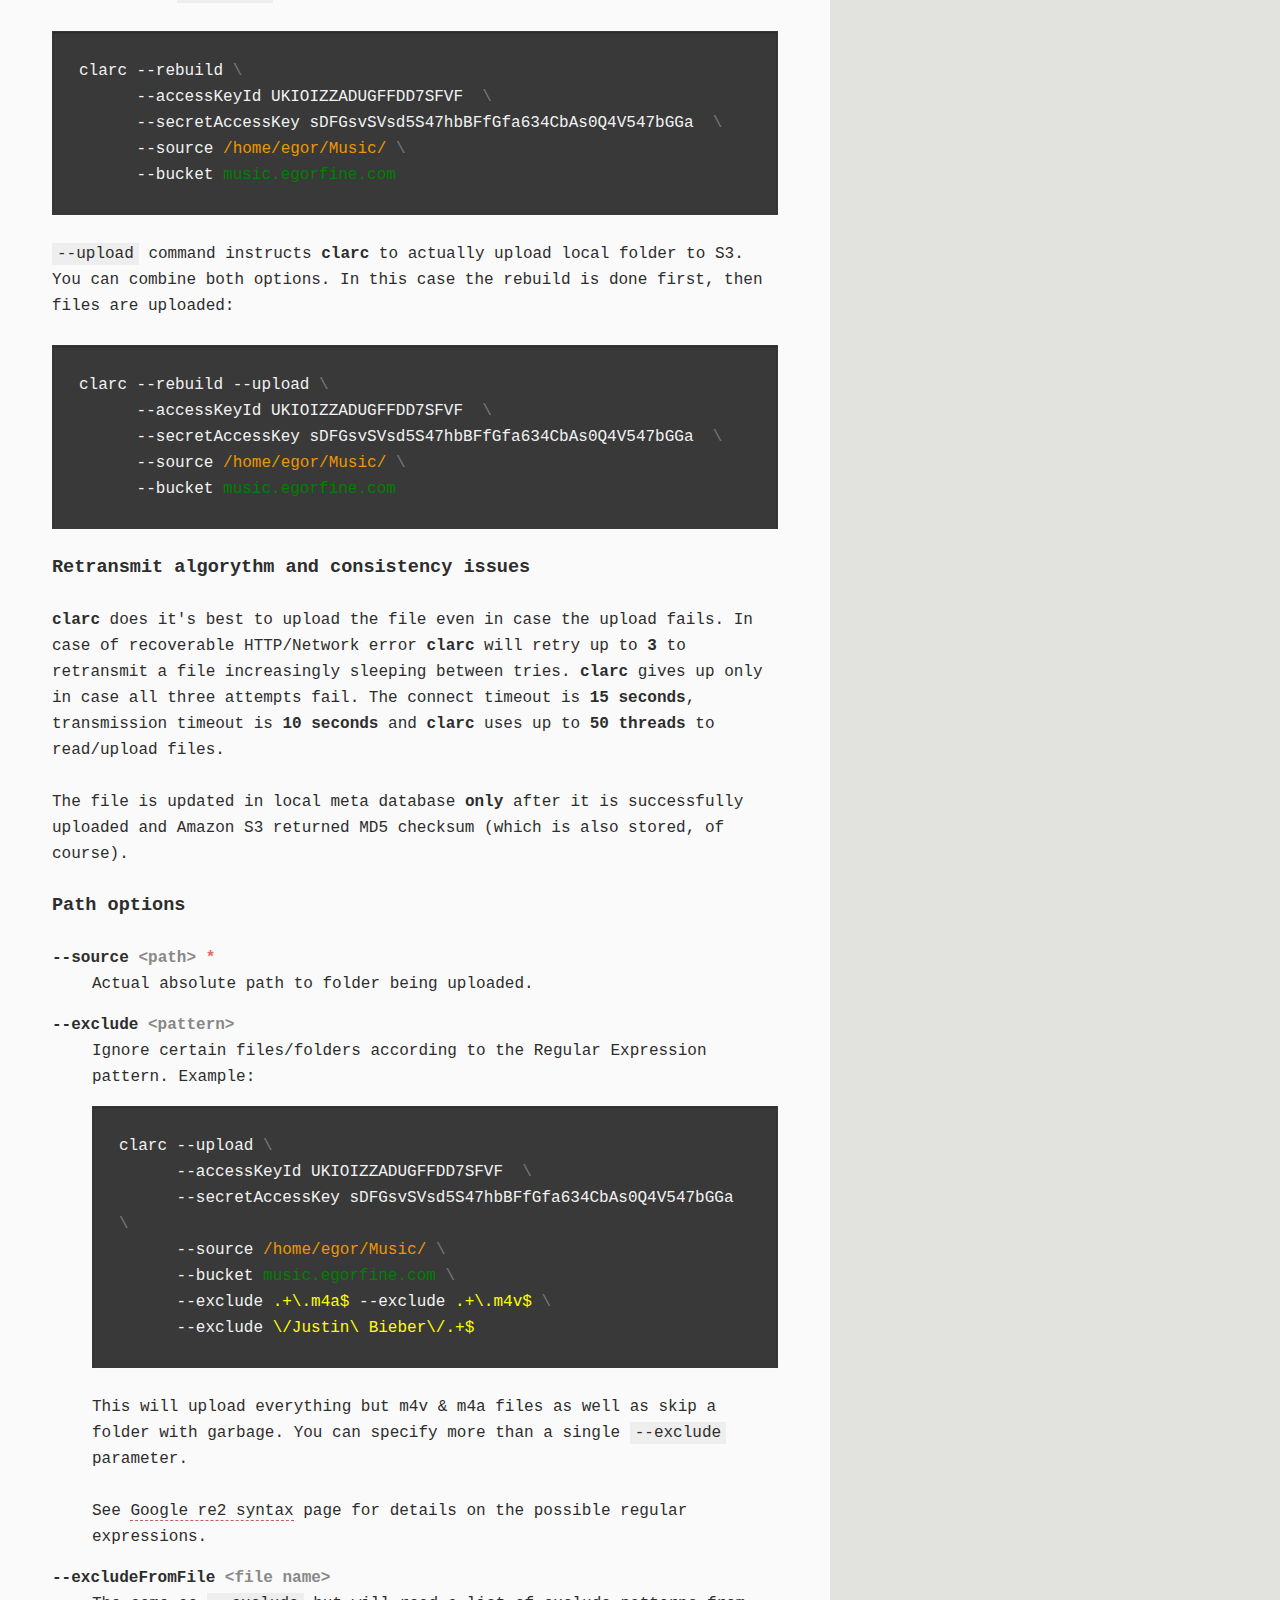
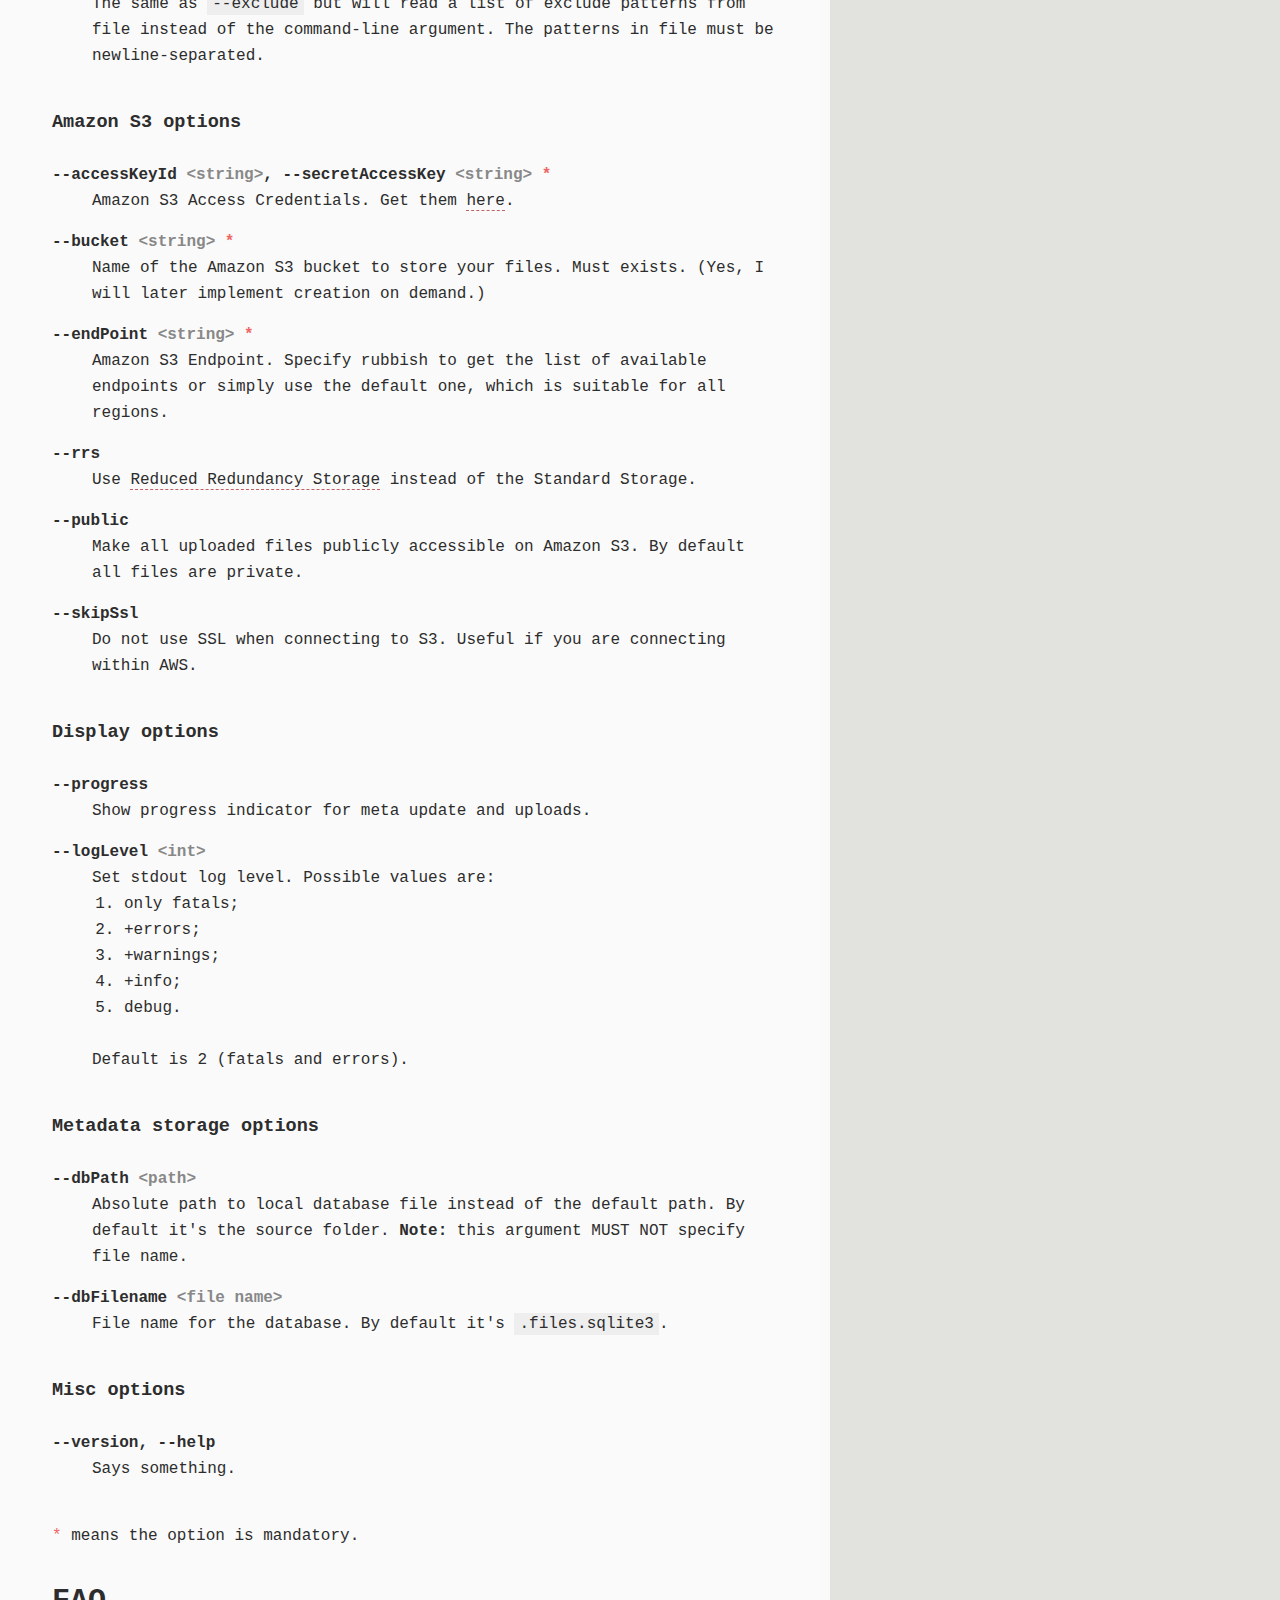
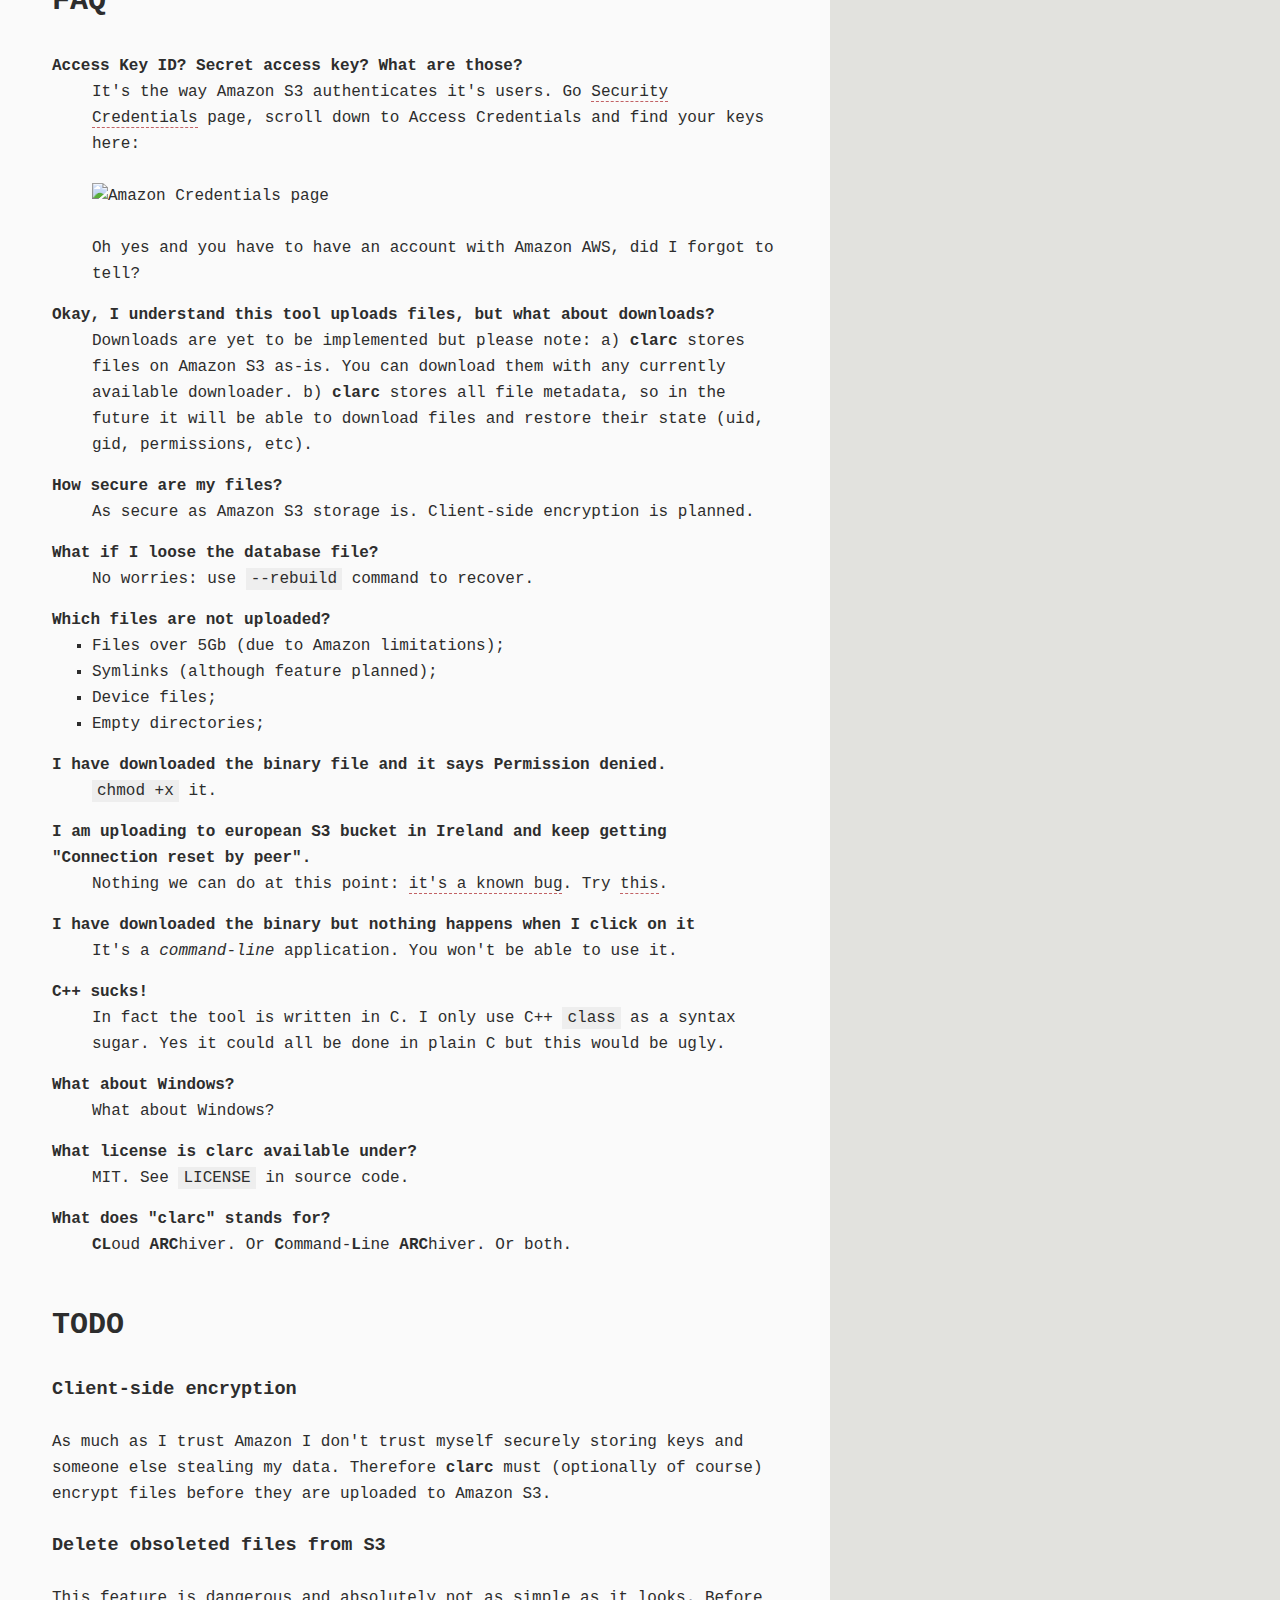
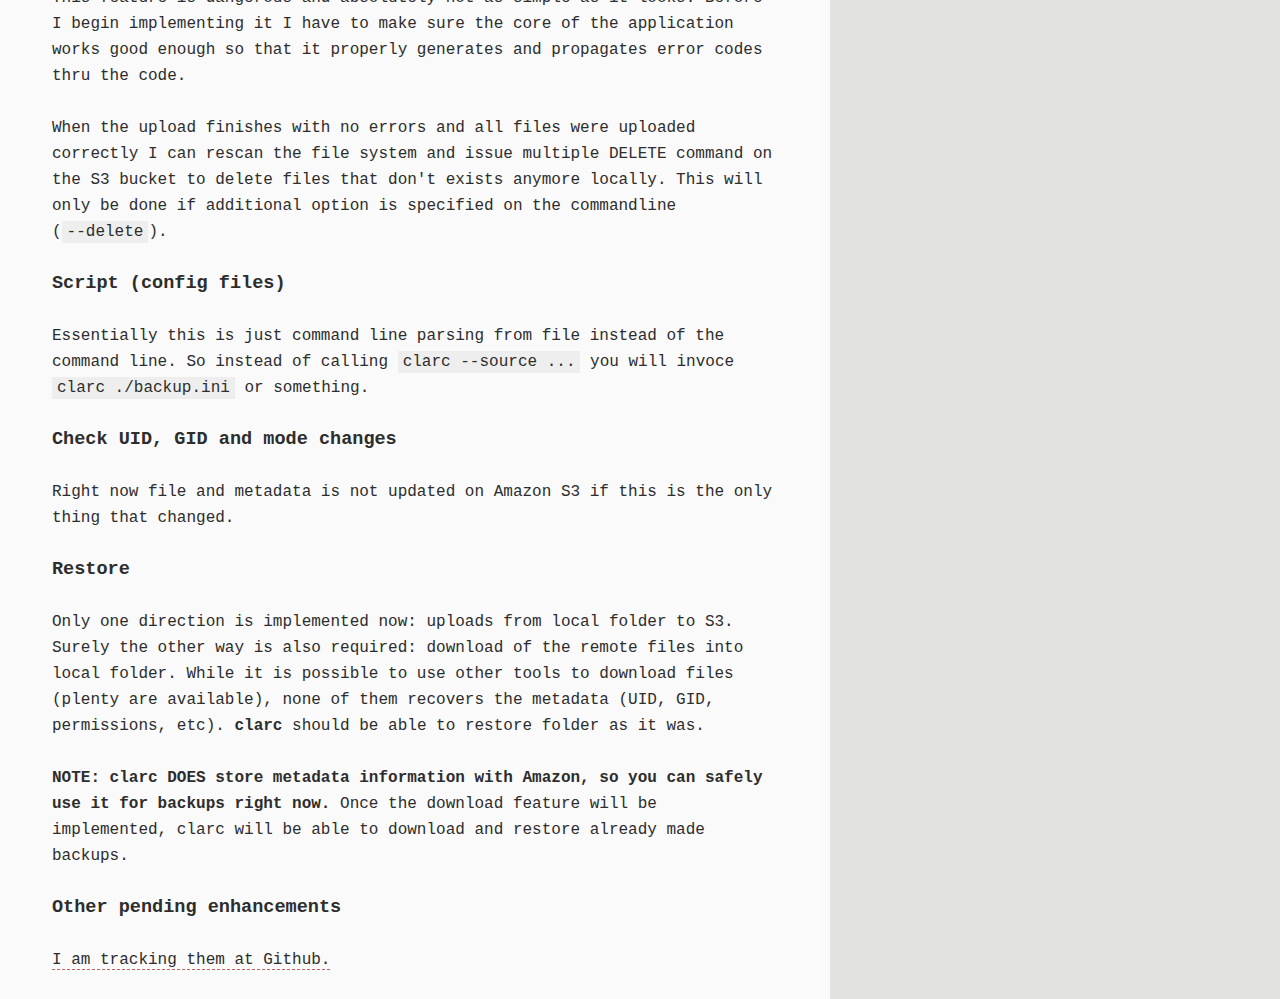
==== commit e1f0c14c: "updated" ====
--- a/index.html
+++ b/index.html
@@ -24,8 +24,8 @@
 						<li><a href="#manual">manual</a></li>
 						<li><a href="#downloads">downloads</a></li>
 						<li><a href="#faq">faq</a></li>
-						<li><a href="#build">build</a></li>
 						<li><a href="#todo">todo</a></li>
+						<li><a href="build.html">build</a></li>
 					</ul>
 				</nav>
 			</div><!-- unit-inner -->
@@ -46,10 +46,9 @@
 <div>
 	<div class="features">
 		<ul class="features">
+			<li>Great for backup and S3&#160;website deployment</li>
 			<li>Multithreaded</li>
-			<li>Consistent</li>
 			<li>Linux and OS&nbsp;X support</li>
-			<li>Made with love</li>
 		</ul>
 	</div>
 
@@ -133,27 +132,90 @@
 	The file is updated in local meta database <b>only</b> after it is successfully uploaded and Amazon S3 returned MD5 checksum (which is also stored, of course).
 </p>
 
-<h3>Command-line options</h3>
-
-<dt>
+<h3>Path options</h3>
+
+<dl>
+
 	<dt>--source <span class="argument">&lt;path&gt;</span> <span class="mandatory">*</span></dt>
 	<dd>Actual absolute path to folder being uploaded.</dd>
+
+	<dt>--exclude <span class="argument">&lt;pattern&gt;</span></dt>
+	<dd>Ignore certain files/folders according to the Regular Expression pattern. Example:
+
+<pre>clarc --upload <span class="codeBackslash">\</span>
+      --accessKeyId UKIOIZZADUGFFDD7SFVF  <span class="codeBackslash">\</span>
+      --secretAccessKey sDFGsvSVsd5S47hbBFfGfa634CbAs0Q4V547bGGa  <span class="codeBackslash">\</span>
+      --source <span class="paramSource">/home/egor/Music/</span> <span class="codeBackslash">\</span>
+      --bucket <span class="paramDest">music.egorfine.com</span> <span class="codeBackslash">\</span>
+      --exclude <span class="paramExclude">.+\.m4a$</span> --exclude <span class="paramExclude">.+\.m4v$</span> <span class="codeBackslash">\</span>
+      --exclude <span class="paramExclude">\/Justin\ Bieber\/.+$</span></pre>
+
+      This will upload everything but m4v &amp; m4a files as well as skip a folder with garbage. You can specify more than a single <code>--exclude</code> parameter. <br/><br/>
+      See <a href="http://code.google.com/p/re2/wiki/Syntax">Google re2 syntax</a> page for details on the possible regular expressions.
+	</dd>
+
+	<dt>--excludeFromFile <span class="argument">&lt;file name&gt;</span></dt>
+	<dd>The same as <code>--exclude</code> but will read a list of exclude patterns from file instead of the command-line argument. The patterns in file must be newline-separated.</dd>
+</dl>
+
+<h3>Amazon S3 options</h3>
+
+<dl>
 	<dt>--accessKeyId <span class="argument">&lt;string&gt;</span>, --secretAccessKey <span class="argument">&lt;string&gt;</span> <span class="mandatory">*</span></dt>
 	<dd>Amazon S3 Access Credentials. Get them <a href="https://portal.aws.amazon.com/gp/aws/securityCredentials">here</a>. 
+
 	<dt>--bucket <span class="argument">&lt;string&gt;</span> <span class="mandatory">*</span></dt>
 	<dd>Name of the Amazon S3 bucket to store your files. Must exists. (Yes, I will later implement creation on demand.)</dd>
+
 	<dt>--endPoint <span class="argument">&lt;string&gt;</span> <span class="mandatory">*</span></dt>
 	<dd>Amazon S3 Endpoint. Specify rubbish to get the list of available endpoints 
 		or simply use the default one, which is suitable for all regions.</dd>
+
 	<dt>--rrs</dt>
 	<dd>Use <a href="http://aws.amazon.com/s3/faqs/#What_is_RRS">Reduced Redundancy Storage</a> instead of the Standard Storage.</dd>
+
 	<dt>--public</dt>
 	<dd>Make all uploaded files publicly accessible on Amazon S3. By default all files are private.</dd>
-	<dt>--databasePath <span class="argument">&lt;path&gt;</span></dt>
+	<dt>--skipSsl</dt>
+	<dd>Do not use SSL when connecting to S3. Useful if you are connecting within AWS.</dd> 
+</dl>
+
+<h3>Display options</h3>
+
+<dl>
+	<dt>--progress</dt>
+	<dd>Show progress indicator for meta update and uploads.</dd>
+
+	<dt>--logLevel <span class="argument">&lt;int&gt;</span></dt>
+	<dd>Set stdout log level. 
+
+		Possible values are: 
+		<ol style="padding-left: 2em">
+			<li>only fatals;</li>
+			<li>+errors;</li>
+			<li>+warnings;</li>
+			<li>+info;</li>
+			<li>debug.</li>
+		</ol>
+
+	Default is 2 (fatals and errors). 
+	</dd>
+</dl>
+
+<h3>Metadata storage options</h3>
+
+<dl>
+	<dt>--dbPath <span class="argument">&lt;path&gt;</span></dt>
 	<dd>Absolute path to local database file instead of the default path. 
 		By default it's the source folder. <b>Note:</b> this argument MUST NOT specify file name.</dd>
-	<dt>--databaseFilename <span class="argument">&lt;file name&gt;</span></dt>
+
+	<dt>--dbFilename <span class="argument">&lt;file name&gt;</span></dt>
 	<dd>File name for the database. By default it's <code>.files.sqlite3</code>.
+</dl>
+
+<h3>Misc options</h3>
+
+<dl>
 	<dt>--version, --help</dt>
 	<dd>Says something.</dd>
 </dl>
@@ -221,99 +283,13 @@
 -->
 </dl>
 
-<h2 id="build">Install / Build</h2>
-
-<h3>Run on Linux</h3>
-
-<p>
-	<b>clarc</b> is built on <a href="http://en.wikipedia.org/wiki/Grand_Central_Dispatch">Grand Central Dispatch</a> to use all available CPU cores, network bandwidth and disk speed. In order to run <b>clarc</b> binary on Linux you will need the following libraries installed: 
-	<ul>
-		<li>libdispatch</li>
-		<li>libcurl with SSL support</li>
-		<li>libxml2</li>
-	</ul>
-	On a modern Linux distribution (except Fedora) this is all available out of the box
-</p>
-
-<p>To install this libraries on <b>Ubuntu 12</b> run:</p>
-<pre><code>sudo apt-get install libdispatch0</code></pre>
-
-<p>To install this libraries on <b>Debian 6.0.5</b> run:</p>
-<pre><code>sudo apt-get install libcurl3 libdispatch0</code></pre>
-
-<h3>Build on Linux</h3>
-
-<p>
-	To build <b>clarc</b> you need <a href="http://clang.llvm.org/">clang C/C++ compiler</a> as well as library headers. 
-</p>
-
-	<p>
-		To install build dependencies on <b>Ubuntu 12:</b>
-		<pre><code>sudo apt-get install build-essential clang libxml2-dev libsqlite3-dev <span class="codeBackslash">\</span>
-     libcurl4-openssl-dev libdispatch-dev</code></pre>
-	</p>
-
-	<p>
-		To install build dependencies on <b>Debian 6.0.5:</b>
-		<pre><code>sudo apt-get install clang libdispatch-dev gcc make gcc++ <span class="codeBackslash">\</span>
-     libstdc++6-4.4-dev g++ libsqlite3-dev libcurl4-openssl-dev libxml2-dev</code></pre>
-	</p>
-
-	<p>
-		Then simply <code>make</code>. 
-	</p>
-
-<h3>Build on Fedora Linux</h3>
-
-<p>
-	It is incredibly complex as <a href="https://bugzilla.redhat.com/show_bug.cgi?id=824406">clang++ is broken on Fedora 17</a>. The procedure works but it's not for the faint of the heart so I'd suggest you use by prebuild binary. Heck, it's even different for i386 and x86_64 Fedoras! :-(
-</p>
-
-<p>
-	0. Install build dependencies.
-<pre><code>sudo yum install libstdc++-devel libstdc++ gcc gcc-g++ clang <span class="codeBackslash">\</span>
-     clang-devel llvm-libs llvm-devel libcurl-devel libsqlite3x-devel <span class="codeBackslash">\</span>
-     libxml2-devel rpm-build</code></pre>
-</p>
-
-<p>
-	1. Build <code>libdispatch</code> with SRPMS available here: <a href="http://mark.heily.com/node/51/release">http://mark.heily.com/node/51/release</a>. Install the resulting RPMS (you might want to add <code>--nodeps</code>). If <code>libdispatch</code> doesn't build, you might need to move <code>/usr/lib/pkgconfig/*</code> to <code>/usr/share/pkgconfig/</code>.
-</p>
-
-<p>
-	2. Go to <code>clarc/src/</code> and remove all <code style="white-space: nowrap">#include &lt;iostream&gt;</code> and <<code style="white-space: nowrap">#include &lt;unistd.h&gt;</code> from files.  
-</p>
-
-<p>
-	3. In <code>upload.cc</code> add the following right after <code>extern "C" {</code>:
-	<pre><code>unsigned int sleep(unsigned int seconds);</pre></code>
-
-<p>
-	4. <code>make</code>
-</p>
-
-<h3>Build on OS X</h3>
-
-<p>OS X has GCD and clang available by default, but you must have Xcode (or Xcode command-line tools) installed. </p>
-
-<p>However SQLite3 is better to be rebuilt with threads support. Download the <a href="http://www.sqlite.org/download.html">latest SQLite source code</a> (pick the second link, the tar.gz). Unpack it, then run: 
-
-<pre><code>./configure --enable-threadsafe
-make</code></pre>
-	</p>
-
-<p>After it's done, copy <code>.libs/sqlite.a</code> into <code>clarc/</code> source code folder.</p>
-
-	<p>
-		Then simply <code>make</code>. 
-	</p>
 
 <h2 id="todo">TODO</h2>
 
 <h3>Client-side encryption</h3> 
 
 <p>
-	As much as I trust Amazon I don't trust myself securely storing keys and someone else stealing my data. Therefor <b>clarc</b>  must 
+	As much as I trust Amazon I don't trust myself securely storing keys and someone else stealing my data. Therefore <b>clarc</b>  must 
 	(optionally of course) encrypt files before they are uploaded to Amazon S3.
 </p>
 
@@ -335,13 +311,6 @@
 
 <p>
 	Essentially this is just command line parsing from file instead of the command line. So instead of calling <code>clarc --source ...</code> you will invoce <code>clarc ./backup.ini</code> or something.
-</p>
-
-<h3>Exclude and include patterns</h3> 
-
-<p>
-	No you don't need to upload the whole <code>.git/</code> folder or <code>.DS_Store</code> in every place to the S3 bucket.
-	There will be two commands, <code>--exclude</code> and <code>--include</code> that will accept multiple regexps. 
 </p>
 
 <h3>Check UID, GID and mode changes</h3>
--- a/style.css
+++ b/style.css
@@ -713,6 +713,7 @@
   margin-right: 0;
 }
 .unit-article p code,
+.unit-article dd code,
 .unit-article li code {
   padding: 2px 5px;
   white-space: nowrap;
@@ -1487,6 +1488,11 @@
   white-space: nowrap;
 }
 
+.paramExclude {
+  color: #FFFF00;
+  white-space: nowrap;
+}
+
 .codeBackslash {
   color: #777;
 }
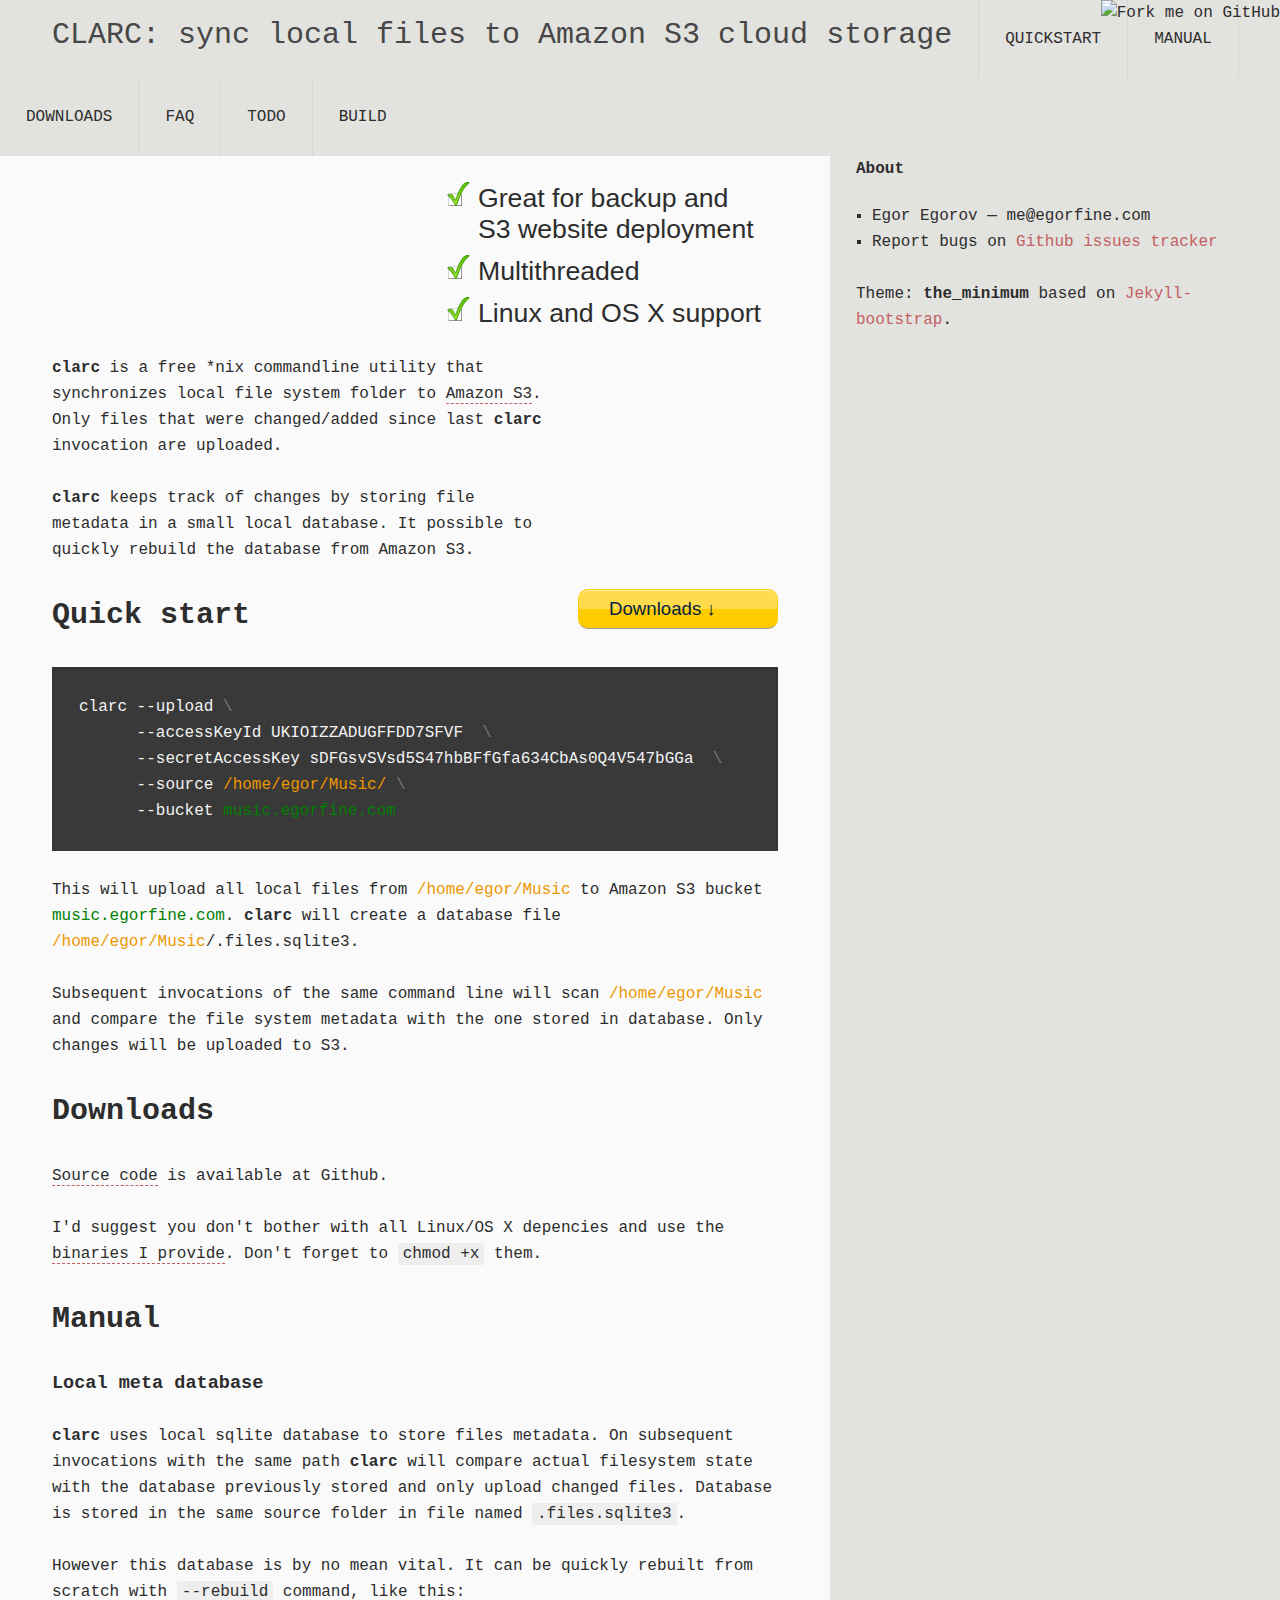
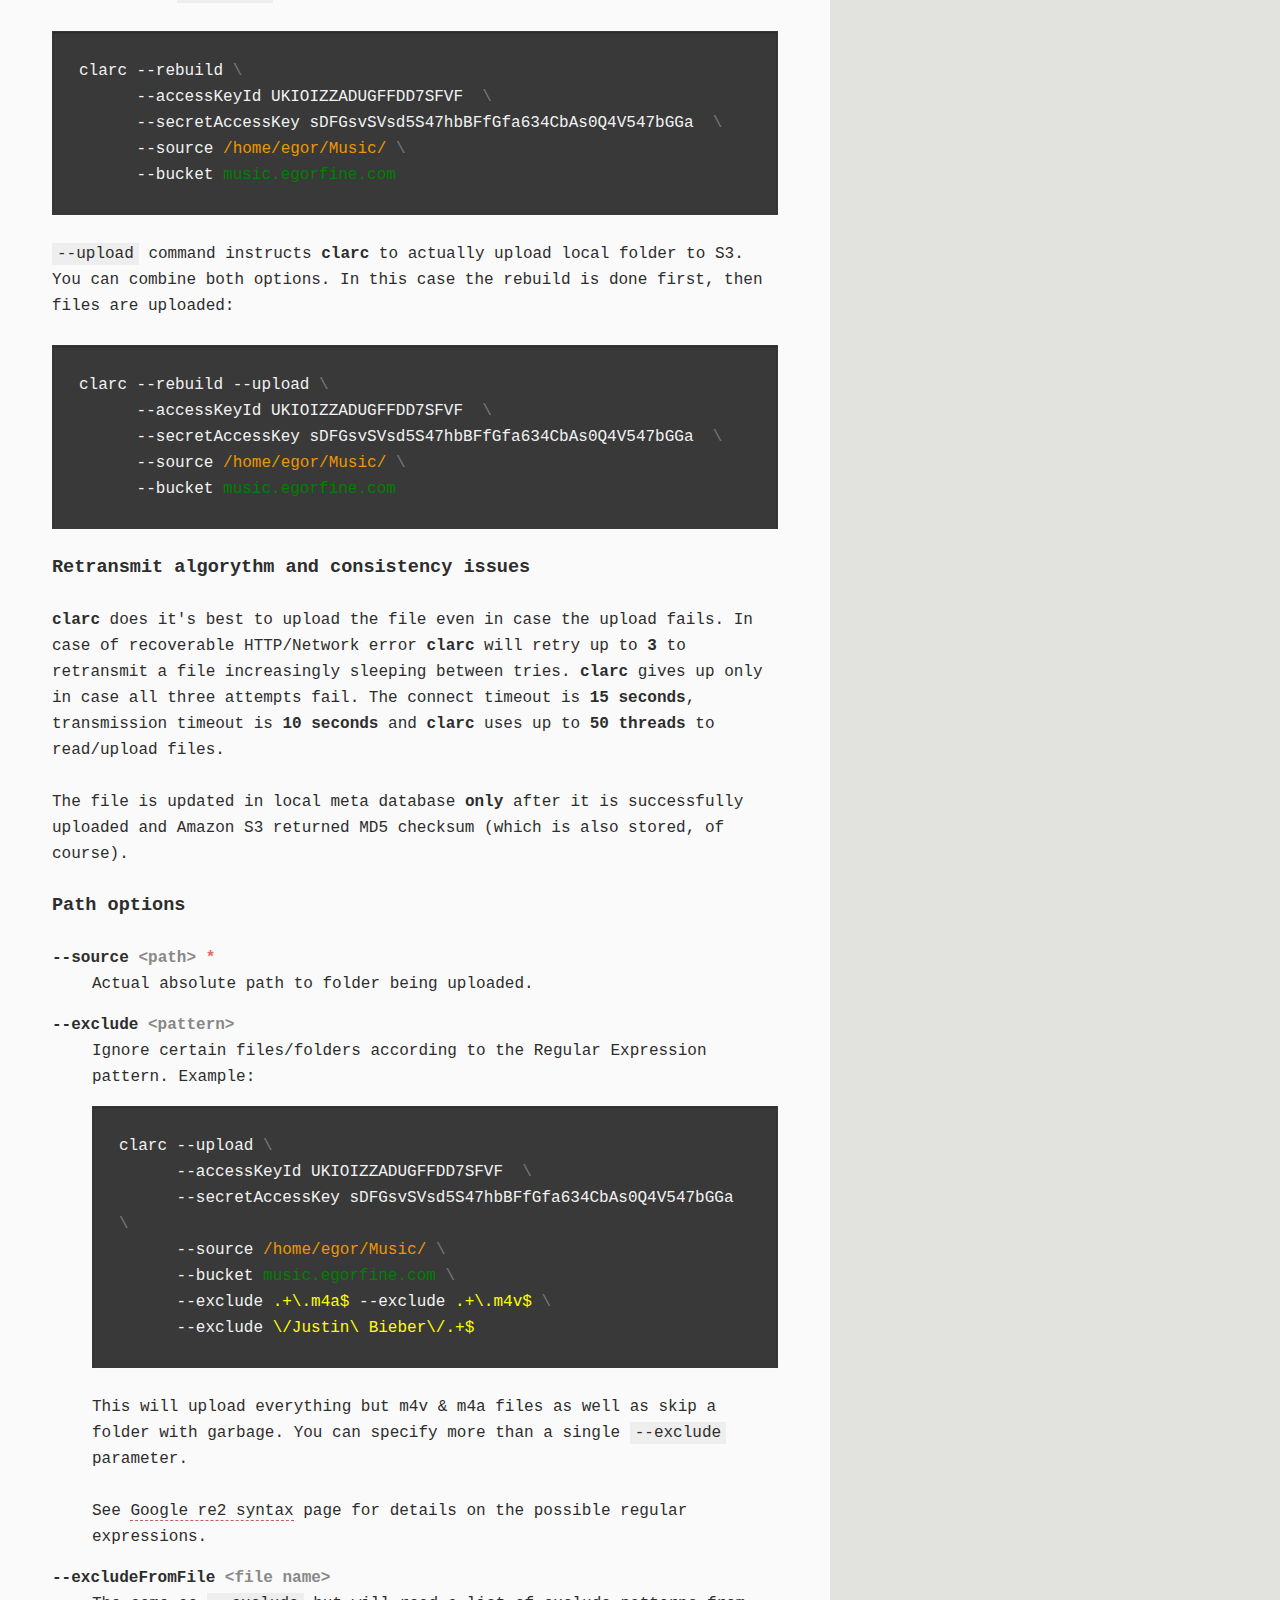
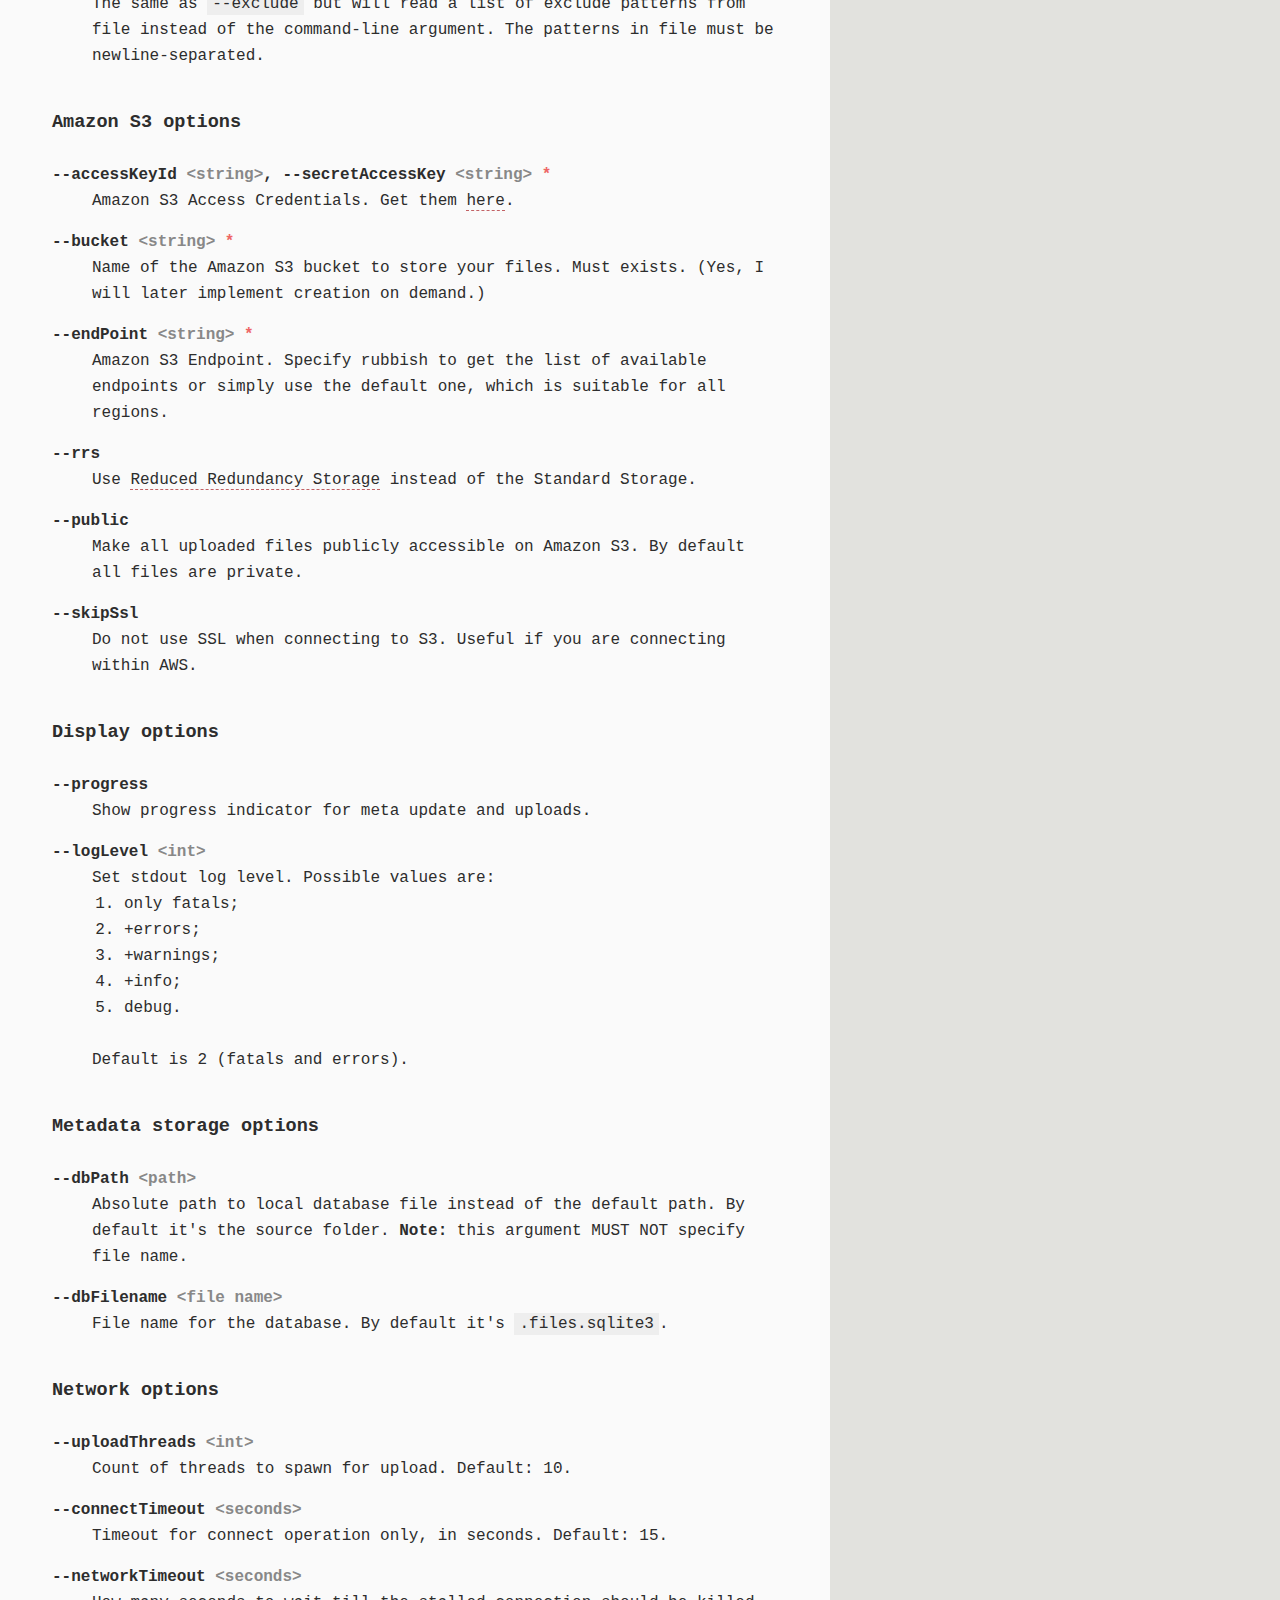
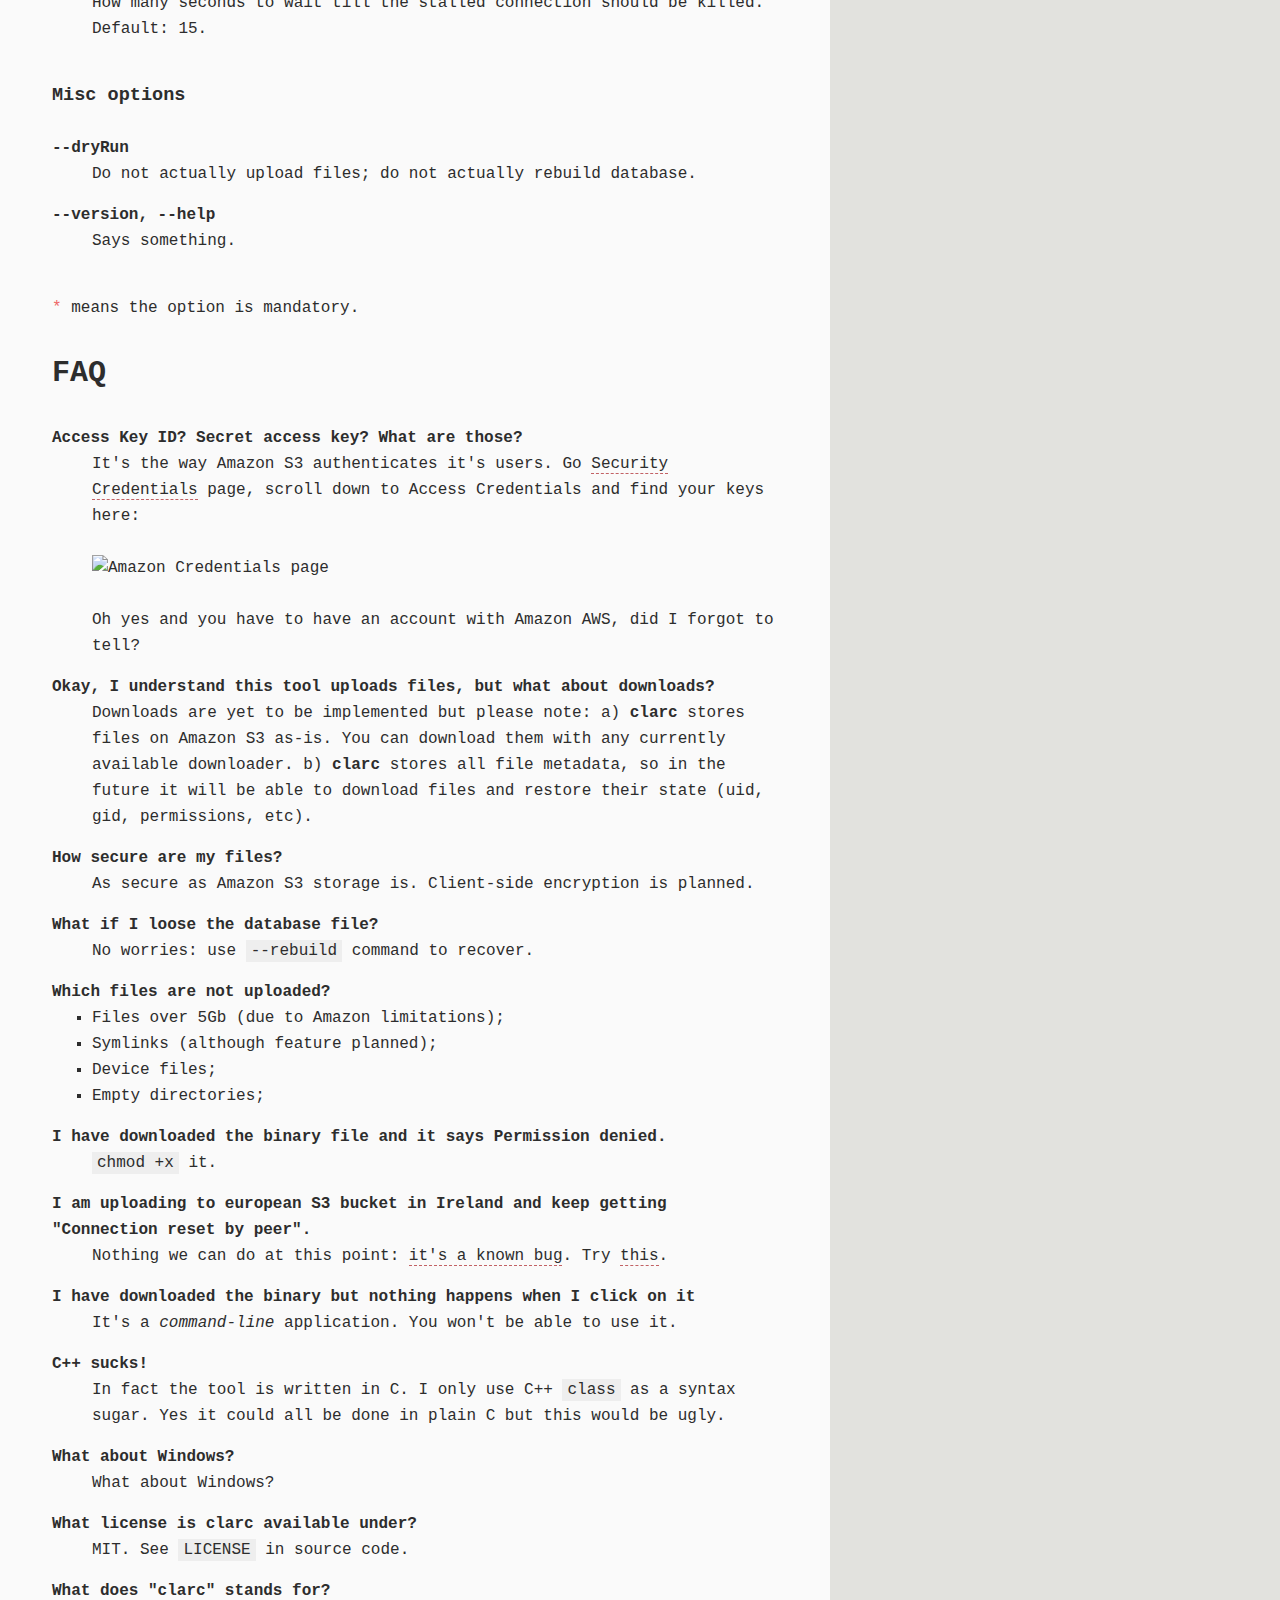
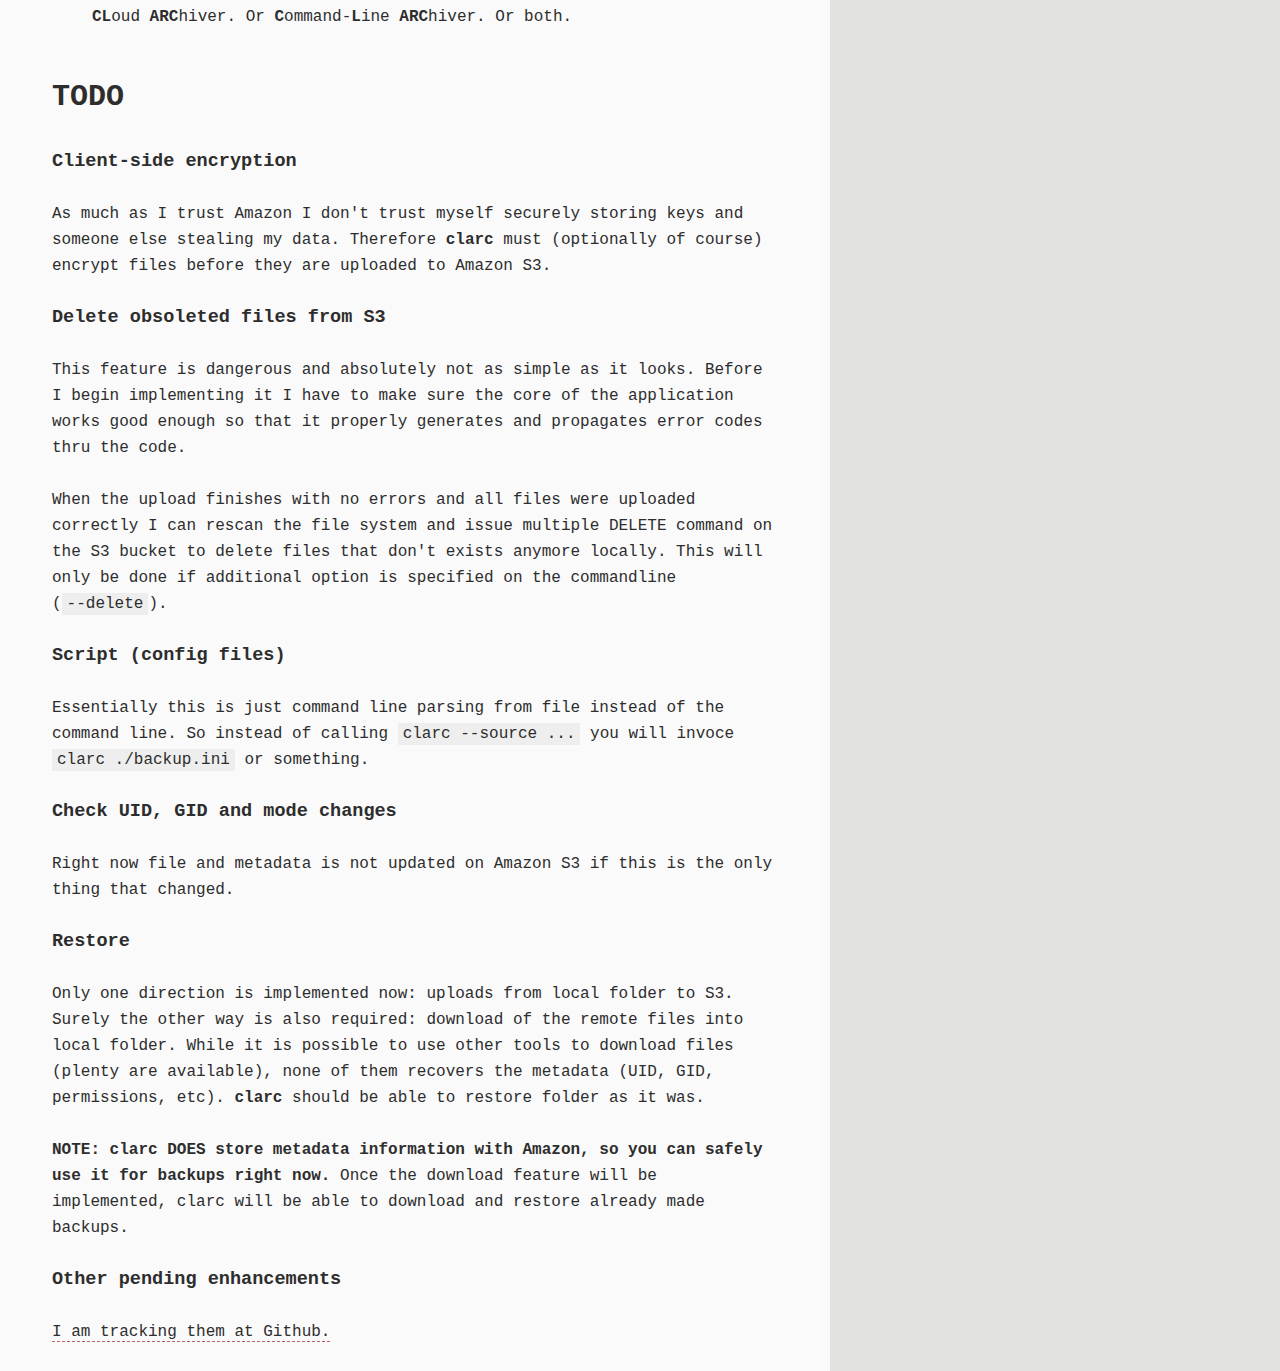
==== commit 44d42c7b: "options explained" ====
--- a/index.html
+++ b/index.html
@@ -213,9 +213,22 @@
 	<dd>File name for the database. By default it's <code>.files.sqlite3</code>.
 </dl>
 
+<h3>Network options</h3>
+
+<dl>
+	<dt>--uploadThreads <span class="argument">&lt;int&gt;</span></dt>
+	<dd>Count of threads to spawn for upload. Default: 10.</dd>
+	<dt>--connectTimeout <span class="argument">&lt;seconds&gt;</span></dt>
+	<dd>Timeout for connect operation only, in seconds. Default: 15.</dd>
+	<dt>--networkTimeout <span class="argument">&lt;seconds&gt;</span></dt>
+	<dd>How many seconds to wait till the stalled connection should be killed. Default: 15.</dd>
+</dl>
+
 <h3>Misc options</h3>
 
 <dl>
+	<dt>--dryRun</dt>
+	<dd>Do not actually upload files; do not actually rebuild database.</dd>
 	<dt>--version, --help</dt>
 	<dd>Says something.</dd>
 </dl>
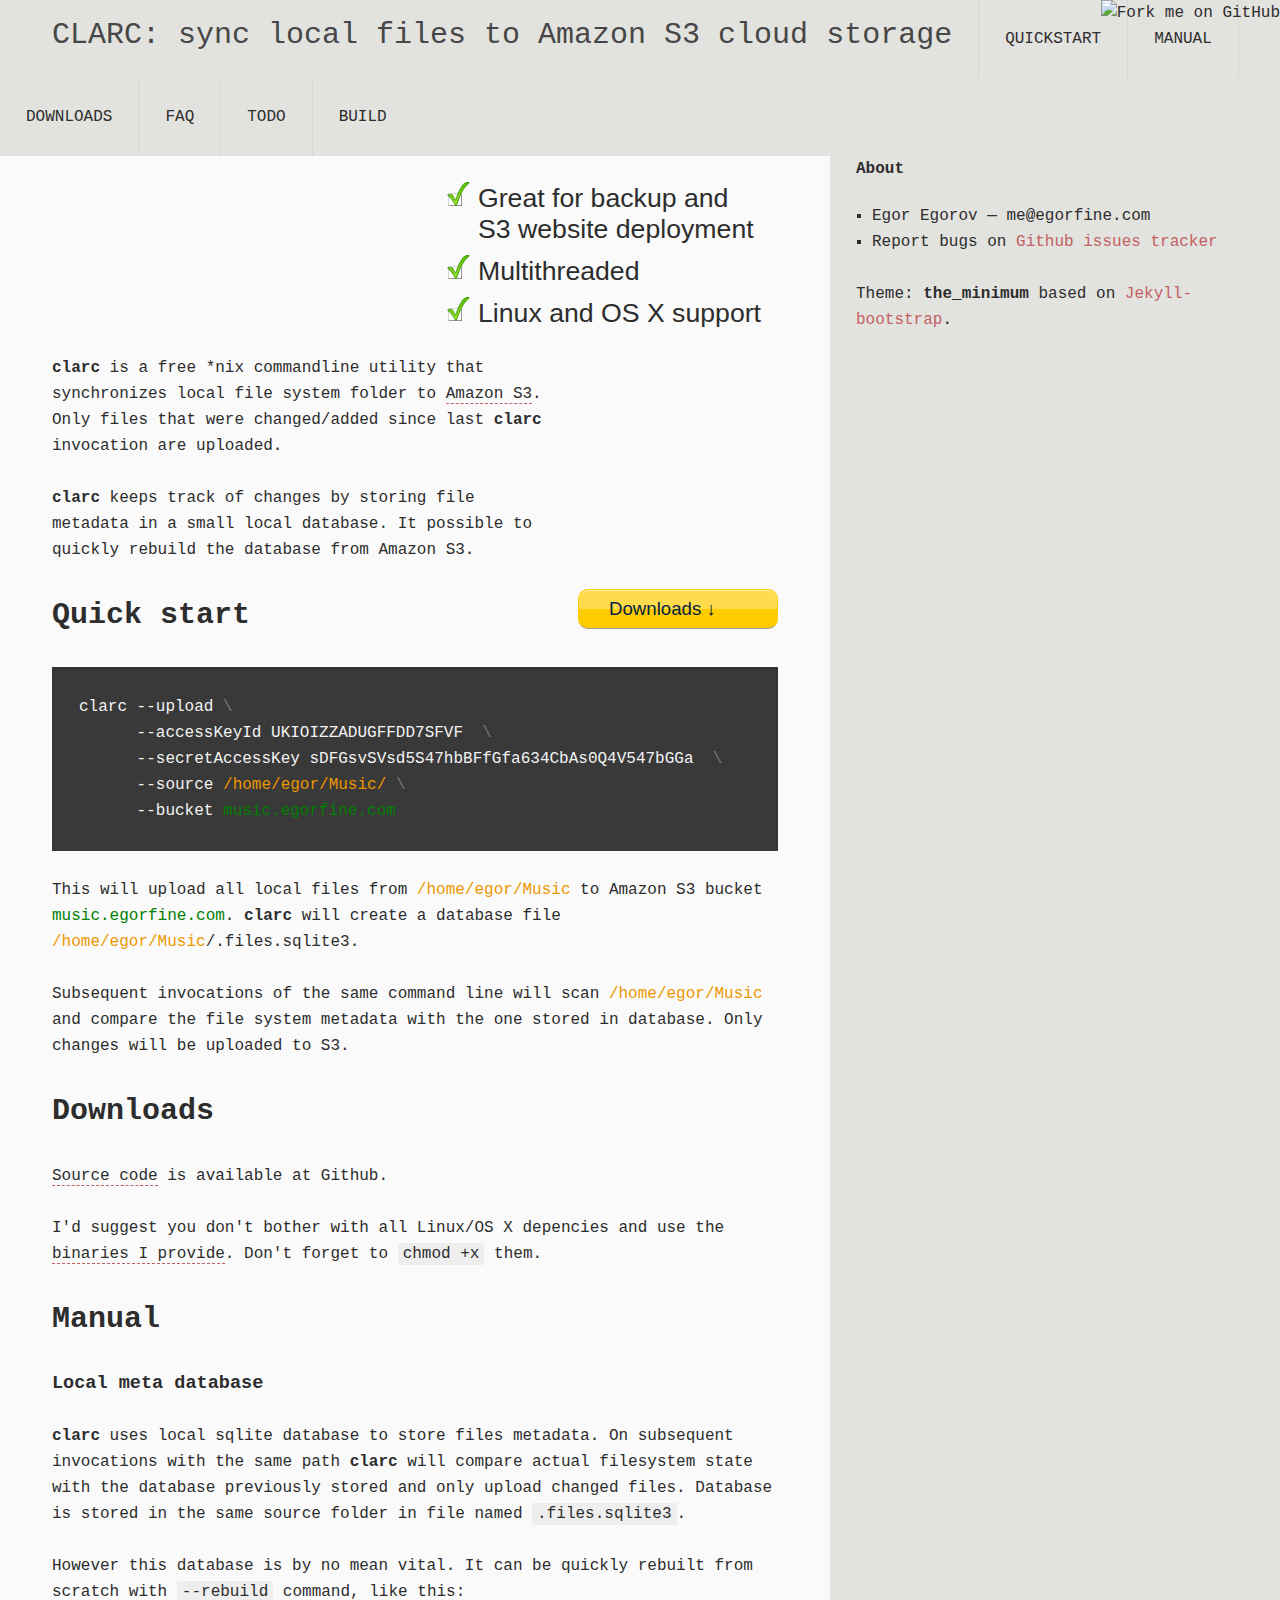
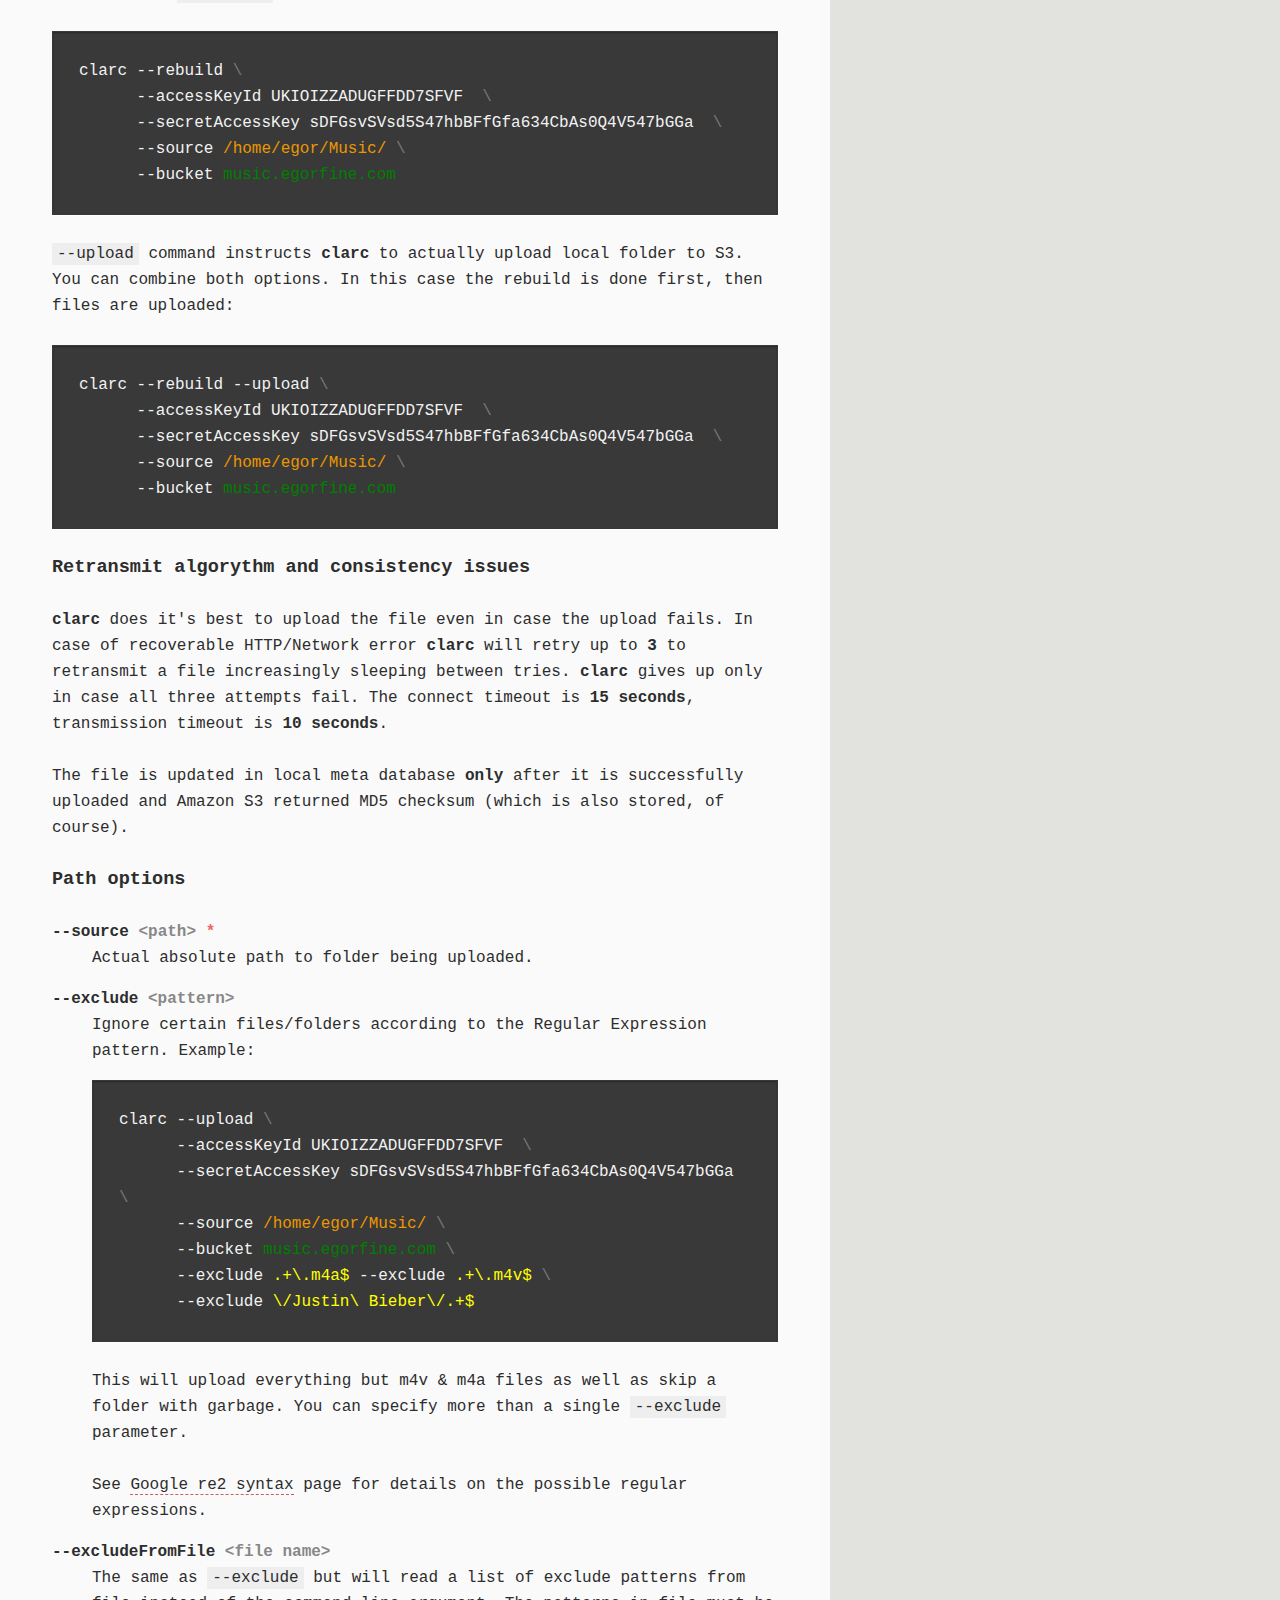
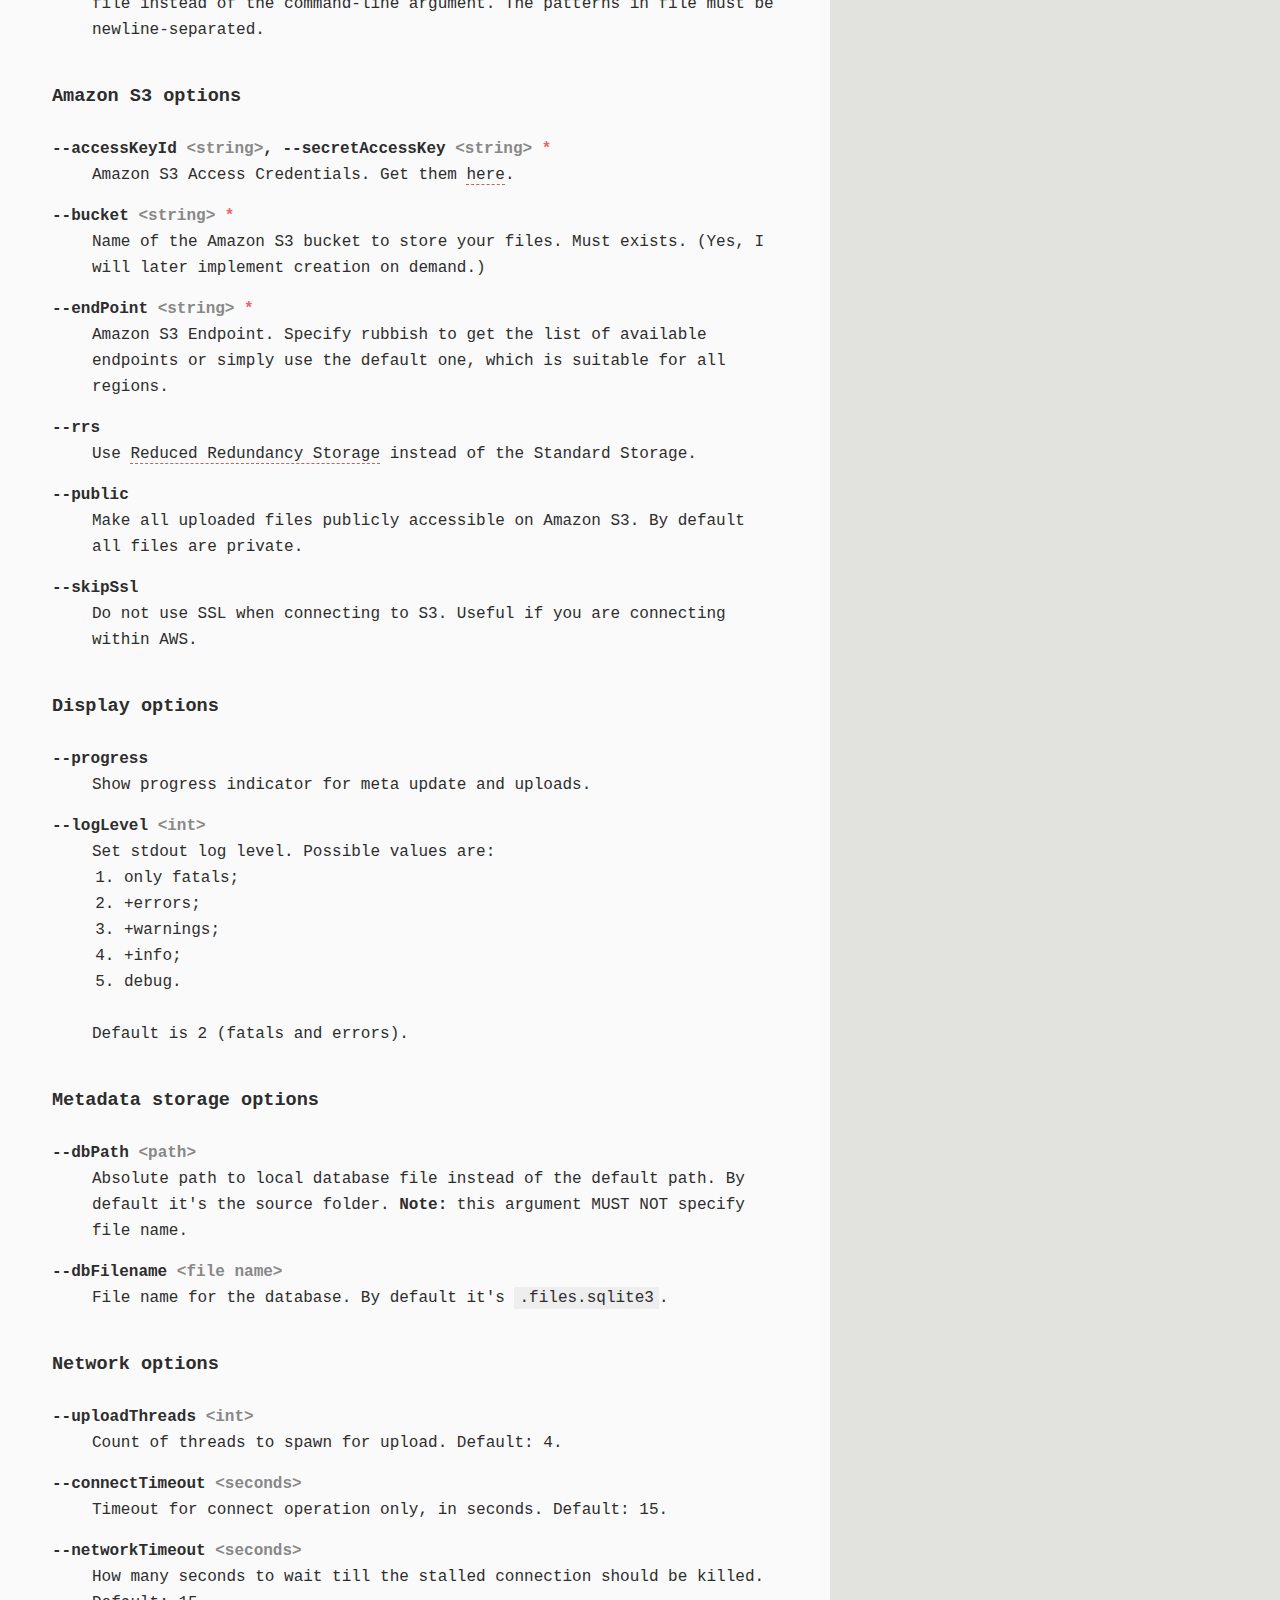
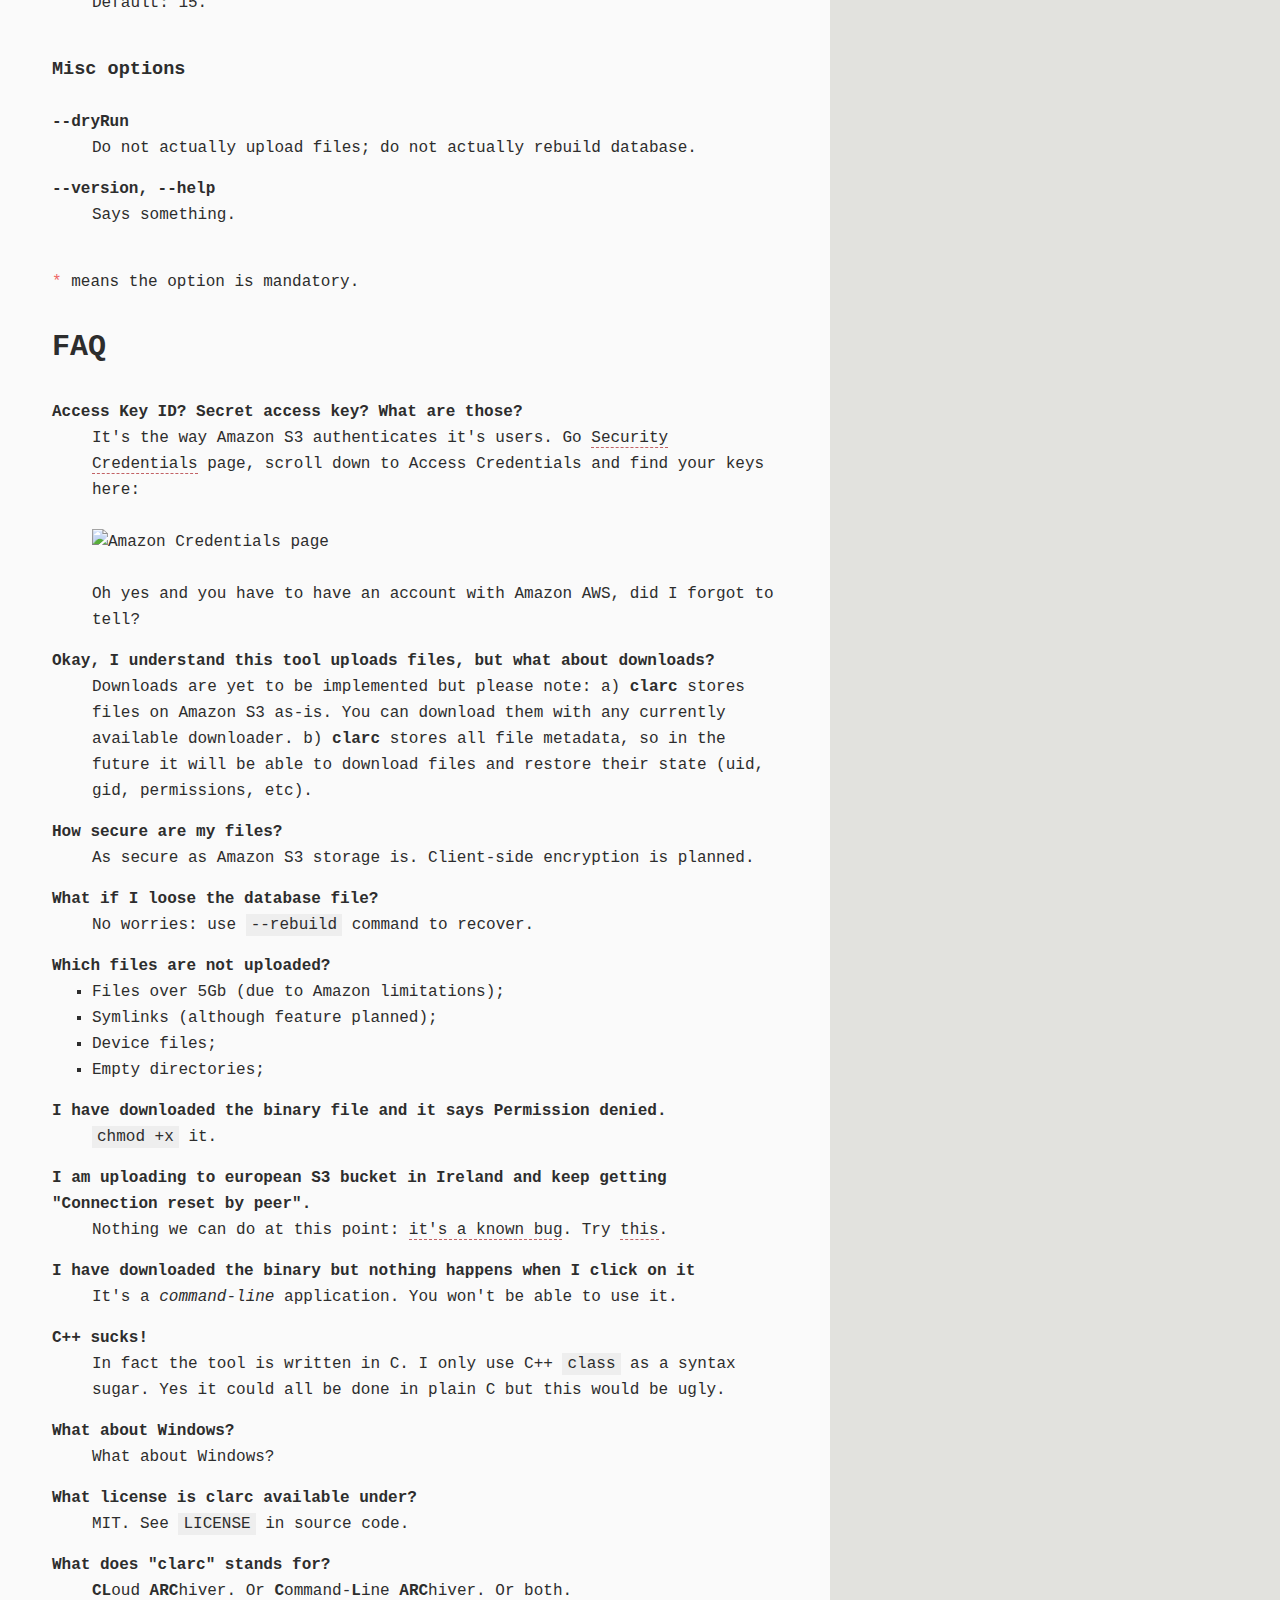
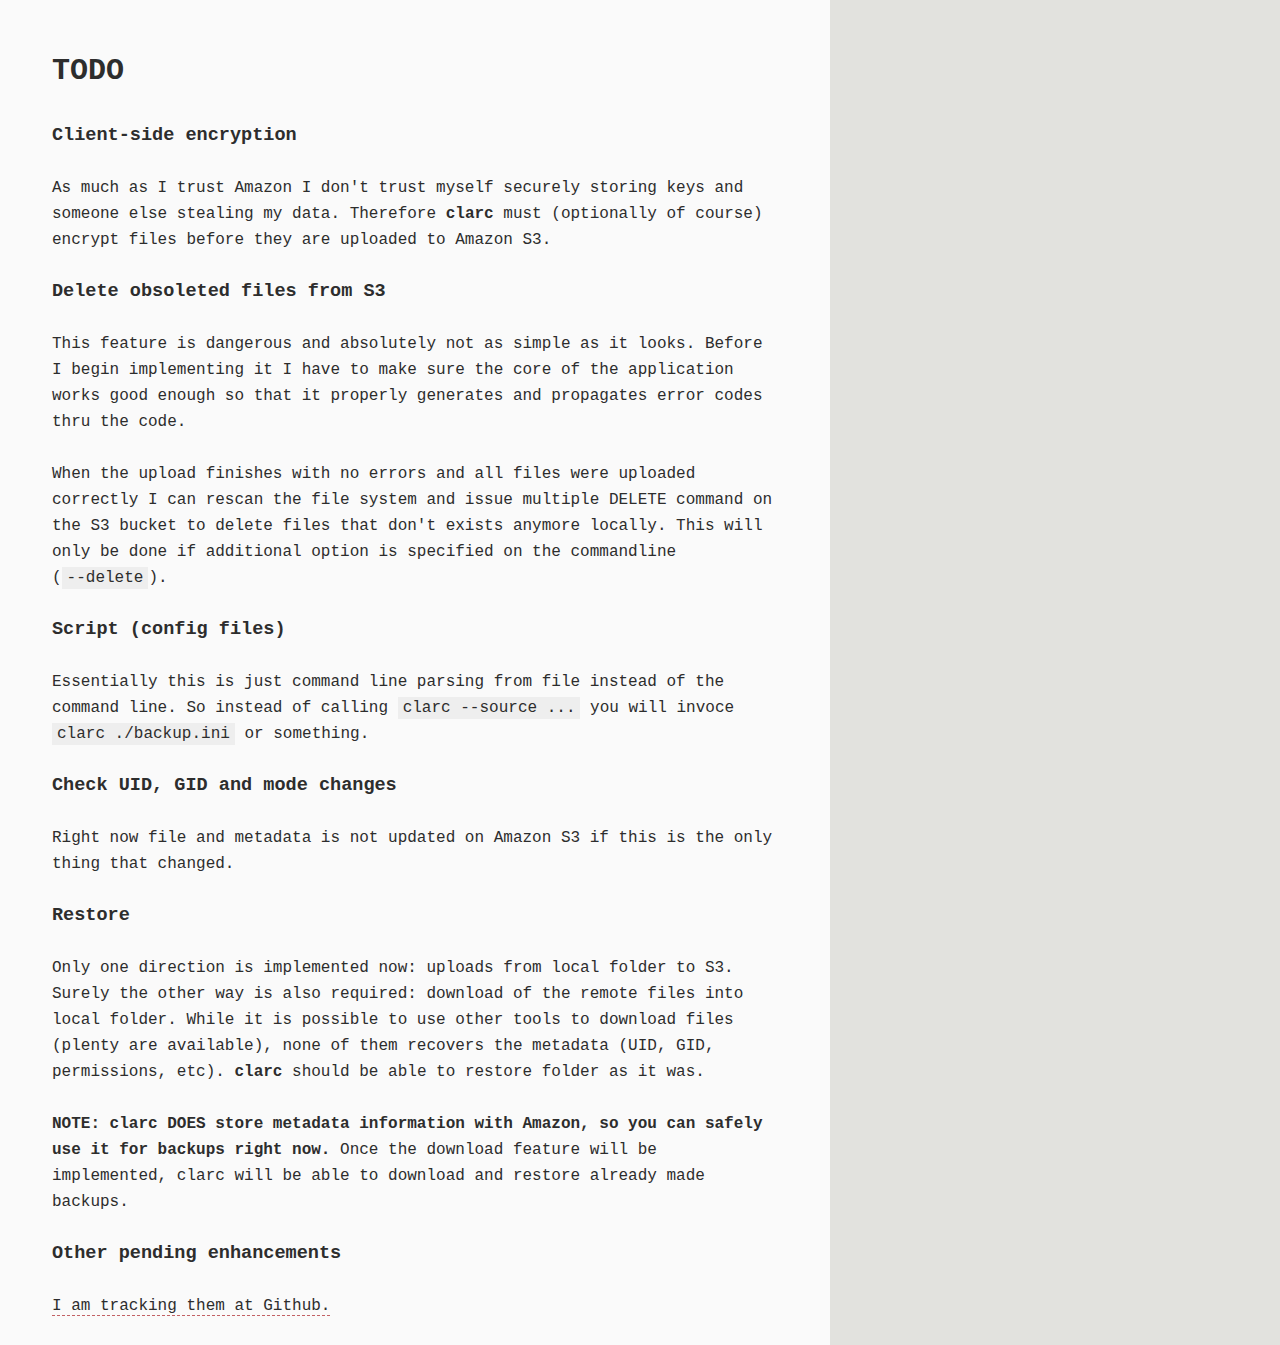
==== commit c7bfa0cc: "updateed" ====
--- a/index.html
+++ b/index.html
@@ -125,7 +125,7 @@
 <h3>Retransmit algorythm and consistency issues</h3>
 
 <p>
-	<b>clarc</b> does it's best to upload the file even in case the upload fails. In case of recoverable HTTP/Network error <b>clarc</b> will retry up to <b>3</b> to retransmit a file increasingly sleeping between tries. <b>clarc</b> gives up only in case all three attempts fail. The connect timeout is <b>15 seconds</b>, transmission timeout is <b>10 seconds</b> and <b>clarc</b> uses up to <b>50 threads</b> to read/upload files.
+	<b>clarc</b> does it's best to upload the file even in case the upload fails. In case of recoverable HTTP/Network error <b>clarc</b> will retry up to <b>3</b> to retransmit a file increasingly sleeping between tries. <b>clarc</b> gives up only in case all three attempts fail. The connect timeout is <b>15 seconds</b>, transmission timeout is <b>10 seconds</b>.
 </p>
 
 <p>
@@ -217,7 +217,7 @@
 
 <dl>
 	<dt>--uploadThreads <span class="argument">&lt;int&gt;</span></dt>
-	<dd>Count of threads to spawn for upload. Default: 10.</dd>
+	<dd>Count of threads to spawn for upload. Default: 4.</dd>
 	<dt>--connectTimeout <span class="argument">&lt;seconds&gt;</span></dt>
 	<dd>Timeout for connect operation only, in seconds. Default: 15.</dd>
 	<dt>--networkTimeout <span class="argument">&lt;seconds&gt;</span></dt>
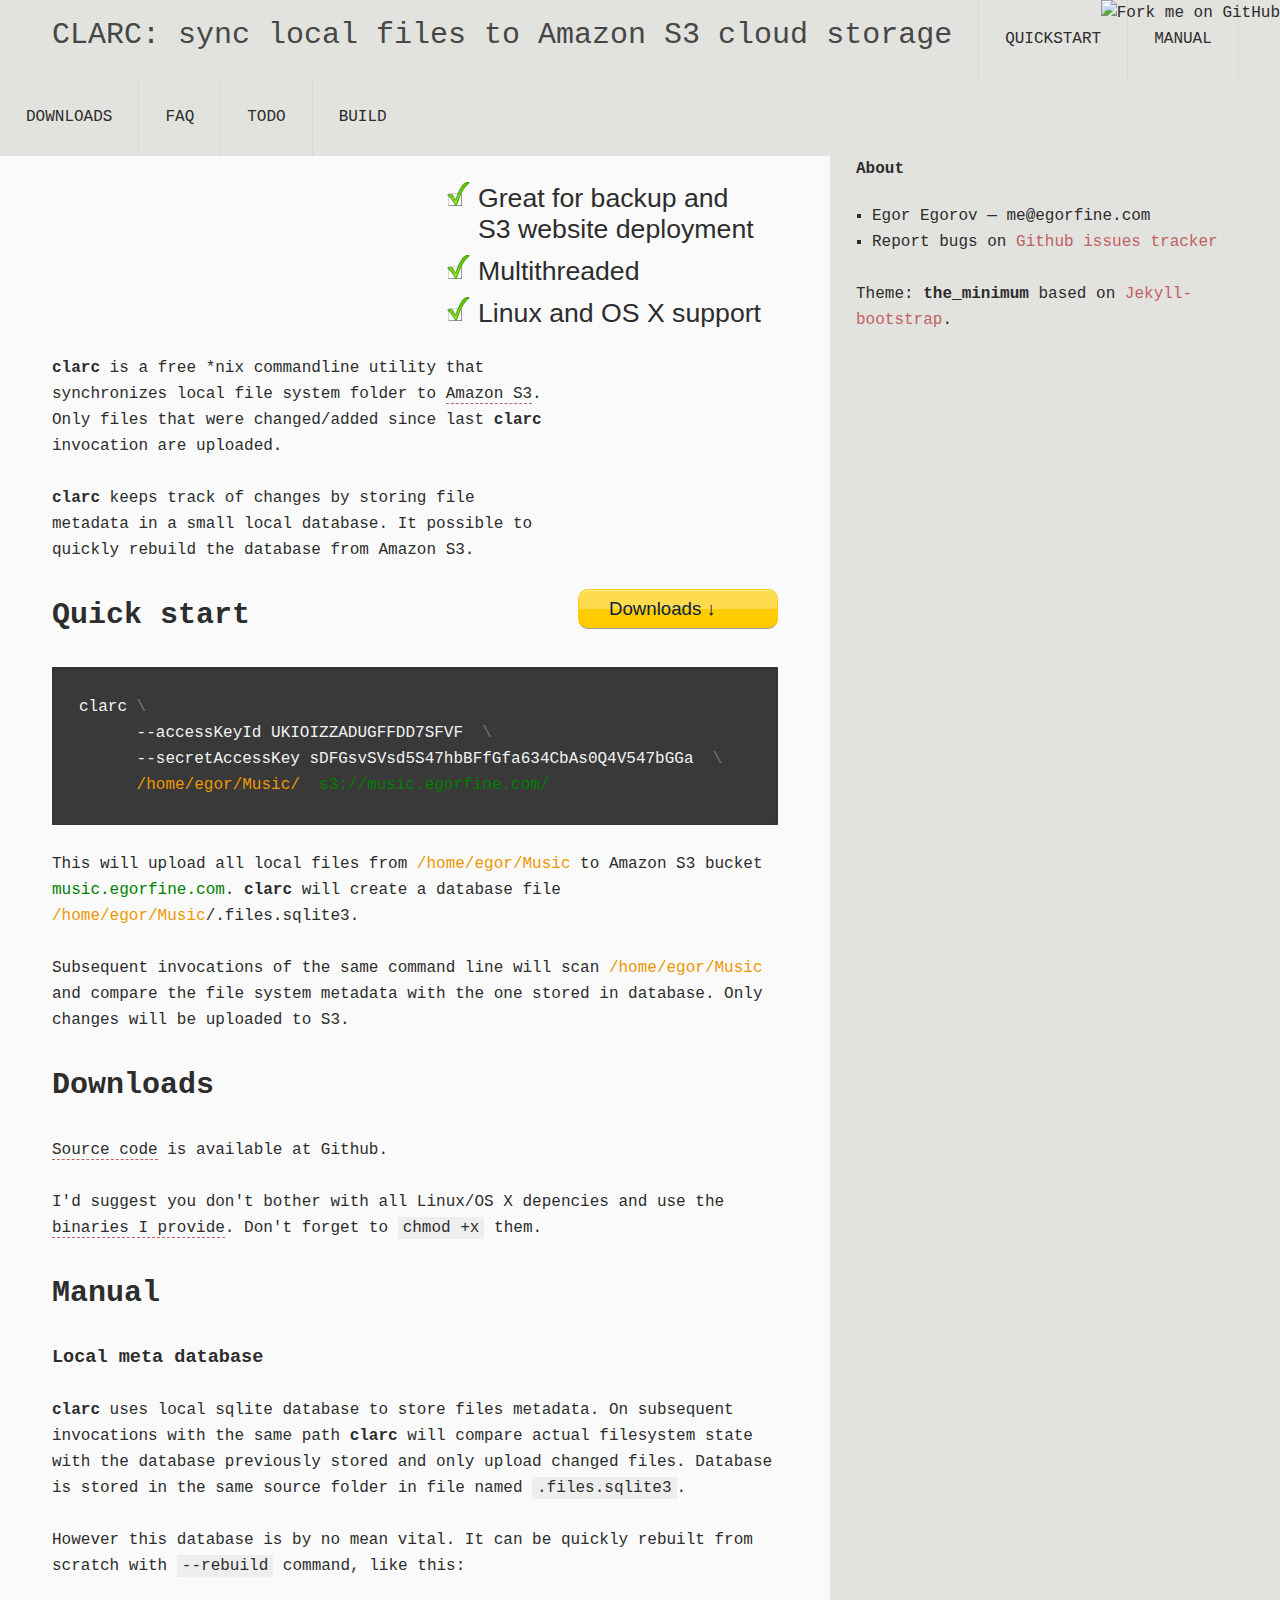
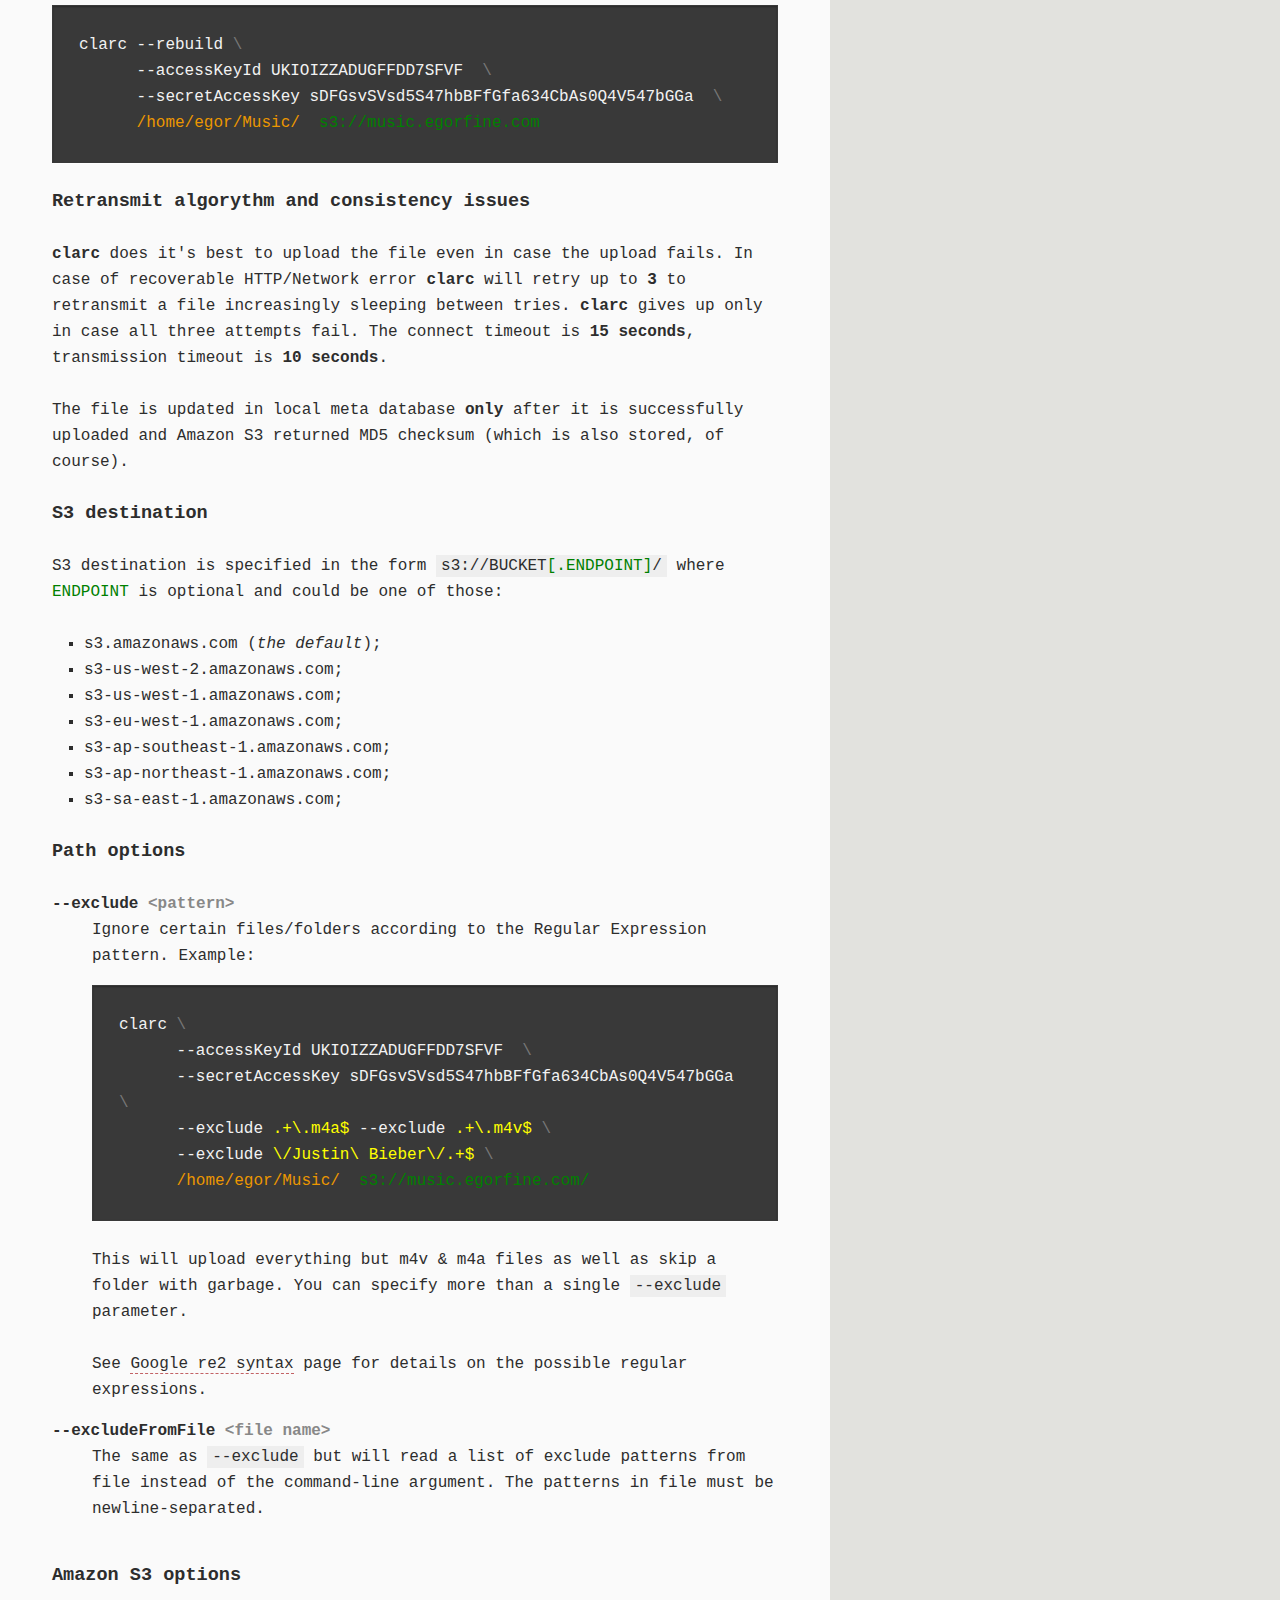
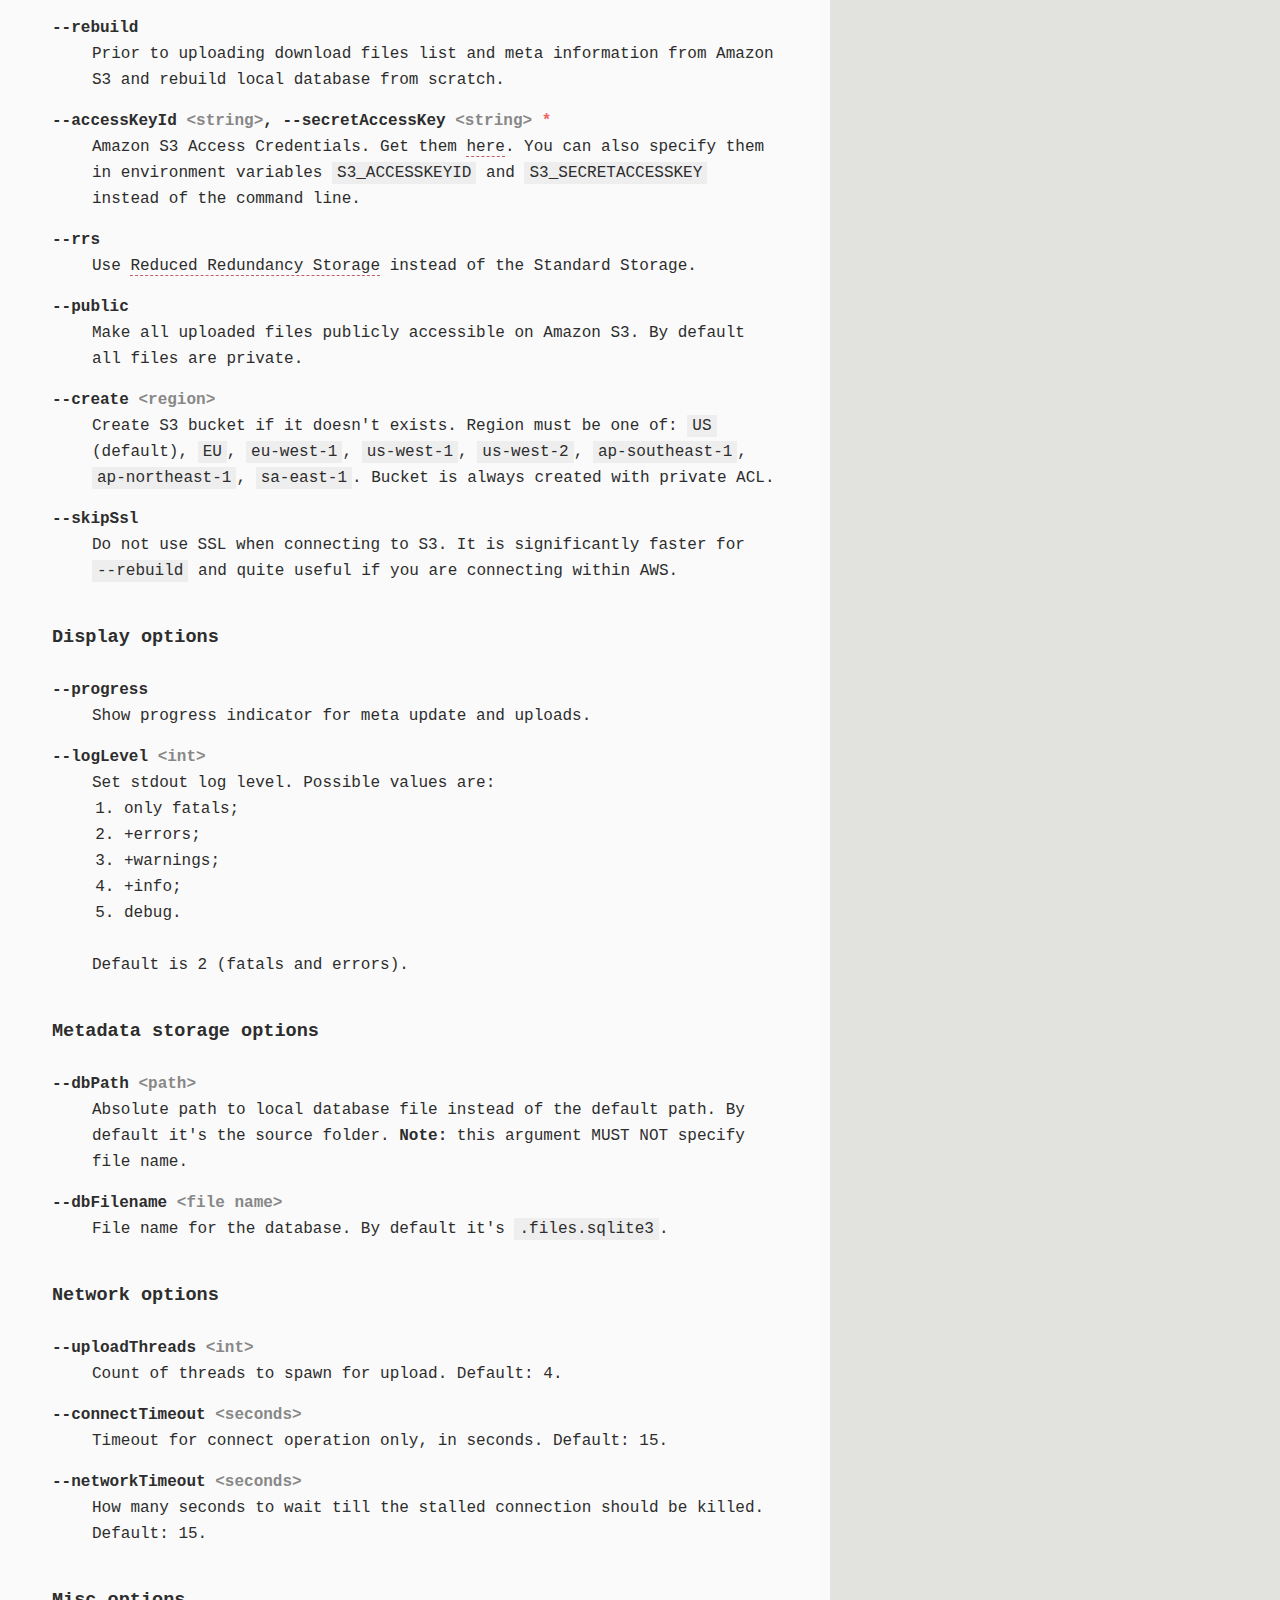
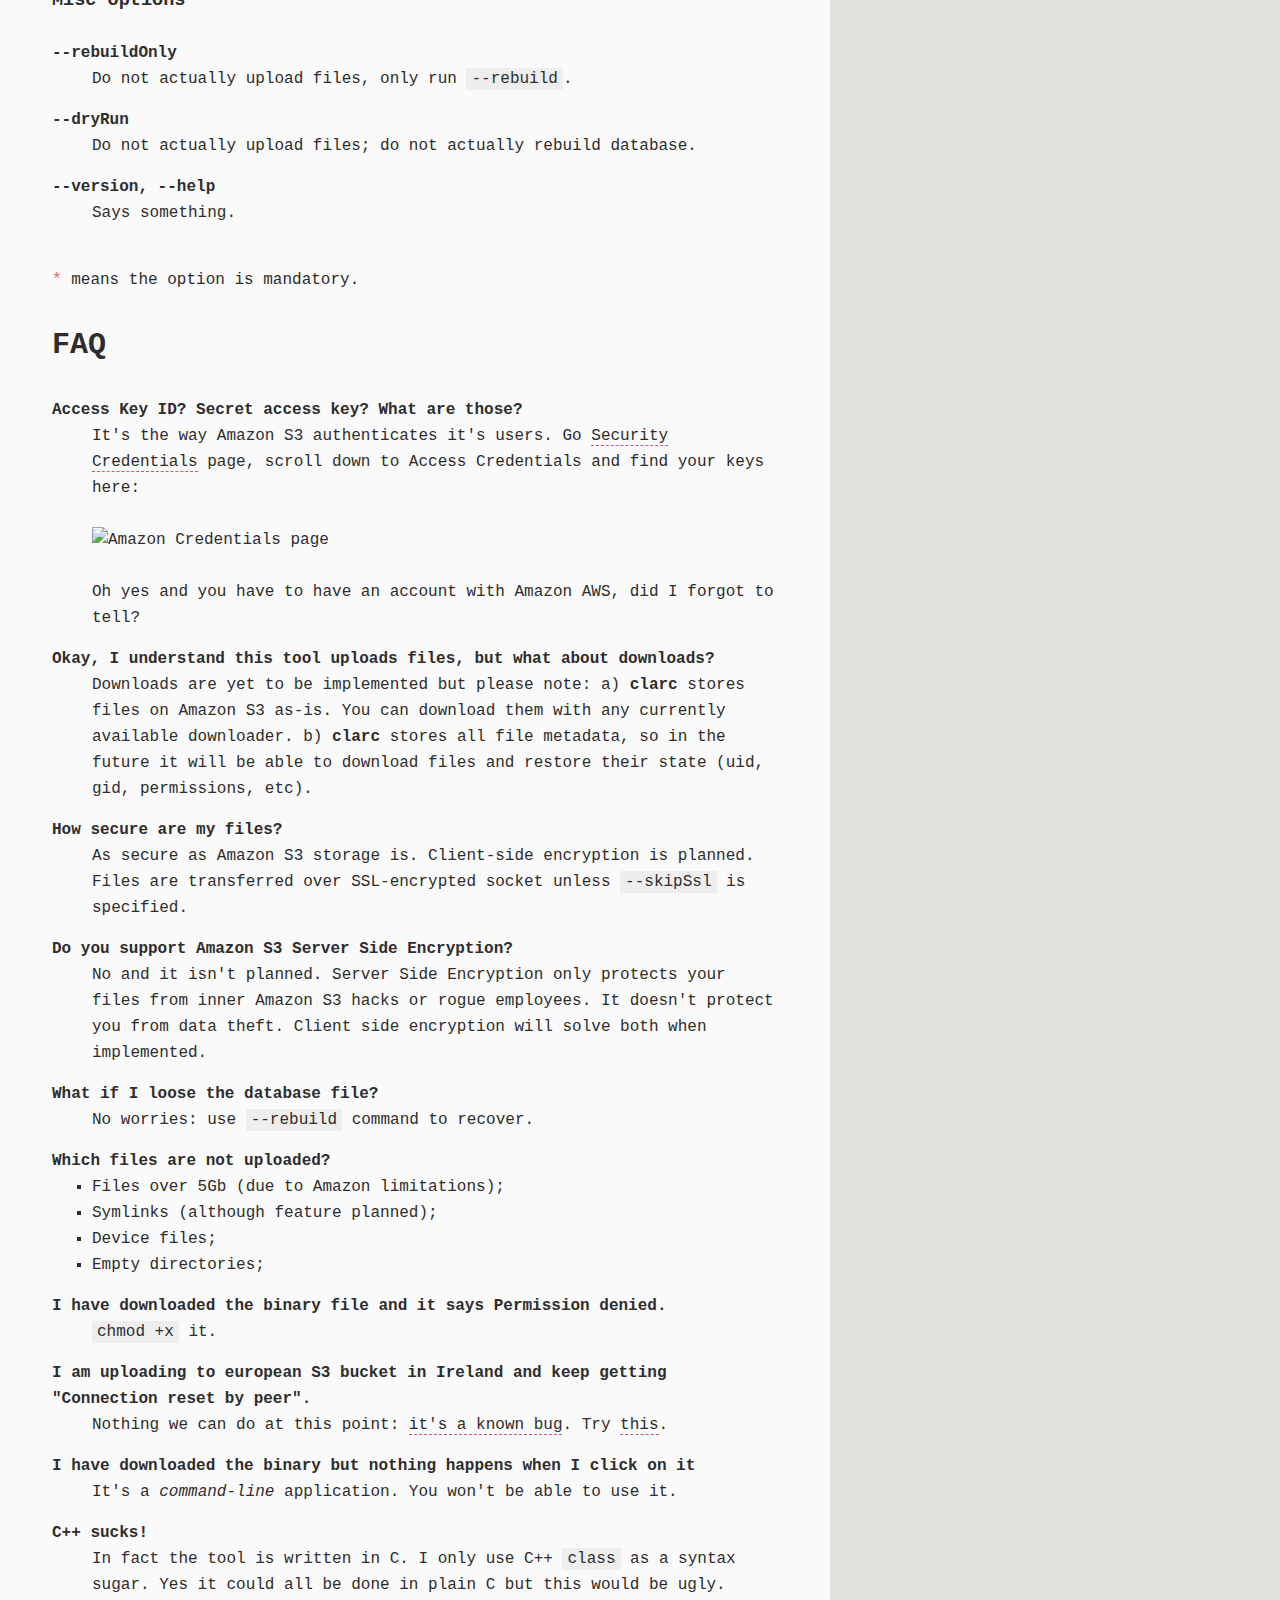
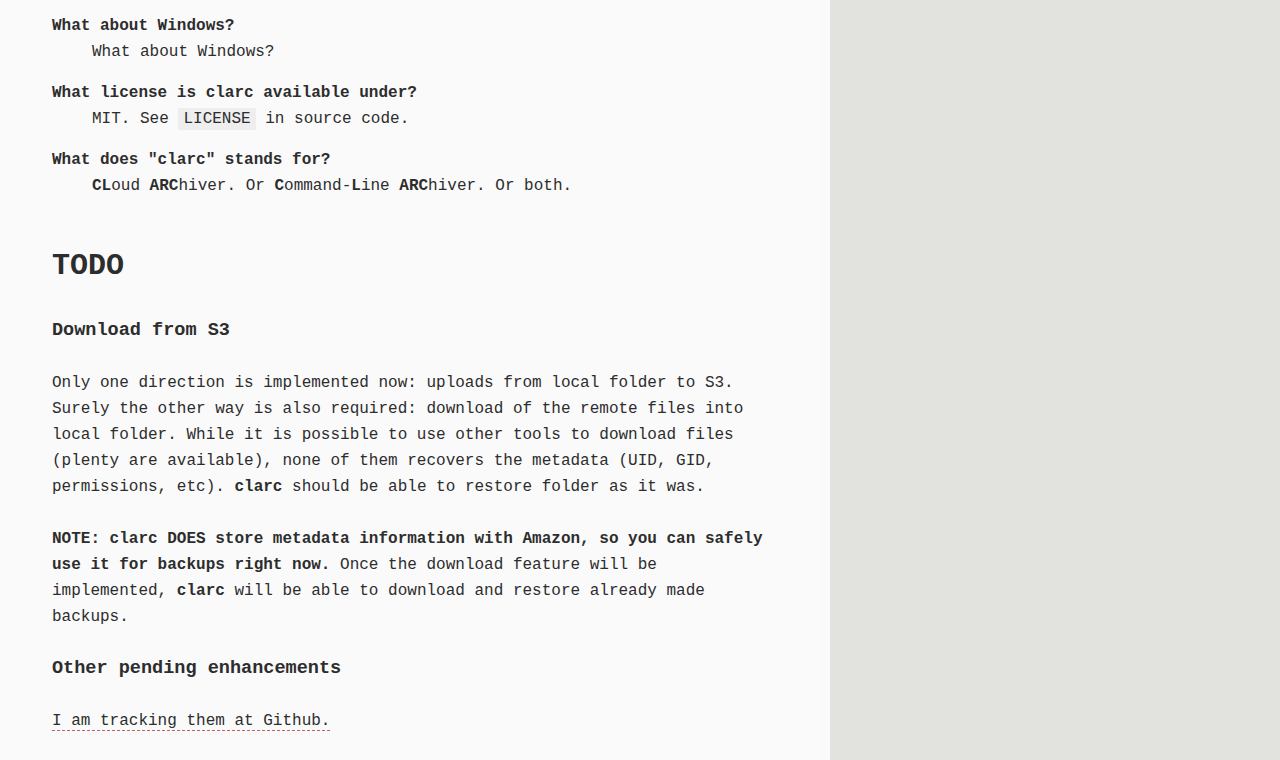
==== commit ff573db2: "moved to github" ====
--- a/index.html
+++ b/index.html
@@ -71,11 +71,10 @@
 	<div style="float: right; width: 200px;"><a class="download" href="#downloads">Downloads &darr;</a></div>
 </h2>
 
-<pre><code>clarc --upload <span class="codeBackslash">\</span>
+<pre><code>clarc <span class="codeBackslash">\</span>
       --accessKeyId UKIOIZZADUGFFDD7SFVF  <span class="codeBackslash">\</span>
       --secretAccessKey sDFGsvSVsd5S47hbBFfGfa634CbAs0Q4V547bGGa  <span class="codeBackslash">\</span>
-      --source <span class="paramSource">/home/egor/Music/</span> <span class="codeBackslash">\</span>
-      --bucket <span class="paramDest">music.egorfine.com</span></code></pre>
+      <span class="paramSource">/home/egor/Music/</span>  <span class="paramDest">s3://music.egorfine.com/</span></code></pre>
 
 <p>
 	This will upload all local files from <span class="paramSource">/home/egor/Music</span> to Amazon S3 bucket <span class="paramDest">music.egorfine.com</span>. <b>clarc</b> will create a database file <span style="white-space: nowrap"><span class="paramSource">/home/egor/Music</span>/.files.sqlite3</span>. 
@@ -108,47 +107,44 @@
 <pre><code>clarc --rebuild <span class="codeBackslash">\</span>
       --accessKeyId UKIOIZZADUGFFDD7SFVF  <span class="codeBackslash">\</span>
       --secretAccessKey sDFGsvSVsd5S47hbBFfGfa634CbAs0Q4V547bGGa  <span class="codeBackslash">\</span>
-      --source <span class="paramSource">/home/egor/Music/</span> <span class="codeBackslash">\</span>
-      --bucket <span class="paramDest">music.egorfine.com</span></code></pre>
-
-
-<p>
-	<code>--upload</code> command instructs <b>clarc</b> to actually upload local folder to S3. You can combine both options. In this case the rebuild is done first, then files are uploaded: 
-</p>
-
-<pre><code>clarc --rebuild --upload <span class="codeBackslash">\</span>
+      <span class="paramSource">/home/egor/Music/</span>  <span class="paramDest">s3://music.egorfine.com</span></code></pre>
+
+<h3>Retransmit algorythm and consistency issues</h3>
+
+<p>
+	<b>clarc</b> does it's best to upload the file even in case the upload fails. In case of recoverable HTTP/Network error <b>clarc</b> will retry up to <b>3</b> to retransmit a file increasingly sleeping between tries. <b>clarc</b> gives up only in case all three attempts fail. The connect timeout is <b>15 seconds</b>, transmission timeout is <b>10 seconds</b>.
+</p>
+
+<p>
+	The file is updated in local meta database <b>only</b> after it is successfully uploaded and Amazon S3 returned MD5 checksum (which is also stored, of course).
+</p>
+
+<h3>S3 destination</h3>
+
+<p>S3 destination is specified in the form <code>s3://BUCKET<span class="paramDest">[.ENDPOINT]</span>/</code> where <span class="paramDest">ENDPOINT</span> is optional and could be one of those: 
+
+	<ul style="padding-left: 2em">
+<li>s3.amazonaws.com (<i>the default</i>);</li>
+<li>s3-us-west-2.amazonaws.com;</li>
+<li>s3-us-west-1.amazonaws.com;</li>
+<li>s3-eu-west-1.amazonaws.com;</li>
+<li>s3-ap-southeast-1.amazonaws.com;</li>
+<li>s3-ap-northeast-1.amazonaws.com;</li>
+<li>s3-sa-east-1.amazonaws.com;</li>
+	</ul>
+
+<h3>Path options</h3>
+
+<dl>
+	<dt>--exclude <span class="argument">&lt;pattern&gt;</span></dt>
+	<dd>Ignore certain files/folders according to the Regular Expression pattern. Example:
+
+<pre>clarc <span class="codeBackslash">\</span>
       --accessKeyId UKIOIZZADUGFFDD7SFVF  <span class="codeBackslash">\</span>
       --secretAccessKey sDFGsvSVsd5S47hbBFfGfa634CbAs0Q4V547bGGa  <span class="codeBackslash">\</span>
-      --source <span class="paramSource">/home/egor/Music/</span> <span class="codeBackslash">\</span>
-      --bucket <span class="paramDest">music.egorfine.com</span></code></pre>
-
-<h3>Retransmit algorythm and consistency issues</h3>
-
-<p>
-	<b>clarc</b> does it's best to upload the file even in case the upload fails. In case of recoverable HTTP/Network error <b>clarc</b> will retry up to <b>3</b> to retransmit a file increasingly sleeping between tries. <b>clarc</b> gives up only in case all three attempts fail. The connect timeout is <b>15 seconds</b>, transmission timeout is <b>10 seconds</b>.
-</p>
-
-<p>
-	The file is updated in local meta database <b>only</b> after it is successfully uploaded and Amazon S3 returned MD5 checksum (which is also stored, of course).
-</p>
-
-<h3>Path options</h3>
-
-<dl>
-
-	<dt>--source <span class="argument">&lt;path&gt;</span> <span class="mandatory">*</span></dt>
-	<dd>Actual absolute path to folder being uploaded.</dd>
-
-	<dt>--exclude <span class="argument">&lt;pattern&gt;</span></dt>
-	<dd>Ignore certain files/folders according to the Regular Expression pattern. Example:
-
-<pre>clarc --upload <span class="codeBackslash">\</span>
-      --accessKeyId UKIOIZZADUGFFDD7SFVF  <span class="codeBackslash">\</span>
-      --secretAccessKey sDFGsvSVsd5S47hbBFfGfa634CbAs0Q4V547bGGa  <span class="codeBackslash">\</span>
-      --source <span class="paramSource">/home/egor/Music/</span> <span class="codeBackslash">\</span>
-      --bucket <span class="paramDest">music.egorfine.com</span> <span class="codeBackslash">\</span>
       --exclude <span class="paramExclude">.+\.m4a$</span> --exclude <span class="paramExclude">.+\.m4v$</span> <span class="codeBackslash">\</span>
-      --exclude <span class="paramExclude">\/Justin\ Bieber\/.+$</span></pre>
+      --exclude <span class="paramExclude">\/Justin\ Bieber\/.+$</span> <span class="codeBackslash">\</span>
+      <span class="paramSource">/home/egor/Music/</span>  <span class="paramDest">s3://music.egorfine.com/</span></pre>
 
       This will upload everything but m4v &amp; m4a files as well as skip a folder with garbage. You can specify more than a single <code>--exclude</code> parameter. <br/><br/>
       See <a href="http://code.google.com/p/re2/wiki/Syntax">Google re2 syntax</a> page for details on the possible regular expressions.
@@ -161,23 +157,23 @@
 <h3>Amazon S3 options</h3>
 
 <dl>
+	<dt>--rebuild</dt>
+	<dd>Prior to uploading download files list and meta information from Amazon S3 and rebuild local database from scratch.</dd>
+
 	<dt>--accessKeyId <span class="argument">&lt;string&gt;</span>, --secretAccessKey <span class="argument">&lt;string&gt;</span> <span class="mandatory">*</span></dt>
-	<dd>Amazon S3 Access Credentials. Get them <a href="https://portal.aws.amazon.com/gp/aws/securityCredentials">here</a>. 
-
-	<dt>--bucket <span class="argument">&lt;string&gt;</span> <span class="mandatory">*</span></dt>
-	<dd>Name of the Amazon S3 bucket to store your files. Must exists. (Yes, I will later implement creation on demand.)</dd>
-
-	<dt>--endPoint <span class="argument">&lt;string&gt;</span> <span class="mandatory">*</span></dt>
-	<dd>Amazon S3 Endpoint. Specify rubbish to get the list of available endpoints 
-		or simply use the default one, which is suitable for all regions.</dd>
+	<dd>Amazon S3 Access Credentials. Get them <a href="https://portal.aws.amazon.com/gp/aws/securityCredentials">here</a>. You can also specify them in environment variables <code>S3_ACCESSKEYID</code> and <code>S3_SECRETACCESSKEY</code> instead of the command line.
 
 	<dt>--rrs</dt>
 	<dd>Use <a href="http://aws.amazon.com/s3/faqs/#What_is_RRS">Reduced Redundancy Storage</a> instead of the Standard Storage.</dd>
 
 	<dt>--public</dt>
 	<dd>Make all uploaded files publicly accessible on Amazon S3. By default all files are private.</dd>
+
+	<dt>--create <span class="argument">&lt;region&gt;</span></dt>
+	<dd>Create S3 bucket if it doesn't exists. Region must be one of:  <code>US</code> (default), <code>EU</code>, <code>eu-west-1</code>, <code>us-west-1</code>, <code>us-west-2</code>, <code>ap-southeast-1</code>, <code>ap-northeast-1</code>, <code>sa-east-1</code>. Bucket is always created with private ACL.</dd>
+
 	<dt>--skipSsl</dt>
-	<dd>Do not use SSL when connecting to S3. Useful if you are connecting within AWS.</dd> 
+	<dd>Do not use SSL when connecting to S3. It is significantly faster for <code>--rebuild</code> and quite useful if you are connecting within AWS.</dd> 
 </dl>
 
 <h3>Display options</h3>
@@ -227,6 +223,8 @@
 <h3>Misc options</h3>
 
 <dl>
+	<dt>--rebuildOnly</dt>
+	<dd>Do not actually upload files, only run <code>--rebuild</code>.</dd>
 	<dt>--dryRun</dt>
 	<dd>Do not actually upload files; do not actually rebuild database.</dd>
 	<dt>--version, --help</dt>
@@ -254,7 +252,13 @@
 	</dd>
 
 	<dt>How secure are my files?</dt>
-	<dd>As secure as Amazon S3 storage is. Client-side encryption is planned.</dd>
+	<dd>As secure as Amazon S3 storage is. Client-side encryption is planned. Files are transferred over SSL-encrypted socket unless <code>--skipSsl</code> is specified.</dd>
+
+	<dt>Do you support Amazon S3 Server Side Encryption?</dt>
+	<dd>
+		No and it isn't planned. Server Side Encryption only protects your files from inner Amazon S3 hacks 
+		or rogue employees. It doesn't protect you from data theft. Client side encryption will solve both when implemented.
+	</dd>
 
 	<dt>What if I loose the database file?</dt>
 	<dd>No worries: use <code>--rebuild</code> command to recover.</dd>
@@ -299,47 +303,14 @@
 
 <h2 id="todo">TODO</h2>
 
-<h3>Client-side encryption</h3> 
-
-<p>
-	As much as I trust Amazon I don't trust myself securely storing keys and someone else stealing my data. Therefore <b>clarc</b>  must 
-	(optionally of course) encrypt files before they are uploaded to Amazon S3.
-</p>
-
-<h3>Delete obsoleted files from S3</h3> 
-
-<p>
-	This feature is dangerous and absolutely not as simple as it looks. Before I begin implementing it I have to 
-	make sure the core of the application works good enough so that it properly generates and propagates error codes
-	thru the code. 
-</p>
-
-<p>
-	When the upload finishes with no errors and all files were uploaded correctly I can rescan the file system and
-	issue multiple DELETE command on the S3 bucket to delete files that don't exists anymore locally. This will only 
-	be done if additional option is specified on the commandline (<code>--delete</code>).
-</p>
-
-<h3>Script (config files)</h3> 
-
-<p>
-	Essentially this is just command line parsing from file instead of the command line. So instead of calling <code>clarc --source ...</code> you will invoce <code>clarc ./backup.ini</code> or something.
-</p>
-
-<h3>Check UID, GID and mode changes</h3>
-
-<p>
-	Right now file and metadata is not updated on Amazon S3 if this is the only thing that changed. 
-</p>
-
-<h3>Restore</h3>
+<h3>Download from S3</h3>
 
 <p>
 	Only one direction is implemented now: uploads from local folder to S3. Surely the other way is also required: download of the remote files into local folder. While it is possible to use other tools to download files (plenty are available), none of them recovers the metadata (UID, GID, permissions, etc). <b>clarc</b> should be able to restore folder as it was. 
 </p>
 
 <p>
-	<b>NOTE: clarc DOES store metadata information with Amazon, so you can safely use it for backups right now.</b> Once the download feature will be implemented, clarc will be able to download and restore already made backups.
+	<b>NOTE: <b>clarc</b> DOES store metadata information with Amazon, so you can safely use it for backups right now.</b> Once the download feature will be implemented, <b>clarc</b> will be able to download and restore already made backups.
 </p>
 
 <h3>Other pending enhancements</h3>
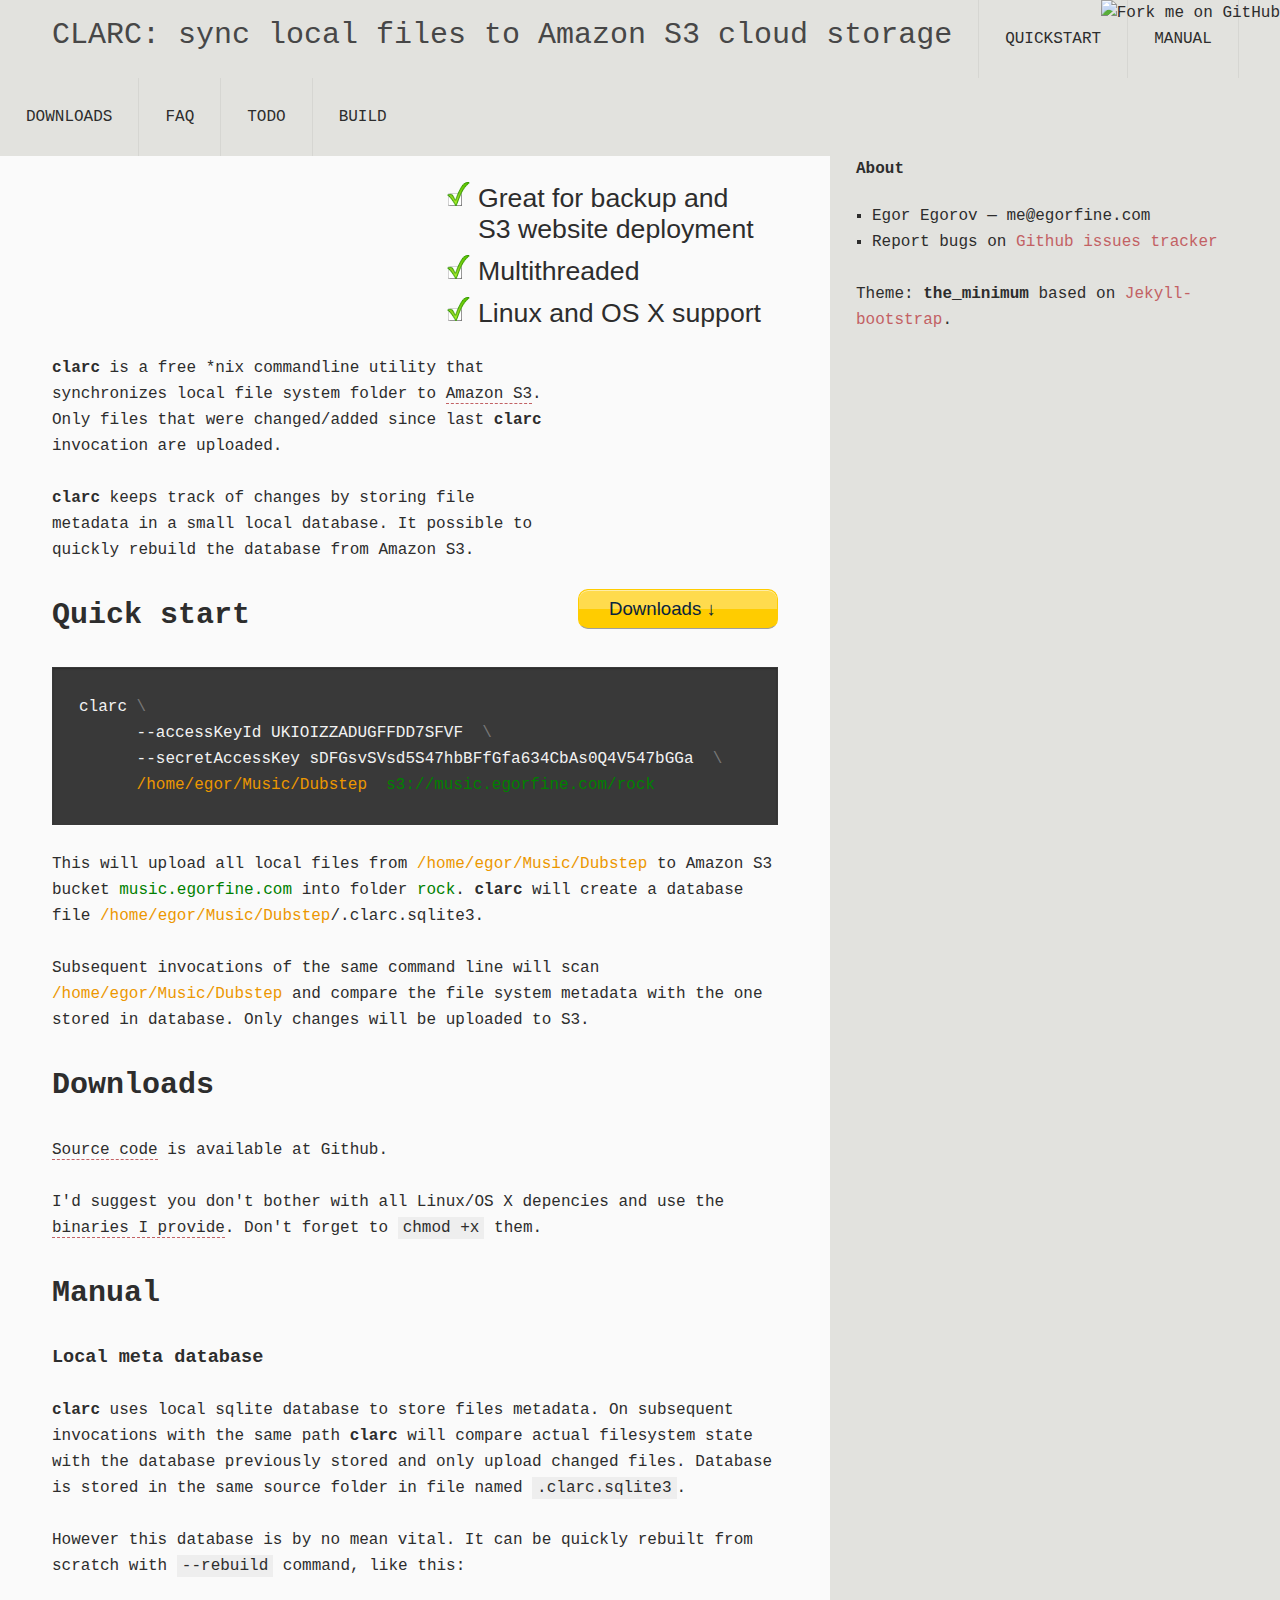
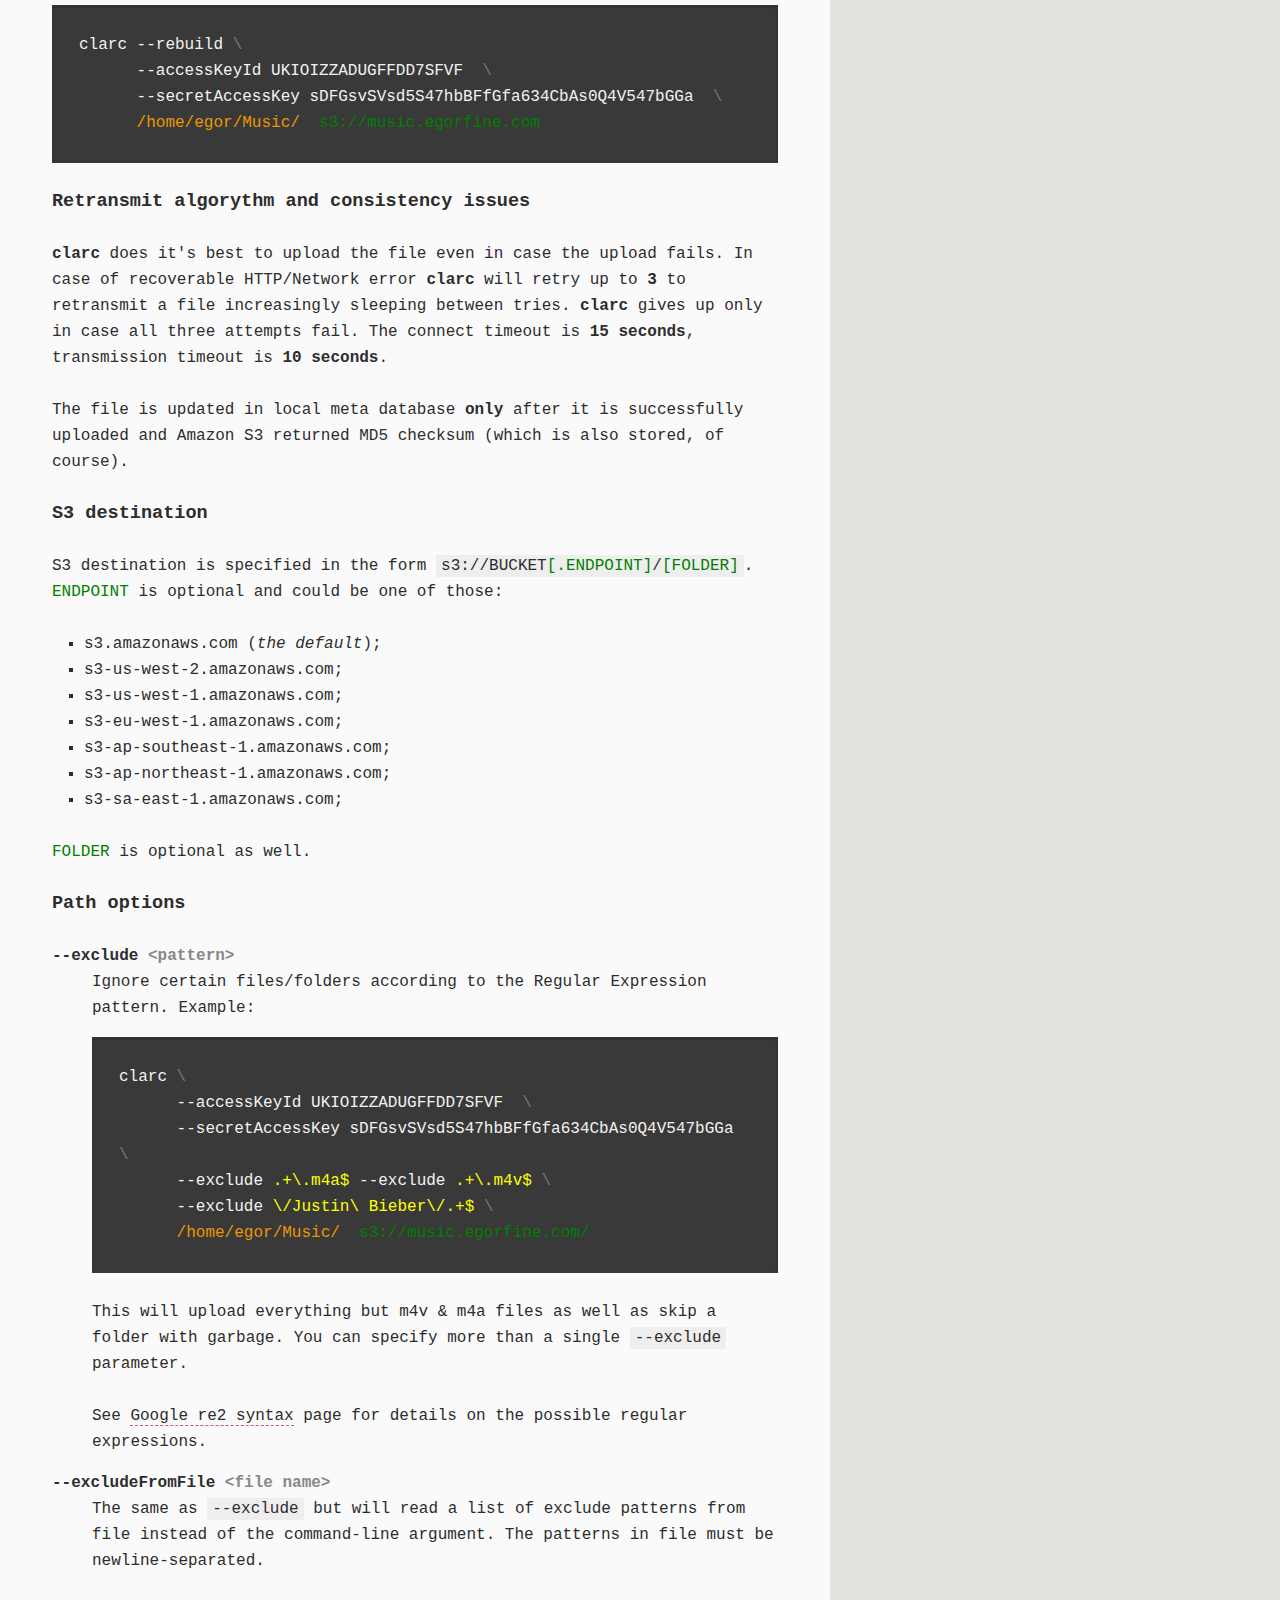
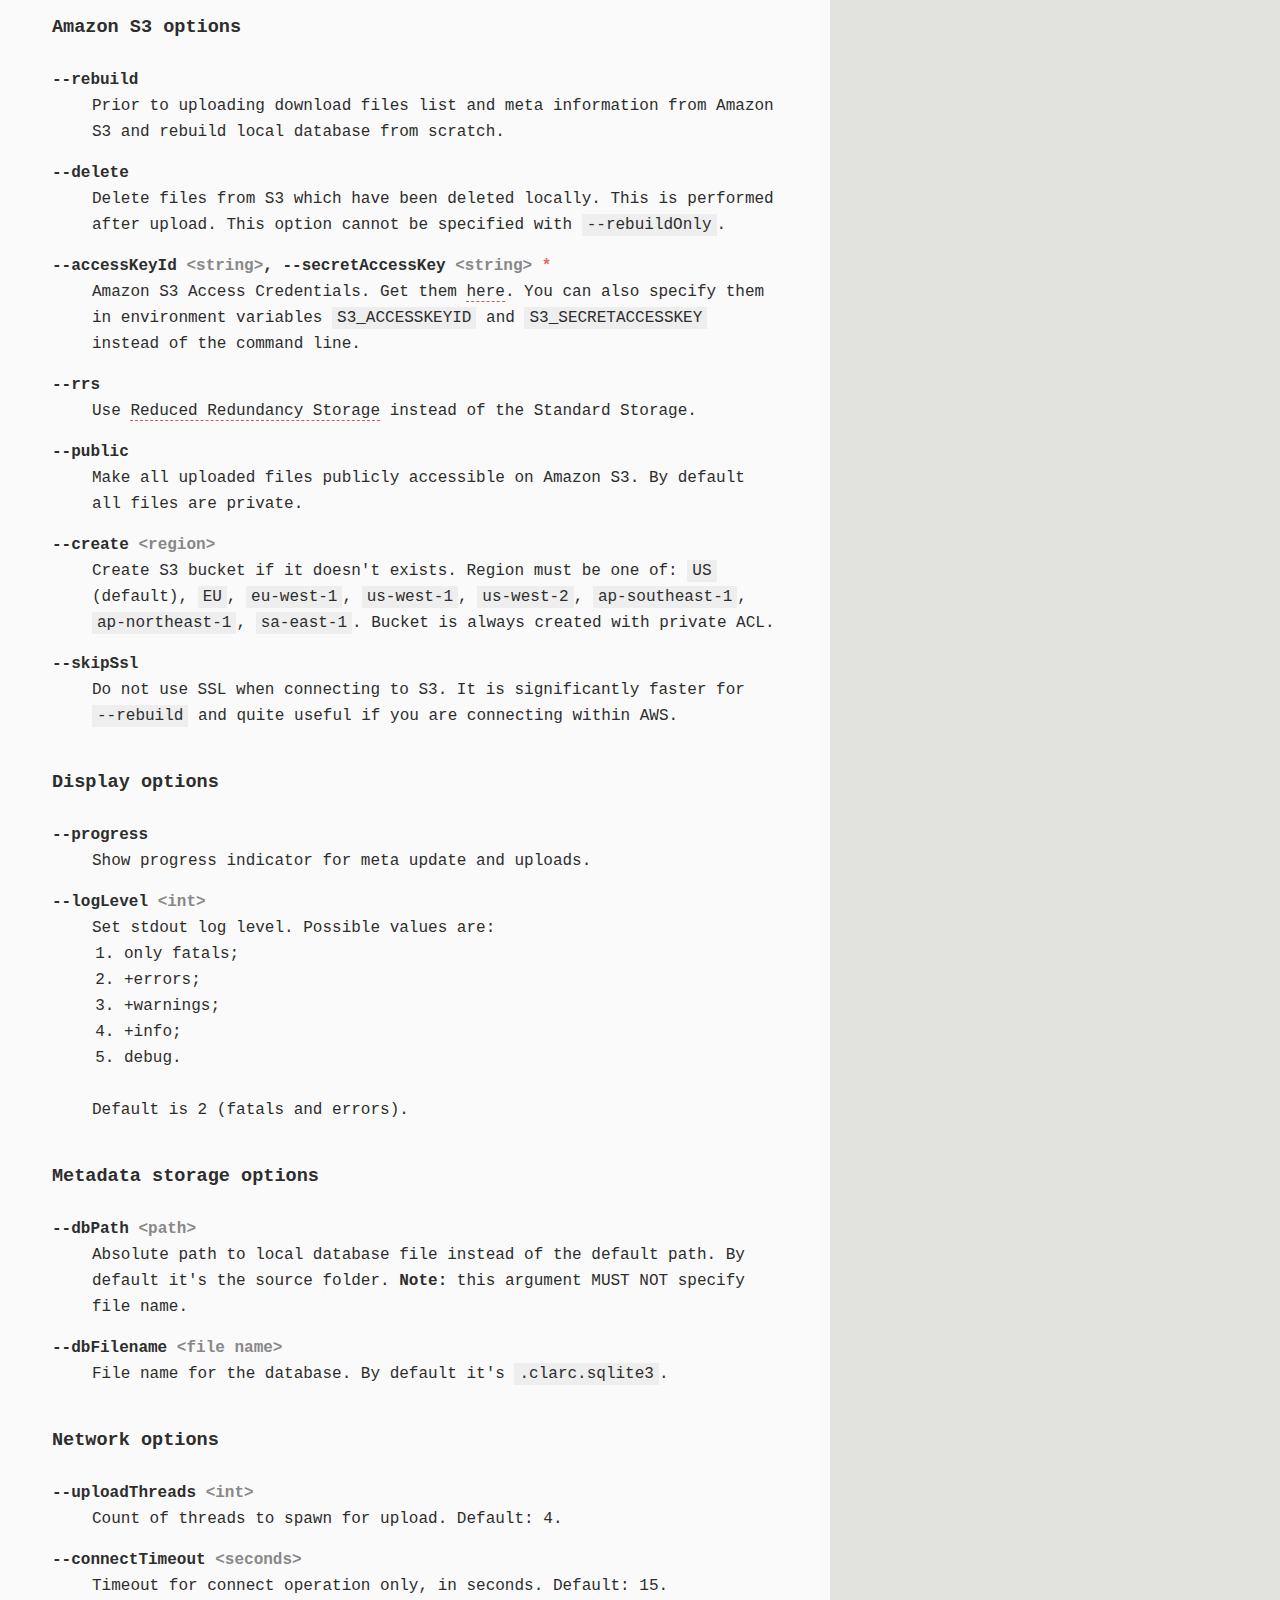
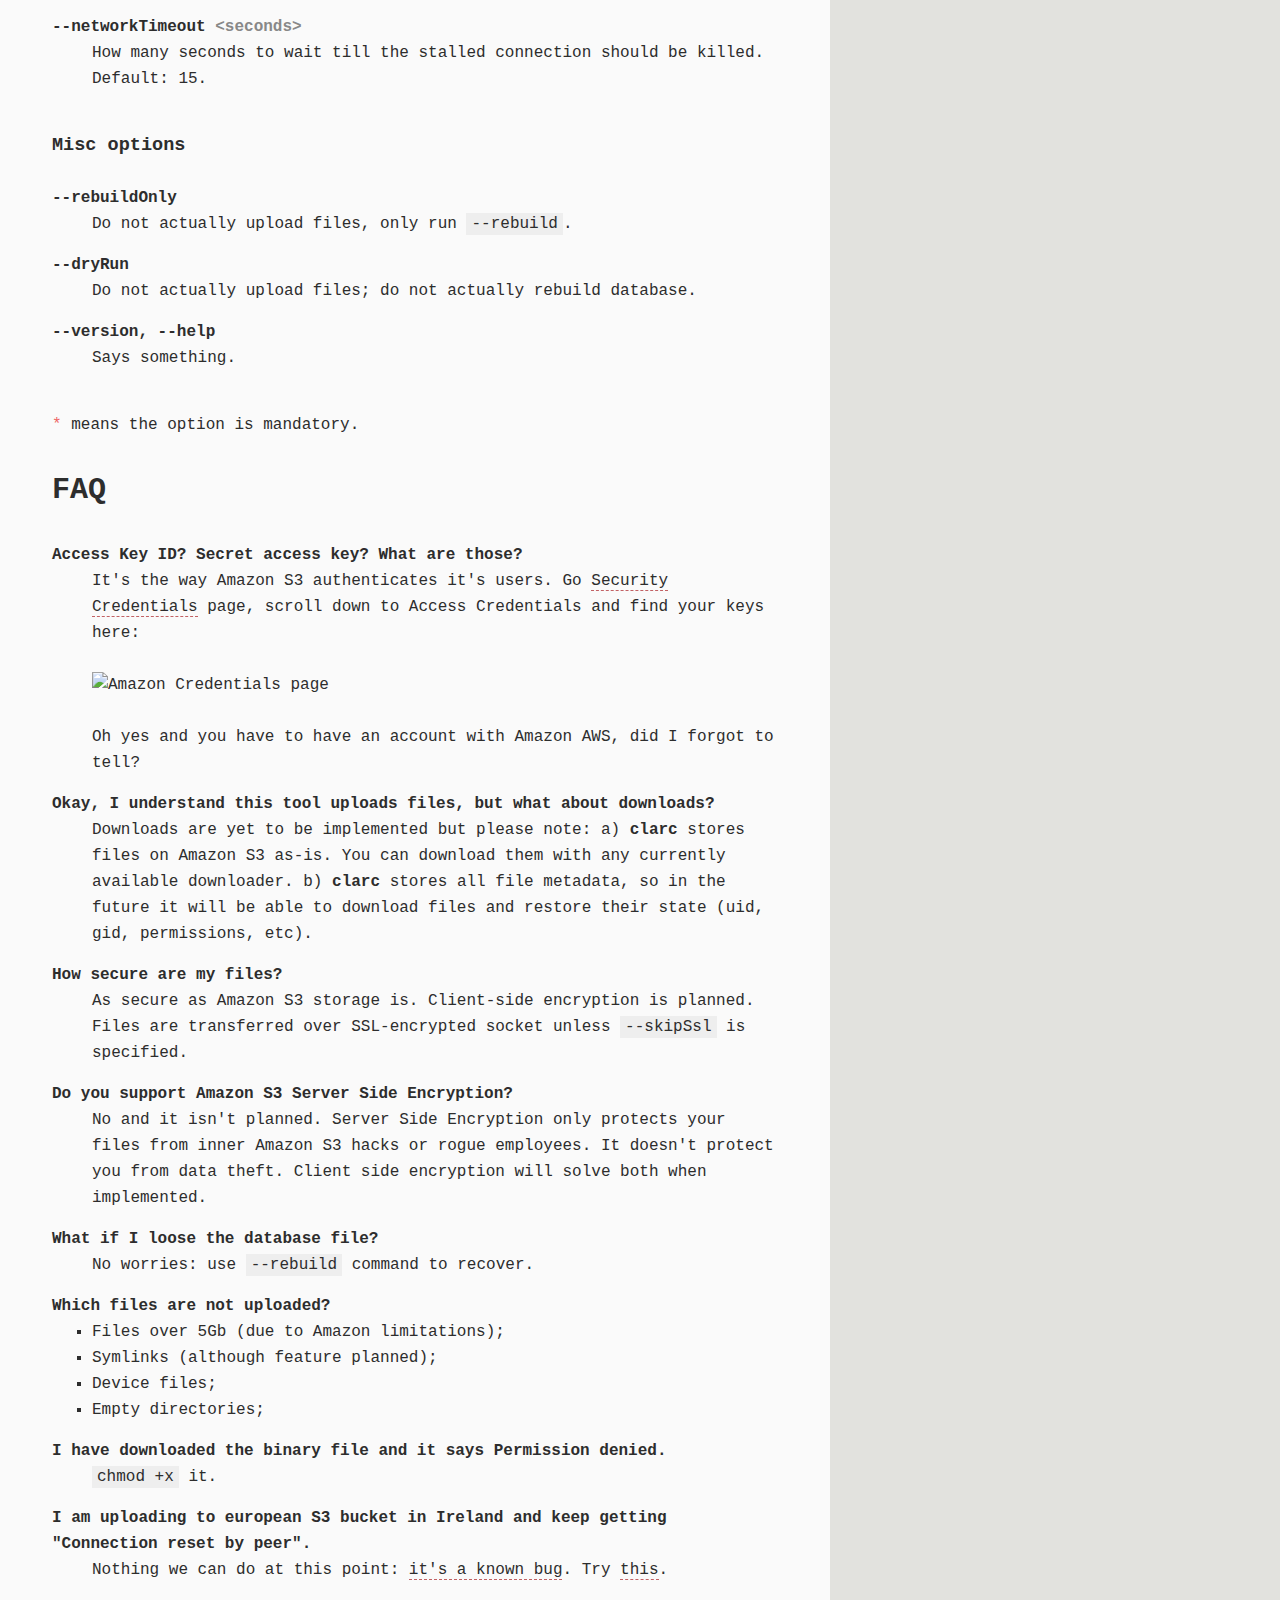
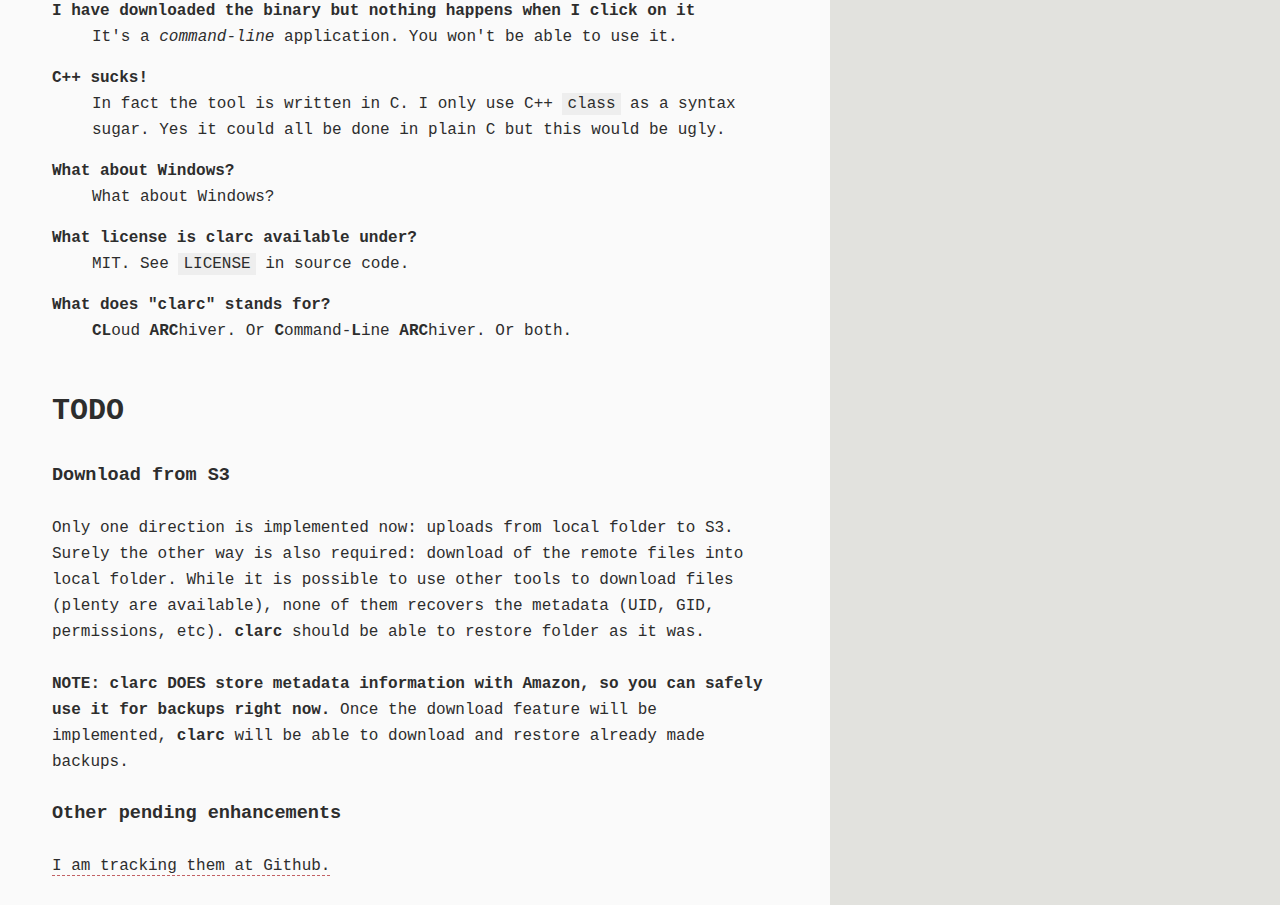
==== commit fed0f7bd: "FOLDER" ====
--- a/index.html
+++ b/index.html
@@ -74,13 +74,13 @@
 <pre><code>clarc <span class="codeBackslash">\</span>
       --accessKeyId UKIOIZZADUGFFDD7SFVF  <span class="codeBackslash">\</span>
       --secretAccessKey sDFGsvSVsd5S47hbBFfGfa634CbAs0Q4V547bGGa  <span class="codeBackslash">\</span>
-      <span class="paramSource">/home/egor/Music/</span>  <span class="paramDest">s3://music.egorfine.com/</span></code></pre>
-
-<p>
-	This will upload all local files from <span class="paramSource">/home/egor/Music</span> to Amazon S3 bucket <span class="paramDest">music.egorfine.com</span>. <b>clarc</b> will create a database file <span style="white-space: nowrap"><span class="paramSource">/home/egor/Music</span>/.files.sqlite3</span>. 
-</p>
-
-<p>Subsequent invocations of the same command line will scan <span class="paramSource">/home/egor/Music</span> and compare the file system metadata with the one stored in database. Only changes will be uploaded to S3.
+      <span class="paramSource">/home/egor/Music/Dubstep</span>  <span class="paramDest">s3://music.egorfine.com/rock</span></code></pre>
+
+<p>
+	This will upload all local files from <span class="paramSource">/home/egor/Music/Dubstep</span> to Amazon S3 bucket <span class="paramDest">music.egorfine.com</span> into folder <span class="paramDest">rock</span>. <b>clarc</b> will create a database file <span style="white-space: nowrap"><span class="paramSource">/home/egor/Music/Dubstep</span>/.clarc.sqlite3</span>. 
+</p>
+
+<p>Subsequent invocations of the same command line will scan <span class="paramSource">/home/egor/Music/Dubstep</span> and compare the file system metadata with the one stored in database. Only changes will be uploaded to S3.
 </p>
 
 <h2 id="downloads">Downloads</h2>
@@ -98,7 +98,7 @@
 <h3>Local meta database</h3>
 
 <p>
-	<b>clarc</b> uses local sqlite database to store files metadata. On subsequent invocations with the same path <b>clarc</b> will compare actual filesystem state with the database previously stored and only upload changed files. Database is stored in the same source folder in file named <code>.files.sqlite3</code>.
+	<b>clarc</b> uses local sqlite database to store files metadata. On subsequent invocations with the same path <b>clarc</b> will compare actual filesystem state with the database previously stored and only upload changed files. Database is stored in the same source folder in file named <code>.clarc.sqlite3</code>.
 </p>
 
 
@@ -121,17 +121,19 @@
 
 <h3>S3 destination</h3>
 
-<p>S3 destination is specified in the form <code>s3://BUCKET<span class="paramDest">[.ENDPOINT]</span>/</code> where <span class="paramDest">ENDPOINT</span> is optional and could be one of those: 
+<p>S3 destination is specified in the form <code>s3://BUCKET<span class="paramDest">[.ENDPOINT]</span>/<span class="paramDest">[FOLDER]</span></code>. <span class="paramDest">ENDPOINT</span> is optional and could be one of those: 
 
 	<ul style="padding-left: 2em">
-<li>s3.amazonaws.com (<i>the default</i>);</li>
-<li>s3-us-west-2.amazonaws.com;</li>
-<li>s3-us-west-1.amazonaws.com;</li>
-<li>s3-eu-west-1.amazonaws.com;</li>
-<li>s3-ap-southeast-1.amazonaws.com;</li>
-<li>s3-ap-northeast-1.amazonaws.com;</li>
-<li>s3-sa-east-1.amazonaws.com;</li>
+		<li>s3.amazonaws.com (<i>the default</i>);</li>
+		<li>s3-us-west-2.amazonaws.com;</li>
+		<li>s3-us-west-1.amazonaws.com;</li>
+		<li>s3-eu-west-1.amazonaws.com;</li>
+		<li>s3-ap-southeast-1.amazonaws.com;</li>
+		<li>s3-ap-northeast-1.amazonaws.com;</li>
+		<li>s3-sa-east-1.amazonaws.com;</li>
 	</ul>
+
+<span class="paramDest">FOLDER</span> is optional as well.</p>
 
 <h3>Path options</h3>
 
@@ -159,6 +161,9 @@
 <dl>
 	<dt>--rebuild</dt>
 	<dd>Prior to uploading download files list and meta information from Amazon S3 and rebuild local database from scratch.</dd>
+
+	<dt>--delete</dt>
+	<dd>Delete files from S3 which have been deleted locally. This is performed after upload. This option cannot be specified with <code>--rebuildOnly</code>.</dd>
 
 	<dt>--accessKeyId <span class="argument">&lt;string&gt;</span>, --secretAccessKey <span class="argument">&lt;string&gt;</span> <span class="mandatory">*</span></dt>
 	<dd>Amazon S3 Access Credentials. Get them <a href="https://portal.aws.amazon.com/gp/aws/securityCredentials">here</a>. You can also specify them in environment variables <code>S3_ACCESSKEYID</code> and <code>S3_SECRETACCESSKEY</code> instead of the command line.
@@ -206,7 +211,7 @@
 		By default it's the source folder. <b>Note:</b> this argument MUST NOT specify file name.</dd>
 
 	<dt>--dbFilename <span class="argument">&lt;file name&gt;</span></dt>
-	<dd>File name for the database. By default it's <code>.files.sqlite3</code>.
+	<dd>File name for the database. By default it's <code>.clarc.sqlite3</code>.
 </dl>
 
 <h3>Network options</h3>
